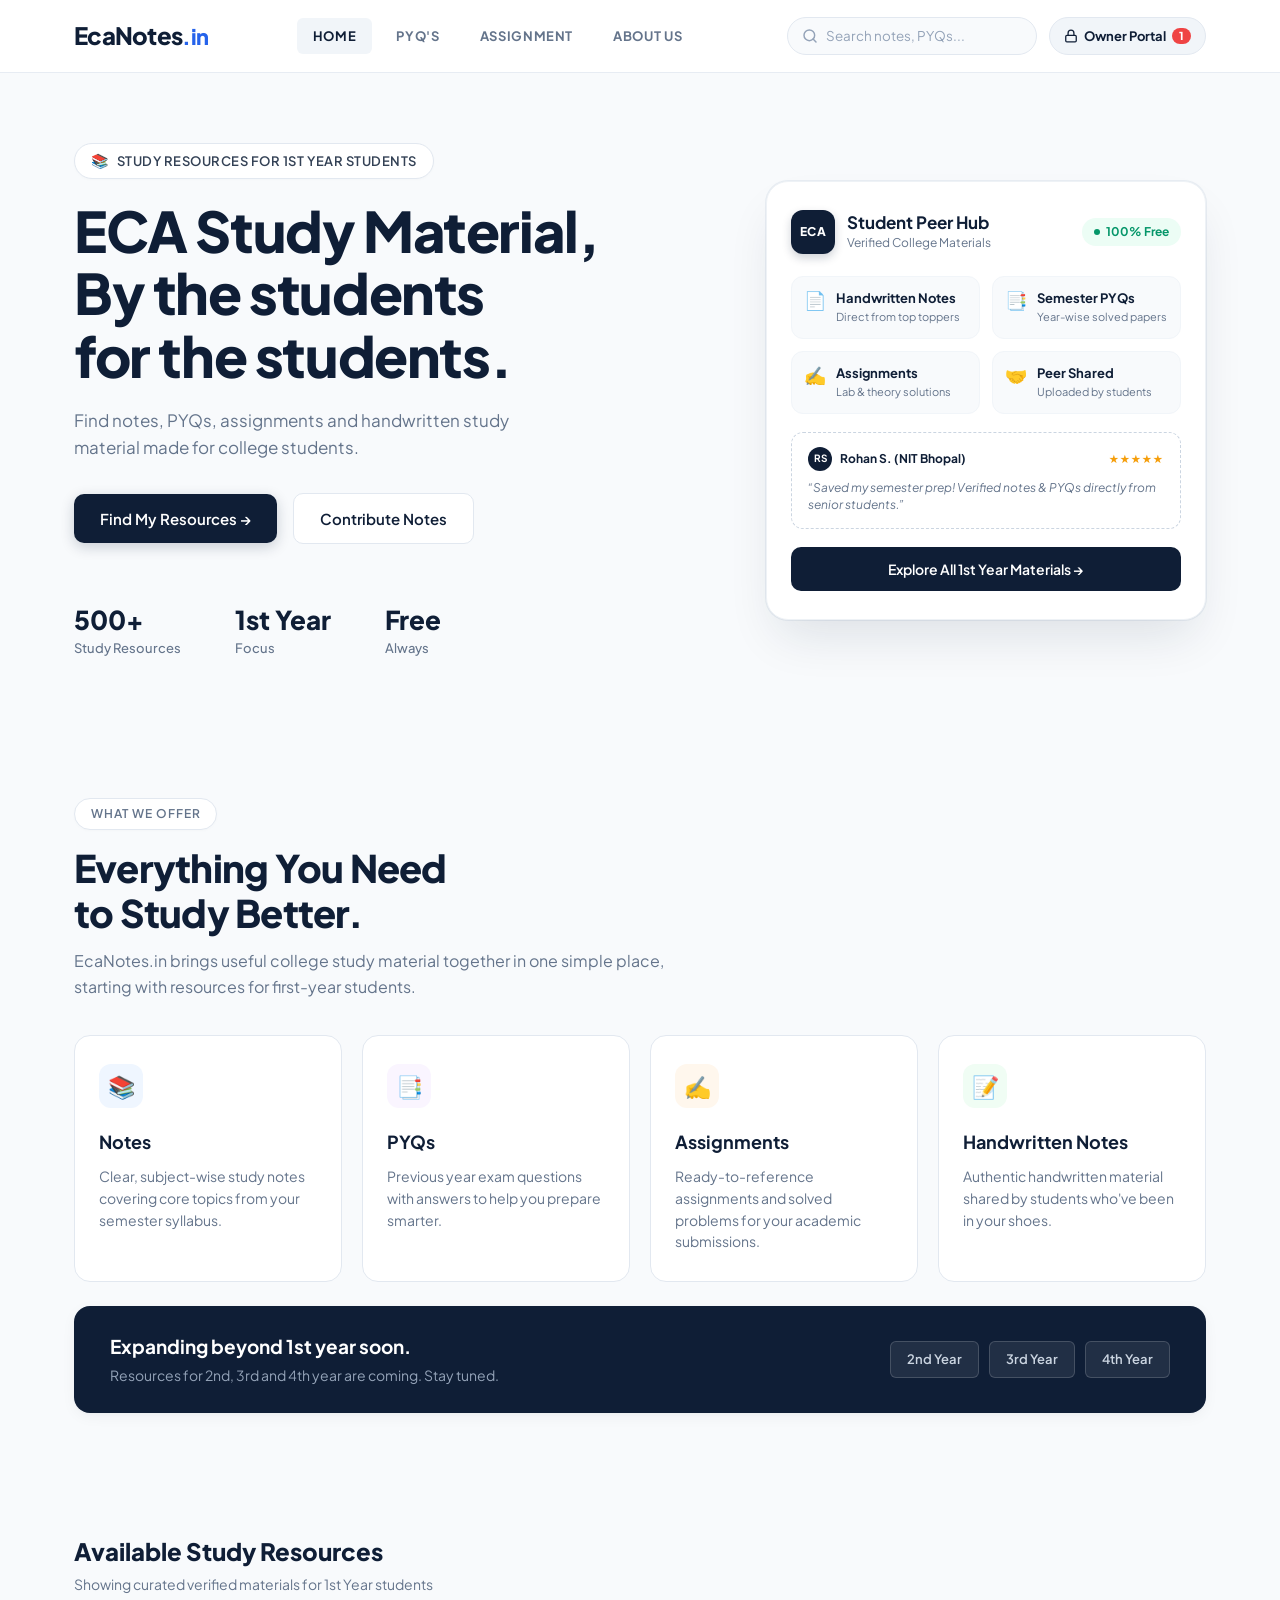
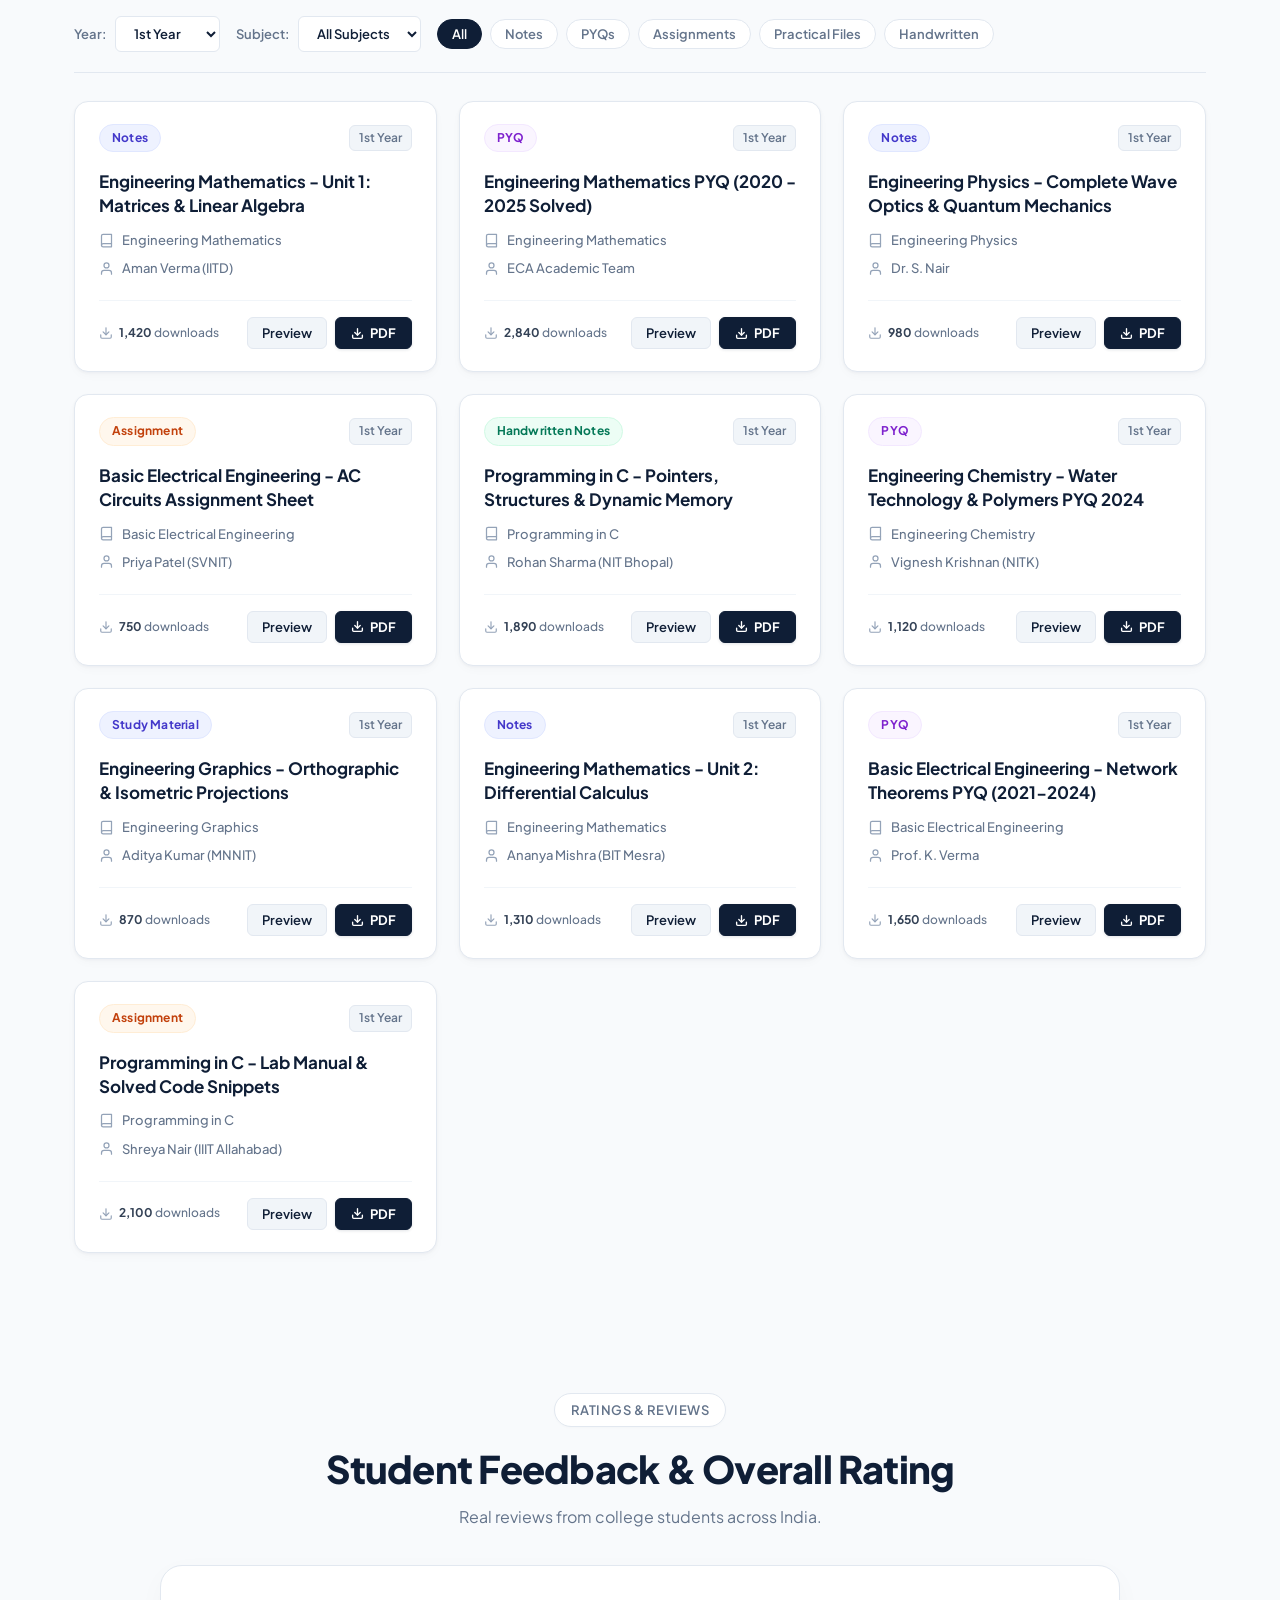
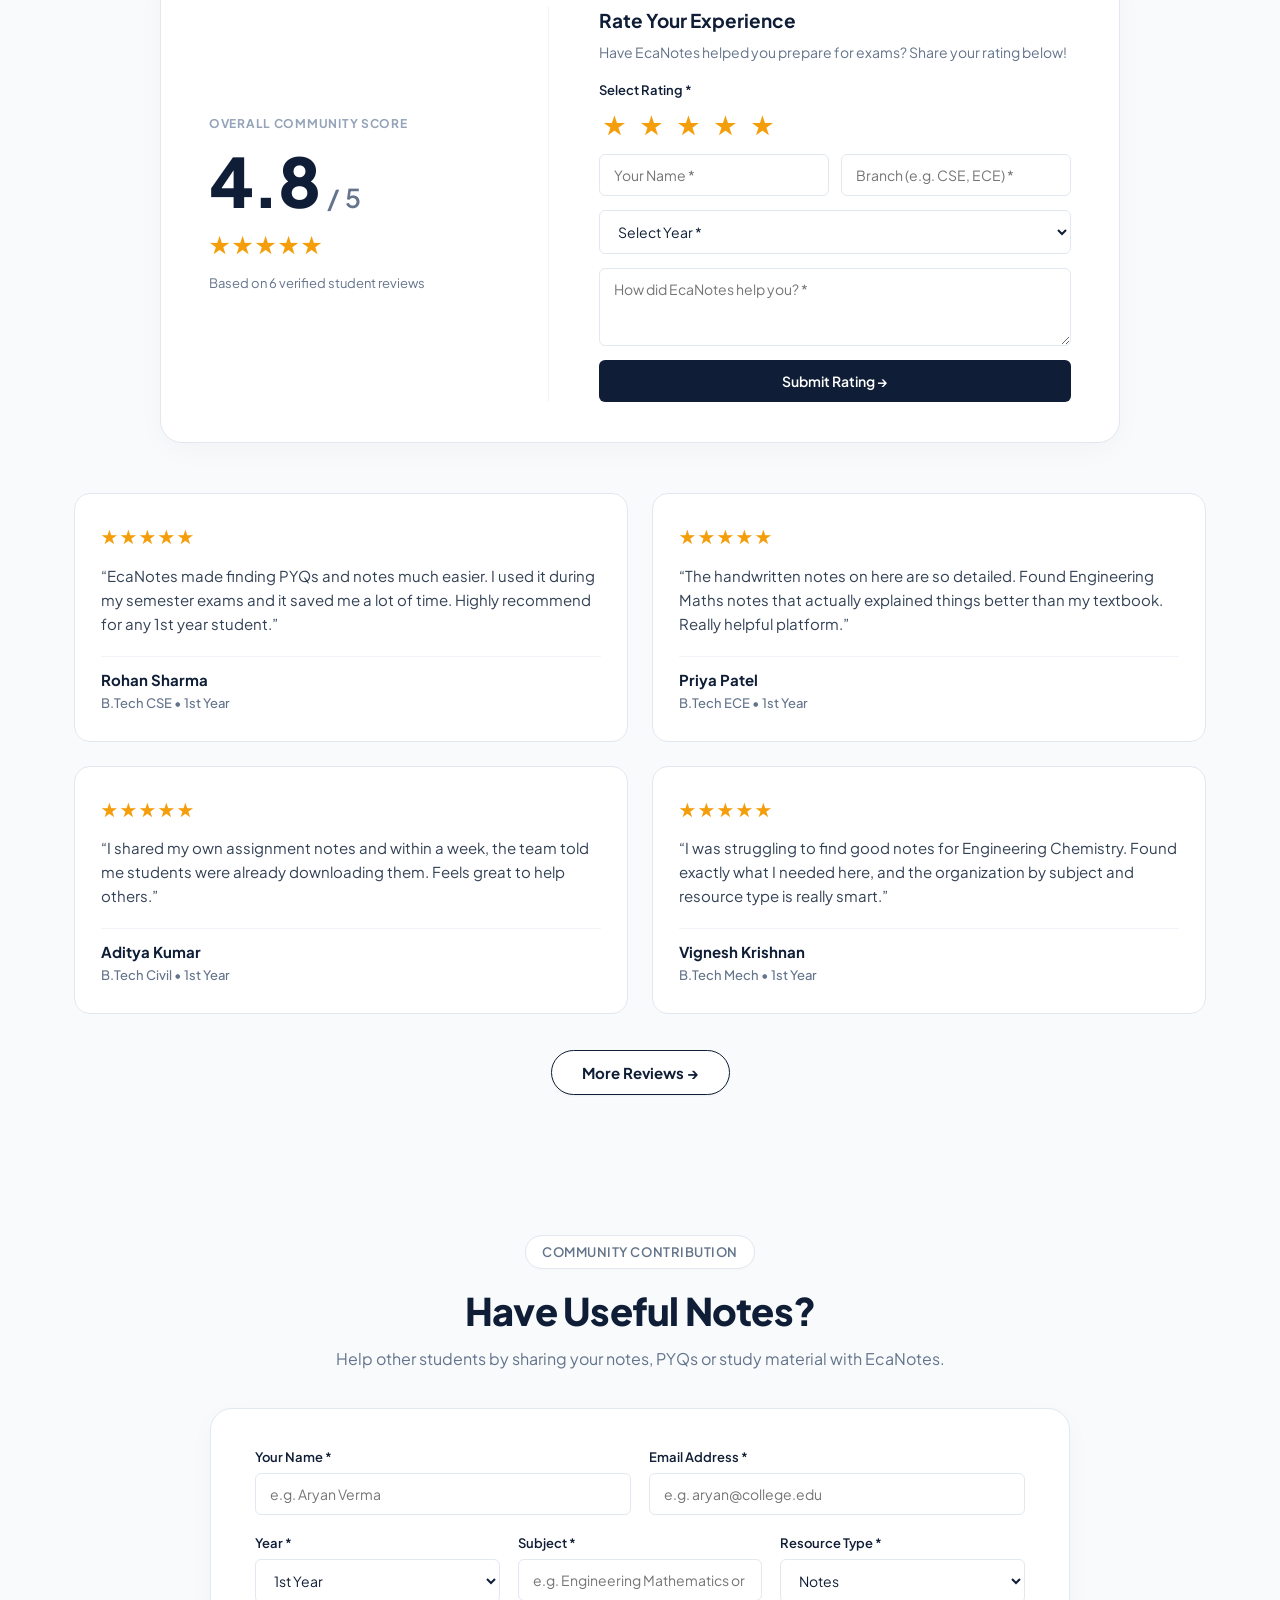
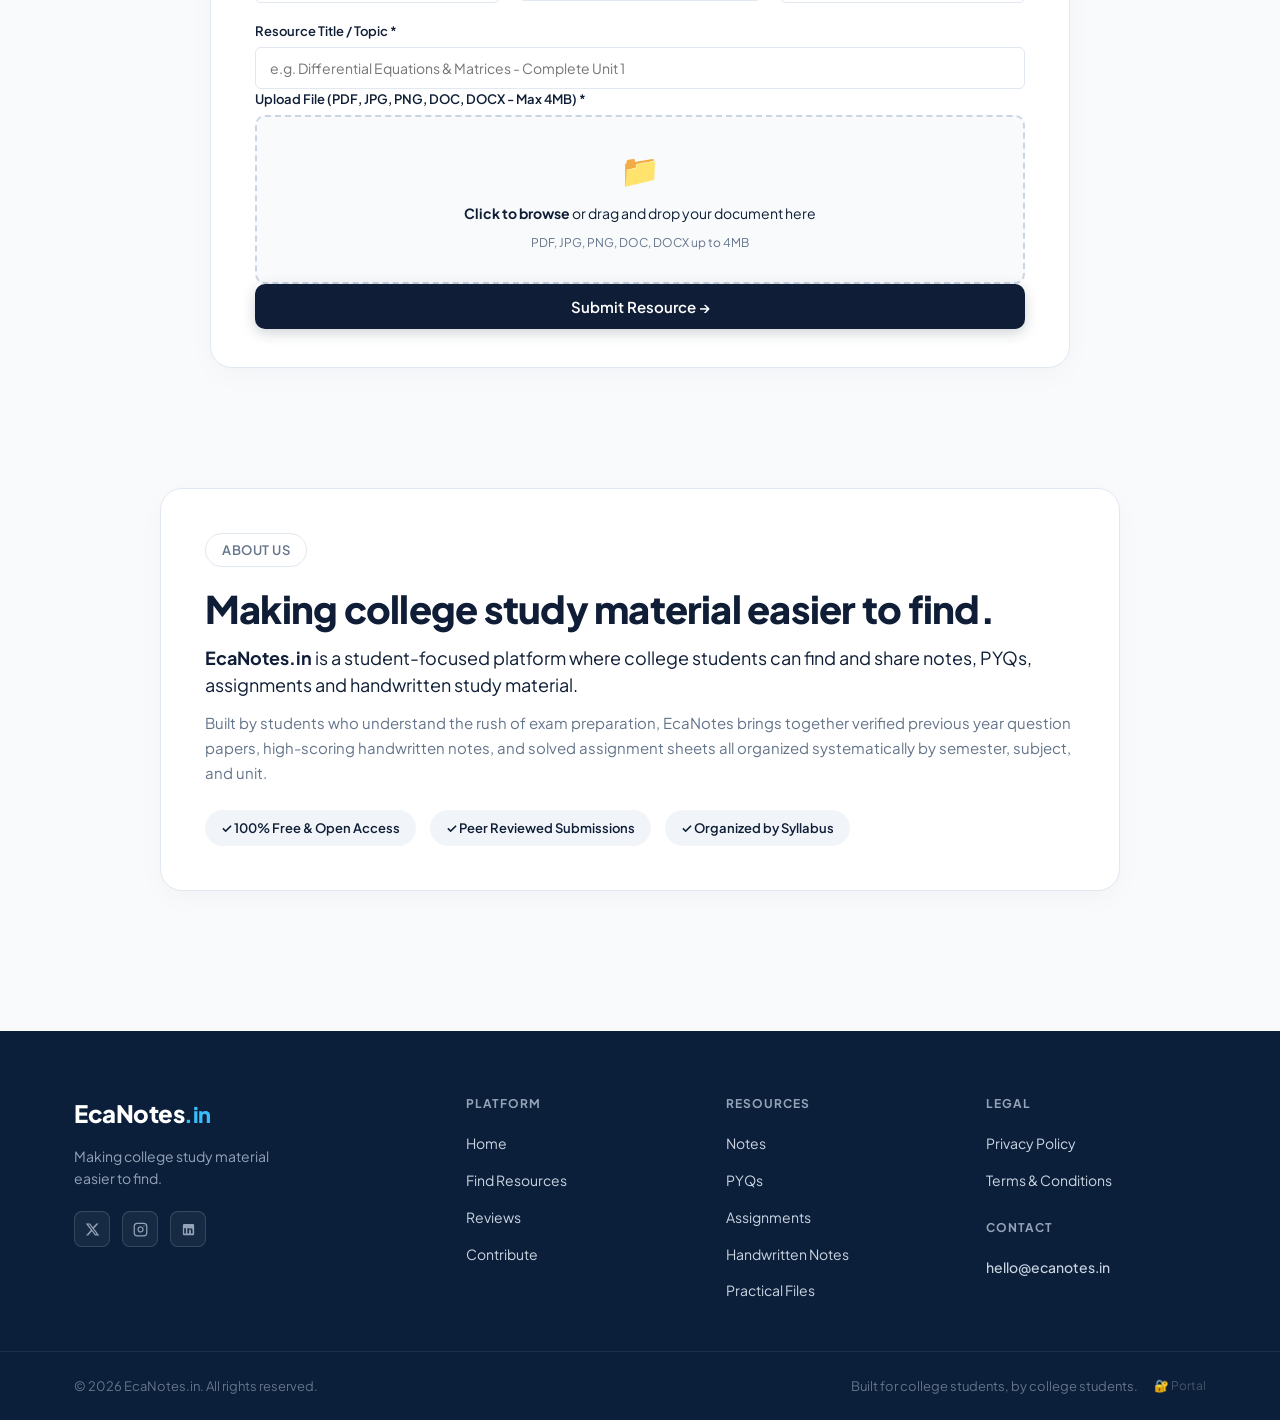
==== index.html @ f877ca7f "Update project to latest version" ====
<!DOCTYPE html>
<html lang="en">
<head>
  <meta charset="UTF-8">
  <meta name="viewport" content="width=device-width, initial-scale=1.0">
  <title>EcaNotes.in | College Study Material By Students For Students</title>
  <meta name="description" content="Find notes, PYQs, assignments and handwritten study material made for college students. Free resources for 1st-year engineering and college subjects.">
  
  <!-- Google Fonts: Plus Jakarta Sans & Inter -->
  <link rel="preconnect" href="https://fonts.googleapis.com">
  <link rel="preconnect" href="https://fonts.gstatic.com" crossorigin>
  <link href="https://fonts.googleapis.com/css2?family=Plus+Jakarta+Sans:wght@400;500;600;700;800&family=Inter:wght@400;500;600;700&display=swap" rel="stylesheet">
  
  <!-- Main Stylesheet -->
  <link rel="stylesheet" href="css/style.css">
</head>
<body>

  <!-- ========================================================= -->
  <!-- 1. NAVBAR                                                 -->
  <!-- ========================================================= -->
  <header class="navbar-header" id="topHeader">
    <div class="container nav-container">
      <!-- Brand Logo -->
      <a href="#home" class="brand-logo" aria-label="EcaNotes.in Home">
        <span class="logo-main">EcaNotes</span><span class="logo-tld">.in</span>
      </a>

      <!-- Desktop Navigation Links -->
      <nav class="nav-menu" id="navMenu" aria-label="Main Navigation">
        <a href="#home" class="nav-link active" data-section="home">HOME</a>
        <a href="#pyqs" class="nav-link" data-section="pyqs">PYQ'S</a>
        <a href="#assignments" class="nav-link" data-section="assignments">ASSIGNMENT</a>
        <a href="#about" class="nav-link" data-section="about">ABOUT US</a>
      </nav>

      <!-- Search Bar & Actions -->
      <div class="nav-search-wrap">
        <div class="nav-search-bar">
          <svg class="search-icon" width="16" height="16" viewBox="0 0 24 24" fill="none" stroke="currentColor" stroke-width="2.2" stroke-linecap="round" stroke-linejoin="round" aria-hidden="true">
            <circle cx="11" cy="11" r="8"></circle>
            <line x1="21" y1="21" x2="16.65" y2="16.65"></line>
          </svg>
          <input 
            type="search" 
            id="navSearchInput" 
            class="nav-search-input" 
            placeholder="Search notes, PYQs..." 
            aria-label="Search study resources"
            autocomplete="off"
          >
          <button type="button" id="clearSearchBtn" class="clear-search-btn" aria-label="Clear search" style="display: none;">&times;</button>
        </div>

        <!-- Owner Portal Button (Opens in New Tab) -->
        <a href="admin.html" target="_blank" rel="noopener noreferrer" class="btn-owner-portal" id="ownerPortalBtn" aria-label="Open Owner Portal in new tab">
          <svg width="14" height="14" viewBox="0 0 24 24" fill="none" stroke="currentColor" stroke-width="2.2">
            <rect x="3" y="11" width="18" height="11" rx="2" ry="2"></rect>
            <path d="M7 11V7a5 5 0 0 1 10 0v4"></path>
          </svg>
          <span class="owner-btn-text">Owner Portal</span>
          <span class="owner-pending-badge" id="ownerPendingBadge" style="display: none;">0</span>
        </a>

        <!-- Mobile Hamburger Button -->
        <button class="hamburger-btn" id="hamburgerBtn" aria-label="Toggle mobile menu" aria-expanded="false" aria-controls="mobileDrawer">
          <span class="bar"></span>
          <span class="bar"></span>
          <span class="bar"></span>
        </button>
      </div>
    </div>

    <!-- Mobile Drawer Navigation -->
    <div class="mobile-drawer" id="mobileDrawer" aria-hidden="true">
      <div class="mobile-drawer-search">
        <svg class="search-icon" width="16" height="16" viewBox="0 0 24 24" fill="none" stroke="currentColor" stroke-width="2.2">
          <circle cx="11" cy="11" r="8"></circle>
          <line x1="21" y1="21" x2="16.65" y2="16.65"></line>
        </svg>
        <input type="search" id="mobileSearchInput" class="nav-search-input" placeholder="Search notes, PYQs..." aria-label="Search resources on mobile">
      </div>
      <nav class="mobile-nav-links">
        <a href="#home" class="mobile-nav-link active" data-section="home">HOME</a>
        <a href="#pyqs" class="mobile-nav-link" data-section="pyqs">PYQ'S</a>
        <a href="#assignments" class="mobile-nav-link" data-section="assignments">ASSIGNMENT</a>
        <a href="#about" class="mobile-nav-link" data-section="about">ABOUT US</a>
        <a href="#resourcesDisplaySection" class="mobile-nav-link">STUDY RESOURCES</a>
        <a href="#reviews" class="mobile-nav-link">REVIEWS</a>
        <a href="#contribute" class="mobile-nav-link contribute-btn-mobile">Contribute Notes</a>
        <a href="admin.html" target="_blank" rel="noopener noreferrer" class="mobile-owner-btn" id="mobileOwnerBtn">
          🔐 Owner Portal
          <span class="owner-pending-badge" id="mobilePendingBadge" style="display: none;">0</span>
        </a>
      </nav>
    </div>
  </header>

  <main>
    <!-- ========================================================= -->
    <!-- 2. HERO SECTION                                           -->
    <!-- ========================================================= -->
    <section class="hero-section" id="home">
      <div class="container hero-container">
        <!-- Hero Left Column -->
        <div class="hero-content">
          <!-- Pill Badge -->
          <div class="badge-pill hero-badge">
            <span class="badge-icon">📚</span>
            <span>Study Resources for 1st Year Students</span>
          </div>

          <!-- Main Hero Title -->
          <h1 class="hero-title">
            ECA Study Material,<br>
            By the students<br>
            <span class="highlight-students">for the students.</span>
          </h1>

          <!-- Supporting Text -->
          <p class="hero-subtitle">
            Find notes, PYQs, assignments and handwritten study material made for college students.
          </p>

          <!-- Action Buttons -->
          <div class="hero-actions">
            <a href="#resourcesDisplaySection" class="btn btn-primary" id="heroFindResourcesBtn">
              Find My Resources &rarr;
            </a>
            <a href="#contribute" class="btn btn-outline" id="heroContributeBtn">
              Contribute Notes
            </a>
          </div>

          <!-- Hero Stats Row -->
          <div class="hero-stats">
            <div class="stat-item">
              <span class="stat-number">500+</span>
              <span class="stat-label">Study Resources</span>
            </div>
            <div class="stat-item">
              <span class="stat-number">1st Year</span>
              <span class="stat-label">Focus</span>
            </div>
            <div class="stat-item">
              <span class="stat-number">Free</span>
              <span class="stat-label">Always</span>
            </div>
          </div>
        </div>

        <!-- Hero Right Column: Student Peer Hub Card -->
        <div class="hero-card-wrapper">
          <div class="peer-hub-card">
            <!-- Card Header -->
            <div class="peer-hub-header">
              <div class="peer-hub-brand">
                <div class="hub-icon-box">
                  <span class="hub-icon-text">ECA</span>
                </div>
                <div class="hub-title-box">
                  <h2 class="hub-title">Student Peer Hub</h2>
                  <p class="hub-subtitle">Verified College Materials</p>
                </div>
              </div>
              <div class="hub-tag-free">
                <span class="status-dot"></span> 100% Free
              </div>
            </div>

            <!-- 2x2 Feature Tiles -->
            <div class="peer-hub-grid">
              <div class="hub-tile" data-category="Handwritten Notes">
                <span class="tile-icon">📄</span>
                <div class="tile-text">
                  <span class="tile-name">Handwritten Notes</span>
                  <span class="tile-desc">Direct from top toppers</span>
                </div>
              </div>
              <div class="hub-tile" data-category="PYQ">
                <span class="tile-icon">📑</span>
                <div class="tile-text">
                  <span class="tile-name">Semester PYQs</span>
                  <span class="tile-desc">Year-wise solved papers</span>
                </div>
              </div>
              <div class="hub-tile" data-category="Assignment">
                <span class="tile-icon">✍️</span>
                <div class="tile-text">
                  <span class="tile-name">Assignments</span>
                  <span class="tile-desc">Lab & theory solutions</span>
                </div>
              </div>
              <div class="hub-tile" data-category="Study Material">
                <span class="tile-icon">🤝</span>
                <div class="tile-text">
                  <span class="tile-name">Peer Shared</span>
                  <span class="tile-desc">Uploaded by students</span>
                </div>
              </div>
            </div>

            <!-- Highlighted Review Mini Card -->
            <div class="hub-review-box">
              <div class="hub-review-top">
                <div class="hub-review-user">
                  <div class="hub-avatar">RS</div>
                  <span class="hub-username">Rohan S. (NIT Bhopal)</span>
                </div>
                <div class="hub-stars" aria-label="5 stars">
                  ★★★★★
                </div>
              </div>
              <p class="hub-quote">
                &ldquo;Saved my semester prep! Verified notes & PYQs directly from senior students.&rdquo;
              </p>
            </div>

            <!-- Card Action Button -->
            <button type="button" class="btn btn-card-action" id="exploreMaterialsBtn">
              Explore All 1st Year Materials &rarr;
            </button>
          </div>
        </div>
      </div>
    </section>


    <!-- ========================================================= -->
    <!-- 3. WHAT WE OFFER SECTION                                  -->
    <!-- ========================================================= -->
    <section class="section offer-section" id="offerSection">
      <div class="container">
        <!-- Section Header (Left-aligned matching Screenshot 5) -->
        <div class="offer-header">
          <div class="badge-pill">
            <span>WHAT WE OFFER</span>
          </div>
          <h2 class="section-title">Everything You Need<br>to Study Better.</h2>
          <p class="section-desc">
            EcaNotes.in brings useful college study material together in one simple place, starting with resources for first-year students.
          </p>
        </div>

        <!-- 4 Feature Cards Grid -->
        <div class="offer-grid">
          <!-- Card 1: Notes -->
          <div class="offer-card" data-filter="Notes">
            <div class="offer-icon-wrapper icon-notes">
              <span class="offer-emoji">📚</span>
            </div>
            <h3 class="offer-card-title">Notes</h3>
            <p class="offer-card-desc">
              Clear, subject-wise study notes covering core topics from your semester syllabus.
            </p>
          </div>

          <!-- Card 2: PYQs -->
          <div class="offer-card" data-filter="PYQ">
            <div class="offer-icon-wrapper icon-pyqs">
              <span class="offer-emoji">📑</span>
            </div>
            <h3 class="offer-card-title">PYQs</h3>
            <p class="offer-card-desc">
              Previous year exam questions with answers to help you prepare smarter.
            </p>
          </div>

          <!-- Card 3: Assignments -->
          <div class="offer-card" data-filter="Assignment">
            <div class="offer-icon-wrapper icon-assignments">
              <span class="offer-emoji">✍️</span>
            </div>
            <h3 class="offer-card-title">Assignments</h3>
            <p class="offer-card-desc">
              Ready-to-reference assignments and solved problems for your academic submissions.
            </p>
          </div>

          <!-- Card 4: Handwritten Notes -->
          <div class="offer-card" data-filter="Handwritten Notes">
            <div class="offer-icon-wrapper icon-handwritten">
              <span class="offer-emoji">📝</span>
            </div>
            <h3 class="offer-card-title">Handwritten Notes</h3>
            <p class="offer-card-desc">
              Authentic handwritten material shared by students who've been in your shoes.
            </p>
          </div>
        </div>

        <!-- Expansion Banner -->
        <div class="expansion-banner">
          <div class="expansion-info">
            <h3 class="expansion-title">Expanding beyond 1st year soon.</h3>
            <p class="expansion-desc">Resources for 2nd, 3rd and 4th year are coming. Stay tuned.</p>
          </div>
          <div class="expansion-badges">
            <span class="coming-badge">2nd Year</span>
            <span class="coming-badge">3rd Year</span>
            <span class="coming-badge">4th Year</span>
          </div>
        </div>
      </div>
    </section>


    <!-- ========================================================= -->
    <!-- 4. DYNAMIC RESOURCE LIST / PYQ & ASSIGNMENT SECTION       -->
    <!-- ========================================================= -->
    <section class="section resources-display-section" id="resourcesDisplaySection">
      <div class="container">
        <div class="resources-toolbar" id="resourcesToolbar">
          <div class="toolbar-info">
            <h2 class="resources-heading" id="currentViewHeading">Available Study Resources</h2>
            <p class="resources-subtext" id="currentViewSubtext">
              Showing curated verified materials for 1st Year students
            </p>
          </div>

          <!-- Year, Subject and Type Filter Bar -->
          <div class="toolbar-filters">
            <div class="filter-dropdown-wrap">
              <label for="yearFilter" class="filter-label">Year:</label>
              <select id="yearFilter" class="filter-select">
                <option value="1st Year" selected>1st Year</option>
                <option value="2nd Year">2nd Year</option>
                <option value="3rd Year">3rd Year</option>
                <option value="4th Year">4th Year</option>
                <option value="All">All Years</option>
              </select>
            </div>

            <div class="filter-dropdown-wrap">
              <label for="subjectFilter" class="filter-label">Subject:</label>
              <select id="subjectFilter" class="filter-select">
                <option value="All">All Subjects</option>
              </select>
            </div>
            
            <div class="quick-chips" id="quickChips">
              <button class="chip active" data-chip="All">All</button>
              <button class="chip" data-chip="Notes" id="chipNotes">Notes</button>
              <button class="chip" data-chip="PYQ" id="chipPYQ">PYQs</button>
              <button class="chip" data-chip="Assignment" id="chipAssignment">Assignments</button>
              <button class="chip" data-chip="Practical Files" id="chipPractical">Practical Files</button>
              <button class="chip" data-chip="Handwritten Notes">Handwritten</button>
            </div>
          </div>
        </div>

        <!-- Dynamic Resource Grid -->
        <div class="resources-grid" id="resourcesGrid" aria-live="polite">
          <!-- Generated dynamically via script.js -->
        </div>

        <!-- No Results Fallback Message -->
        <div class="no-resources-state" id="noResourcesState" style="display: none;">
          <div class="empty-icon">🔍</div>
          <h3>No resources found.</h3>
          <p>Try searching with different keywords or clear your active filters.</p>
          <button type="button" class="btn btn-outline" id="resetFiltersBtn">Reset All Filters</button>
        </div>
      </div>
    </section>

    <!-- Anchors for Direct Navbar Navigation -->
    <div id="pyqs" class="nav-target-anchor" aria-hidden="true"></div>
    <div id="assignments" class="nav-target-anchor" aria-hidden="true"></div>


    <!-- ========================================================= -->
    <!-- 6. RATINGS & REVIEWS SECTION                              -->
    <!-- ========================================================= -->
    <section class="section reviews-section" id="reviews">
      <div class="container">
        <!-- Section Header (Screenshot 4) -->
        <div class="section-center-header">
          <div class="badge-pill">
            <span>RATINGS & REVIEWS</span>
          </div>
          <h2 class="section-title">Student Feedback & Overall Rating</h2>
          <p class="section-desc">Real reviews from college students across India.</p>
        </div>

        <!-- Community Score & Review Form Container (Screenshot 4) -->
        <div class="reviews-feedback-card">
          <!-- Left Column: Community Score -->
          <div class="community-score-col">
            <span class="score-kicker">OVERALL COMMUNITY SCORE</span>
            <div class="score-big-wrap">
              <span class="score-val" id="avgRatingDisplay">4.8</span>
              <span class="score-max">/ 5</span>
            </div>
            <div class="score-stars" id="avgStarsDisplay" aria-label="4.8 out of 5 stars">
              ★★★★★
            </div>
            <p class="score-count-text" id="reviewCountDisplay">
              Based on 6 verified student reviews
            </p>
          </div>

          <!-- Right Column: Interactive Rating Form -->
          <div class="rating-form-col">
            <h3 class="form-title">Rate Your Experience</h3>
            <p class="form-desc">
              Have EcaNotes helped you prepare for exams? Share your rating below!
            </p>

            <form id="ratingForm" class="rating-form" novalidate>
              <!-- Star Rating Interactive Selector -->
              <div class="form-group">
                <label class="form-label" id="ratingLabel">Select Rating *</label>
                <div class="star-rating-selector" role="radiogroup" aria-labelledby="ratingLabel" id="starSelector">
                  <button type="button" class="star-btn active" data-rating="1" aria-label="1 Star">★</button>
                  <button type="button" class="star-btn active" data-rating="2" aria-label="2 Stars">★</button>
                  <button type="button" class="star-btn active" data-rating="3" aria-label="3 Stars">★</button>
                  <button type="button" class="star-btn active" data-rating="4" aria-label="4 Stars">★</button>
                  <button type="button" class="star-btn active" data-rating="5" aria-label="5 Stars">★</button>
                </div>
                <input type="hidden" name="rating" id="selectedRating" value="5">
                <span class="input-error-msg" id="ratingError">Please select a star rating</span>
              </div>

              <!-- Two Column Row for Name and Branch -->
              <div class="form-row">
                <div class="form-group col-half">
                  <label for="reviewerName" class="visually-hidden">Your Name *</label>
                  <input 
                    type="text" 
                    id="reviewerName" 
                    name="name" 
                    class="form-input" 
                    placeholder="Your Name *" 
                    required
                  >
                  <span class="input-error-msg" id="nameError">Please enter your name</span>
                </div>
                <div class="form-group col-half">
                  <label for="reviewerBranch" class="visually-hidden">Branch *</label>
                  <input 
                    type="text" 
                    id="reviewerBranch" 
                    name="branch" 
                    class="form-input" 
                    placeholder="Branch (e.g. CSE, ECE) *" 
                    required
                  >
                  <span class="input-error-msg" id="branchError">Please enter your branch</span>
                </div>
              </div>

              <!-- Year Select Dropdown -->
              <div class="form-group">
                <label for="reviewerYear" class="visually-hidden">Year *</label>
                <select id="reviewerYear" name="year" class="form-select" required>
                  <option value="" disabled selected>Select Year *</option>
                  <option value="1st Year">1st Year</option>
                  <option value="2nd Year">2nd Year</option>
                  <option value="3rd Year">3rd Year</option>
                  <option value="4th Year">4th Year</option>
                </select>
                <span class="input-error-msg" id="yearError">Please select your year</span>
              </div>

              <!-- Review Textarea -->
              <div class="form-group">
                <label for="reviewerMessage" class="visually-hidden">How did EcaNotes help you? *</label>
                <textarea 
                  id="reviewerMessage" 
                  name="review" 
                  rows="3" 
                  class="form-textarea" 
                  placeholder="How did EcaNotes help you? *" 
                  required
                ></textarea>
                <span class="input-error-msg" id="messageError">Please share your review</span>
              </div>

              <!-- Form Submit Button -->
              <button type="submit" class="btn btn-submit-rating" id="submitRatingBtn">
                Submit Rating &rarr;
              </button>

              <!-- Form Success Feedback -->
              <div class="form-success-banner" id="reviewSuccessBanner" style="display: none;">
                🎉 Thank you! Your review has been submitted for owner verification and will appear once approved.
              </div>
            </form>
          </div>
        </div>

        <!-- Student Reviews Grid -->
        <div class="reviews-grid" id="reviewsGrid">
          <!-- Reviews will be loaded dynamically from JavaScript -->
        </div>

        <!-- More Reviews Button (Reveals +4 reviews each time) -->
        <div class="reviews-more-wrap" id="moreReviewsWrap">
          <button type="button" class="btn-more-reviews" id="moreReviewsBtn">
            More Reviews &rarr;
          </button>
        </div>
      </div>
    </section>


    <!-- ========================================================= -->
    <!-- 7. CONTRIBUTION / UPLOAD SECTION                          -->
    <!-- ========================================================= -->
    <section class="section contribute-section" id="contribute">
      <div class="container">
        <div class="section-center-header">
          <div class="badge-pill">
            <span>COMMUNITY CONTRIBUTION</span>
          </div>
          <h2 class="section-title">Have Useful Notes?</h2>
          <p class="section-desc">
            Help other students by sharing your notes, PYQs or study material with EcaNotes.
          </p>
        </div>

        <div class="contribute-card-wrapper">
          <form id="contributeForm" class="contribute-form" novalidate>
            <div class="form-grid-2col">
              <div class="form-group">
                <label for="contribName" class="form-label">Your Name *</label>
                <input type="text" id="contribName" class="form-input" placeholder="e.g. Aryan Verma" required>
                <span class="input-error-msg" id="contribNameError">Please enter your name</span>
              </div>

              <div class="form-group">
                <label for="contribEmail" class="form-label">Email Address *</label>
                <input type="email" id="contribEmail" class="form-input" placeholder="e.g. aryan@college.edu" required>
                <span class="input-error-msg" id="contribEmailError">Please enter a valid email</span>
              </div>
            </div>

            <div class="form-grid-3col">
              <div class="form-group">
                <label for="contribYear" class="form-label">Year *</label>
                <select id="contribYear" class="form-select" required>
                  <option value="1st Year" selected>1st Year</option>
                  <option value="2nd Year">2nd Year</option>
                  <option value="3rd Year">3rd Year</option>
                  <option value="4th Year">4th Year</option>
                </select>
              </div>

              <div class="form-group">
                <label for="contribSubject" class="form-label">Subject *</label>
                <input type="text" id="contribSubject" list="subjectSuggestions" class="form-input" placeholder="e.g. Engineering Mathematics or EV" required autocomplete="off">
                <datalist id="subjectSuggestions"></datalist>
                <span class="input-error-msg" id="contribSubjectError">Please specify the subject</span>
              </div>

              <div class="form-group">
                <label for="contribType" class="form-label">Resource Type *</label>
                <select id="contribType" class="form-select" required>
                  <option value="Notes">Notes</option>
                  <option value="PYQ">PYQ</option>
                  <option value="Assignment">Assignment</option>
                  <option value="Practical Files">Practical Files</option>
                  <option value="Handwritten Notes">Handwritten Notes</option>
                  <option value="Study Material">Study Material</option>
                </select>
              </div>
            </div>

            <div class="form-group">
              <label for="contribTitle" class="form-label">Resource Title / Topic *</label>
              <input type="text" id="contribTitle" class="form-input" placeholder="e.g. Differential Equations & Matrices - Complete Unit 1" required>
              <span class="input-error-msg" id="contribTitleError">Please provide a descriptive title</span>
            </div>

            <!-- Drag & Drop File Upload Area -->
            <div class="form-group">
              <label class="form-label">Upload File (PDF, JPG, PNG, DOC, DOCX - Max 4MB) *</label>
              <div class="upload-dropzone" id="uploadDropzone">
                <input type="file" id="fileUploadInput" class="visually-hidden" accept=".pdf,.jpg,.jpeg,.png,.doc,.docx">
                <div class="dropzone-idle" id="dropzoneIdle">
                  <div class="upload-icon">📁</div>
                  <p class="dropzone-text">
                    <strong>Click to browse</strong> or drag and drop your document here
                  </p>
                  <span class="dropzone-hints">PDF, JPG, PNG, DOC, DOCX up to 4MB</span>
                </div>
                <div class="dropzone-selected" id="dropzoneSelected" style="display: none;">
                  <div class="file-icon-badge">📄</div>
                  <div class="file-meta">
                    <span class="file-name" id="selectedFileName">filename.pdf</span>
                    <span class="file-size" id="selectedFileSize">2.4 MB</span>
                  </div>
                  <button type="button" class="remove-file-btn" id="removeFileBtn" aria-label="Remove selected file">
                    &times;
                  </button>
                </div>
              </div>
              <span class="upload-error-msg" id="fileError" style="display: none;"></span>
            </div>

            <button type="submit" class="btn btn-primary btn-block" id="submitResourceBtn">
              Submit Resource &rarr;
            </button>

            <!-- Contribution Success Banner -->
            <div class="form-success-banner" id="contribSuccessBanner" style="display: none;">
              🎉 Thank you for contributing! Your upload has been submitted and sent to the Owner for verification before appearing on the website.
            </div>
          </form>
        </div>
      </div>
    </section>


    <!-- ========================================================= -->
    <!-- 8. ABOUT US SECTION                                       -->
    <!-- ========================================================= -->
    <section class="section about-section" id="about">
      <div class="container">
        <div class="about-card">
          <div class="badge-pill">
            <span>ABOUT US</span>
          </div>
          <h2 class="section-title">Making college study material easier to find.</h2>
          <p class="about-lead">
            <strong>EcaNotes.in</strong> is a student-focused platform where college students can find and share notes, PYQs, assignments and handwritten study material.
          </p>
          <p class="about-text">
            Built by students who understand the rush of exam preparation, EcaNotes brings together verified previous year question papers, high-scoring handwritten notes, and solved assignment sheets all organized systematically by semester, subject, and unit.
          </p>
          <div class="about-features-row">
            <div class="about-pill">✓ 100% Free & Open Access</div>
            <div class="about-pill">✓ Peer Reviewed Submissions</div>
            <div class="about-pill">✓ Organized by Syllabus</div>
          </div>
        </div>
      </div>
    </section>
  </main>


  <!-- ========================================================= -->
  <!-- 9. RESOURCE PREVIEW MODAL                                 -->
  <!-- ========================================================= -->
  <div class="modal-overlay" id="resourceModal" aria-hidden="true">
    <div class="modal-dialog" role="dialog" aria-labelledby="modalResourceTitle">
      <button type="button" class="modal-close-btn" id="modalCloseBtn" aria-label="Close modal">&times;</button>
      <div class="modal-header">
        <span class="modal-type-tag" id="modalResourceType">Notes</span>
        <h3 class="modal-title" id="modalResourceTitle">Engineering Mathematics Unit 1</h3>
        <p class="modal-meta" id="modalResourceMeta">1st Year · Engineering Mathematics</p>
      </div>
      <div class="modal-body">
        <div class="modal-preview-placeholder">
          <div class="preview-doc-icon">📄</div>
          <h4>Verified Study Document</h4>
          <p id="modalResourceDesc">Comprehensive unit notes prepared by top college seniors covering all syllabus topics and formulas.</p>
          <div class="preview-stats">
            <span>Format: <strong>PDF Document</strong></span>
            <span>Verified: <strong>Yes (Peer Hub)</strong></span>
            <span>Access: <strong>Free Download</strong></span>
          </div>
        </div>
      </div>
      <div class="modal-footer">
        <button type="button" class="btn btn-outline" id="modalDismissBtn">Close</button>
        <button type="button" class="btn btn-outline" id="modalPreviewBtn" style="border-color: #0F1E36; color: #0F1E36;">
          👁️ Preview PDF
        </button>
        <button type="button" class="btn btn-primary" id="modalDownloadBtn">
          📥 Download PDF
        </button>
      </div>
    </div>
  </div>


  <!-- ========================================================= -->
  <!-- 10. FOOTER                                                -->
  <!-- ========================================================= -->
  <!-- ========================================================= -->
  <!-- 10. FOOTER (Matching Reference Image)                     -->
  <!-- ========================================================= -->
  <footer class="site-footer">
    <div class="container footer-container">
      <!-- Col 1: Brand & Socials -->
      <div class="footer-col-brand">
        <a href="#home" class="footer-logo">
          <span class="logo-main">EcaNotes</span><span class="logo-tld">.in</span>
        </a>
        <p class="footer-tagline">
          Making college study material<br>easier to find.
        </p>
        <div class="footer-social-row">
          <a href="#" class="social-icon-box" aria-label="X (formerly Twitter)">
            <svg width="15" height="15" viewBox="0 0 24 24" fill="currentColor">
              <path d="M18.244 2.25h3.308l-7.227 8.26 8.502 11.24H16.17l-5.214-6.817L4.99 21.75H1.68l7.73-8.835L1.254 2.25H8.08l4.713 6.231zm-1.161 17.52h1.833L7.084 4.126H5.117z"/>
            </svg>
          </a>
          <a href="#" class="social-icon-box" aria-label="Instagram">
            <svg width="15" height="15" viewBox="0 0 24 24" fill="none" stroke="currentColor" stroke-width="2" stroke-linecap="round" stroke-linejoin="round">
              <rect x="2" y="2" width="20" height="20" rx="5" ry="5"></rect>
              <path d="M16 11.37A4 4 0 1 1 12.63 8 4 4 0 0 1 16 11.37z"></path>
              <line x1="17.5" y1="6.5" x2="17.51" y2="6.5"></line>
            </svg>
          </a>
          <a href="#" class="social-icon-box" aria-label="LinkedIn">
            <svg width="15" height="15" viewBox="0 0 24 24" fill="currentColor">
              <path d="M19 3a2 2 0 0 1 2 2v14a2 2 0 0 1-2 2H5a2 2 0 0 1-2-2V5a2 2 0 0 1 2-2h14m-.5 15.5v-5.3a3.26 3.26 0 0 0-3.26-3.26c-.85 0-1.84.52-2.28 1.3v-1.11h-2.79v8.37h2.79v-4.93c0-.77.62-1.4 1.39-1.4a1.4 1.4 0 0 1 1.4 1.4v4.93h2.75M6.46 8.76c-.95 0-1.72-.77-1.72-1.72s.77-1.72 1.72-1.72 1.72.77 1.72 1.72-.77 1.72-1.72 1.72m1.4 9.74V10.13H5.06v8.37h2.8z"/>
            </svg>
          </a>
        </div>
      </div>

      <!-- Col 2: Platform -->
      <div class="footer-col">
        <h4 class="footer-col-title">PLATFORM</h4>
        <ul class="footer-links">
          <li><a href="#home">Home</a></li>
          <li><a href="#resourcesDisplaySection">Find Resources</a></li>
          <li><a href="#reviews">Reviews</a></li>
          <li><a href="#contribute">Contribute</a></li>
        </ul>
      </div>

      <!-- Col 3: Resources -->
      <div class="footer-col">
        <h4 class="footer-col-title">RESOURCES</h4>
        <ul class="footer-links">
          <li><a href="#resourcesDisplaySection" data-category="Notes">Notes</a></li>
          <li><a href="#pyqs" data-category="PYQ">PYQs</a></li>
          <li><a href="#assignments" data-category="Assignment">Assignments</a></li>
          <li><a href="#resourcesDisplaySection" data-category="Handwritten Notes">Handwritten Notes</a></li>
          <li><a href="#resourcesDisplaySection" data-category="Practical Files">Practical Files</a></li>
        </ul>
      </div>

      <!-- Col 4: Legal & Contact -->
      <div class="footer-col">
        <h4 class="footer-col-title">LEGAL</h4>
        <ul class="footer-links">
          <li><a href="#">Privacy Policy</a></li>
          <li><a href="#">Terms &amp; Conditions</a></li>
        </ul>

        <h4 class="footer-col-title footer-contact-title">CONTACT</h4>
        <ul class="footer-links">
          <li><a href="mailto:hello@ecanotes.in" class="contact-email-link">hello@ecanotes.in</a></li>
        </ul>
      </div>
    </div>

    <!-- Bottom Bar (Divider & Credits) -->
    <div class="footer-bottom-bar">
      <div class="container footer-bottom-inner">
        <p class="footer-copyright">&copy; <span id="currentYear">2026</span> EcaNotes.in. All rights reserved.</p>
        <div class="footer-bottom-right">
          <span class="footer-mission-text">Built for college students, by college students.</span>
          <a href="admin.html" target="_blank" rel="noopener noreferrer" class="footer-admin-link" title="Owner Access Portal">🔐 Portal</a>
        </div>
      </div>
    </div>
  </footer>

  <!-- Toast Notification Container -->
  <div class="toast-container" id="toastContainer" aria-live="assertive"></div>

  <!-- API Client Layer -->
  <script src="js/api.js"></script>
  <!-- Database & Local Fallback Layer -->
  <script src="js/db.js"></script>
  <!-- Main JavaScript File -->
  <script src="js/script.js"></script>
</body>
</html>
---- css/style.css ----
/* ==========================================================================
   EcaNotes.in - Main Stylesheet
   Recreated to match design screenshots with pixel perfection
   ========================================================================== */

/* --------------------------------------------------------------------------
   1. CSS Custom Properties / Design Tokens
   -------------------------------------------------------------------------- */
:root {
  /* Brand Colors */
  --color-primary: #0F1E36;       /* Deep Navy Blue */
  --color-primary-hover: #0a1526;
  --color-primary-light: #1E293B;
  --color-accent-blue: #2563EB;
  --color-accent-green: #059669;
  --color-accent-green-bg: #ECFDF5;
  --color-accent-amber: #F59E0B;

  /* Neutral Shades */
  --color-bg-page: #F8FAFC;        /* Light Slate / Off-white background */
  --color-bg-card: #FFFFFF;        /* Pure White Card */
  --color-bg-subtle: #F1F5F9;      /* Subtle Fill / Pills */
  --color-bg-input: #FFFFFF;
  --color-border: #E2E8F0;         /* Default border */
  --color-border-subtle: #EEF2F6;
  --color-border-dark: #0F1E36;

  /* Text Colors */
  --text-heading: #0F1E36;         /* High-contrast Navy */
  --text-body: #334155;            /* Slate 700 */
  --text-muted: #64748B;           /* Slate 500 */
  --text-subtle: #94A3B8;          /* Slate 400 */
  --text-white: #FFFFFF;

  /* Typography */
  --font-main: 'Plus Jakarta Sans', 'Inter', -apple-system, BlinkMacSystemFont, 'Segoe UI', Roboto, sans-serif;

  /* Spacing */
  --container-max-width: 1180px;
  --section-spacing: 80px;

  /* Shadows */
  --shadow-sm: 0 1px 2px 0 rgba(0, 0, 0, 0.05);
  --shadow-md: 0 4px 16px -2px rgba(15, 30, 54, 0.06), 0 2px 4px -2px rgba(15, 30, 54, 0.04);
  --shadow-lg: 0 12px 30px -4px rgba(15, 30, 54, 0.08), 0 4px 6px -2px rgba(15, 30, 54, 0.03);
  --shadow-floating: 0 25px 50px -12px rgba(15, 30, 54, 0.12), 0 0 0 1px rgba(226, 232, 240, 0.7);

  /* Border Radii */
  --radius-sm: 6px;
  --radius-md: 10px;
  --radius-lg: 16px;
  --radius-xl: 20px;
  --radius-full: 9999px;

  /* Transitions */
  --transition-fast: 0.18s cubic-bezier(0.4, 0, 0.2, 1);
  --transition-normal: 0.25s cubic-bezier(0.4, 0, 0.2, 1);
}

/* --------------------------------------------------------------------------
   2. Reset & Base Styles
   -------------------------------------------------------------------------- */
*, *::before, *::after {
  box-sizing: border-box;
  margin: 0;
  padding: 0;
}

html {
  scroll-behavior: smooth;
  font-size: 16px;
  -webkit-text-size-adjust: 100%;
  width: 100%;
  max-width: 100%;
  overflow-x: hidden;
}

body {
  font-family: var(--font-main);
  background-color: var(--color-bg-page);
  color: var(--text-body);
  line-height: 1.55;
  -webkit-font-smoothing: antialiased;
  -moz-osx-font-smoothing: grayscale;
  width: 100%;
  max-width: 100%;
  overflow-x: hidden;
  position: relative;
}

a {
  color: inherit;
  text-decoration: none;
  transition: color var(--transition-fast);
}

button, input, select, textarea {
  font-family: inherit;
  font-size: inherit;
  color: inherit;
}

button {
  cursor: pointer;
  border: none;
  background: none;
}

ul, ol {
  list-style: none;
}

img {
  display: block;
  max-width: 100%;
}

svg {
  display: inline-block;
  vertical-align: middle;
}

.visually-hidden {
  position: absolute;
  width: 1px;
  height: 1px;
  padding: 0;
  margin: -1px;
  overflow: hidden;
  clip: rect(0, 0, 0, 0);
  white-space: nowrap;
  border-width: 0;
}

.nav-target-anchor {
  position: relative;
  top: -80px;
  visibility: hidden;
  height: 0;
}

/* --------------------------------------------------------------------------
   3. Layout Utilities
   -------------------------------------------------------------------------- */
.container {
  width: 100%;
  max-width: var(--container-max-width);
  margin-left: auto;
  margin-right: auto;
  padding-left: 24px;
  padding-right: 24px;
}

.section {
  padding: var(--section-spacing) 0;
}

/* --------------------------------------------------------------------------
   4. Typography & Common UI Components
   -------------------------------------------------------------------------- */
/* Pill Badges */
.badge-pill {
  display: inline-flex;
  align-items: center;
  gap: 8px;
  padding: 6px 16px;
  background-color: #FFFFFF;
  border: 1px solid var(--color-border);
  border-radius: var(--radius-full);
  font-size: 0.8125rem; /* 13px */
  font-weight: 600;
  color: var(--text-muted);
  letter-spacing: 0.04em;
  text-transform: uppercase;
  box-shadow: 0 1px 3px rgba(0, 0, 0, 0.02);
  margin-bottom: 20px;
}

.badge-pill .badge-icon {
  font-size: 14px;
}

/* Section Headers */
.section-center-header {
  text-align: center;
  max-width: 680px;
  margin: 0 auto 36px auto;
}

.section-title {
  font-size: 2.375rem; /* ~38px */
  font-weight: 800;
  color: var(--text-heading);
  line-height: 1.18;
  letter-spacing: -0.02em;
  margin-bottom: 12px;
}

.section-desc {
  font-size: 1rem; /* 16px */
  color: var(--text-muted);
  line-height: 1.6;
}

/* Buttons */
.btn {
  display: inline-flex;
  align-items: center;
  justify-content: center;
  gap: 8px;
  padding: 13px 26px;
  font-size: 0.9375rem; /* 15px */
  font-weight: 600;
  border-radius: var(--radius-md);
  transition: all var(--transition-fast);
  text-align: center;
}

.btn-primary {
  background-color: var(--color-primary);
  color: var(--text-white);
  box-shadow: 0 4px 14px rgba(15, 30, 54, 0.2);
}

.btn-primary:hover {
  background-color: var(--color-primary-hover);
  transform: translateY(-1px);
  box-shadow: 0 6px 18px rgba(15, 30, 54, 0.26);
}

.btn-primary:active {
  transform: translateY(0);
}

.btn-outline {
  background-color: #FFFFFF;
  color: var(--text-heading);
  border: 1.5px solid var(--color-border);
}

.btn-outline:hover {
  background-color: var(--color-bg-subtle);
  border-color: #CBD5E1;
}

.btn-block {
  width: 100%;
}

/* --------------------------------------------------------------------------
   5. NAVBAR
   -------------------------------------------------------------------------- */
.navbar-header {
  position: sticky;
  top: 0;
  z-index: 1000;
  background-color: rgba(255, 255, 255, 0.95);
  backdrop-filter: blur(10px);
  -webkit-backdrop-filter: blur(10px);
  border-bottom: 1px solid rgba(226, 232, 240, 0.8);
  transition: all var(--transition-fast);
}

.nav-container {
  display: flex;
  align-items: center;
  justify-content: space-between;
  height: 72px;
}

/* Brand Logo */
.brand-logo {
  display: flex;
  align-items: baseline;
  font-weight: 800;
  font-size: 1.5rem; /* 24px */
  letter-spacing: -0.03em;
  user-select: none;
}

.logo-main {
  color: var(--color-primary);
}

.logo-tld {
  color: var(--color-accent-blue);
  font-size: 1.35rem;
}

/* Nav Menu (Center) */
.nav-menu {
  display: flex;
  align-items: center;
  gap: 8px;
}

.nav-link {
  font-size: 0.8125rem; /* 13px */
  font-weight: 700;
  letter-spacing: 0.05em;
  text-transform: uppercase;
  color: var(--text-muted);
  padding: 8px 16px;
  border-radius: var(--radius-sm);
  transition: all var(--transition-fast);
}

.nav-link:hover {
  color: var(--text-heading);
}

.nav-link.active {
  color: var(--text-heading);
  background-color: var(--color-bg-subtle);
}

/* Nav Search Bar */
.nav-search-wrap {
  display: flex;
  align-items: center;
  gap: 12px;
}

.nav-search-bar {
  position: relative;
  display: flex;
  align-items: center;
  width: 250px;
  height: 38px;
  background-color: var(--color-bg-page);
  border: 1px solid var(--color-border);
  border-radius: var(--radius-full);
  padding: 0 14px;
  transition: all var(--transition-fast);
}

.nav-search-bar:focus-within {
  width: 290px;
  border-color: var(--color-primary);
  background-color: #FFFFFF;
  box-shadow: 0 0 0 3px rgba(15, 30, 54, 0.08);
}

.nav-search-bar .search-icon {
  color: var(--text-subtle);
  flex-shrink: 0;
  margin-right: 8px;
}

.nav-search-input {
  width: 100%;
  border: none;
  background: transparent;
  font-size: 0.84rem;
  color: var(--text-heading);
  outline: none;
}

.nav-search-input::placeholder {
  color: var(--text-subtle);
}

.clear-search-btn {
  font-size: 18px;
  line-height: 1;
  color: var(--text-subtle);
  padding: 0 4px;
}

.clear-search-btn:hover {
  color: var(--text-heading);
}

/* Hamburger Button */
.hamburger-btn {
  display: none;
  flex-direction: column;
  justify-content: center;
  align-items: center;
  gap: 5px;
  width: 40px;
  height: 40px;
  border-radius: var(--radius-sm);
  border: 1px solid var(--color-border);
  background-color: #FFFFFF;
}

.hamburger-btn .bar {
  width: 18px;
  height: 2px;
  background-color: var(--text-heading);
  transition: all var(--transition-fast);
}

/* Mobile Drawer */
.mobile-drawer {
  display: none;
  background-color: #FFFFFF;
  border-bottom: 1px solid var(--color-border);
  padding: 16px 24px 24px;
  box-shadow: var(--shadow-lg);
}

.mobile-drawer.open {
  display: block;
}

.mobile-drawer-search {
  display: flex;
  align-items: center;
  height: 42px;
  background-color: var(--color-bg-page);
  border: 1px solid var(--color-border);
  border-radius: var(--radius-full);
  padding: 0 16px;
  margin-bottom: 16px;
}

.mobile-drawer-search .search-icon {
  margin-right: 10px;
  color: var(--text-subtle);
}

.mobile-nav-links {
  display: flex;
  flex-direction: column;
  gap: 6px;
}

.mobile-nav-link {
  font-size: 0.9375rem;
  font-weight: 600;
  padding: 10px 14px;
  border-radius: var(--radius-sm);
  color: var(--text-body);
}

.mobile-nav-link.active {
  color: var(--color-primary);
  background-color: var(--color-bg-subtle);
}

.contribute-btn-mobile {
  margin-top: 8px;
  background-color: var(--color-primary);
  color: #FFFFFF !important;
  text-align: center;
}

/* --------------------------------------------------------------------------
   6. HERO SECTION (Screenshot 1)
   -------------------------------------------------------------------------- */
.hero-section {
  padding: 70px 0 90px;
  background-color: var(--color-bg-page);
  position: relative;
}

.hero-container {
  display: grid;
  grid-template-columns: 1.15fr 0.95fr;
  align-items: center;
  gap: 50px;
}

/* Hero Left Column */
.hero-badge {
  color: var(--text-body);
  font-weight: 600;
  border-color: #E2E8F0;
  background: #FFFFFF;
  box-shadow: 0 1px 3px rgba(0,0,0,0.02);
}

.hero-title {
  font-size: 3.5rem; /* 56px */
  font-weight: 800;
  line-height: 1.12;
  letter-spacing: -0.025em;
  color: var(--color-primary);
  margin-bottom: 20px;
}

.hero-subtitle {
  font-size: 1.0625rem; /* 17px */
  line-height: 1.6;
  color: var(--text-muted);
  max-width: 480px;
  margin-bottom: 32px;
}

.hero-actions {
  display: flex;
  align-items: center;
  gap: 16px;
  margin-bottom: 50px;
}

.hero-stats {
  display: flex;
  align-items: flex-start;
  gap: 54px;
  padding-top: 10px;
}

.stat-item {
  display: flex;
  flex-direction: column;
}

.stat-number {
  font-size: 1.625rem; /* 26px */
  font-weight: 800;
  color: var(--color-primary);
  line-height: 1.2;
}

.stat-label {
  font-size: 0.8125rem; /* 13px */
  font-weight: 500;
  color: var(--text-muted);
  margin-top: 2px;
}

/* Hero Right Column: Student Peer Hub Card */
.hero-card-wrapper {
  display: flex;
  justify-content: flex-end;
}

.peer-hub-card {
  width: 100%;
  max-width: 440px;
  background-color: var(--color-bg-card);
  border-radius: 22px;
  padding: 28px 24px;
  border: 1px solid var(--color-border-subtle);
  box-shadow: var(--shadow-floating);
  position: relative;
  transition: transform var(--transition-normal);
}

.peer-hub-card:hover {
  transform: translateY(-3px);
}

/* Peer Hub Header */
.peer-hub-header {
  display: flex;
  align-items: center;
  justify-content: space-between;
  margin-bottom: 22px;
}

.peer-hub-brand {
  display: flex;
  align-items: center;
  gap: 12px;
}

.hub-icon-box {
  width: 44px;
  height: 44px;
  background-color: var(--color-primary);
  border-radius: 12px;
  display: flex;
  align-items: center;
  justify-content: center;
  box-shadow: 0 4px 10px rgba(15, 30, 54, 0.2);
}

.hub-icon-text {
  color: #FFFFFF;
  font-weight: 800;
  font-size: 0.75rem; /* 12px */
  letter-spacing: 0.05em;
}

.hub-title {
  font-size: 1.0625rem; /* 17px */
  font-weight: 700;
  color: var(--color-primary);
  line-height: 1.2;
}

.hub-subtitle {
  font-size: 0.75rem; /* 12px */
  color: var(--text-muted);
  margin-top: 2px;
}

.hub-tag-free {
  display: inline-flex;
  align-items: center;
  gap: 6px;
  background-color: var(--color-accent-green-bg);
  color: var(--color-accent-green);
  font-size: 0.75rem; /* 12px */
  font-weight: 700;
  padding: 5px 12px;
  border-radius: var(--radius-full);
}

.status-dot {
  width: 6px;
  height: 6px;
  background-color: var(--color-accent-green);
  border-radius: 50%;
}

/* 2x2 Feature Tiles */
.peer-hub-grid {
  display: grid;
  grid-template-columns: 1fr 1fr;
  gap: 12px;
  margin-bottom: 18px;
}

.hub-tile {
  background-color: var(--color-bg-page);
  border-radius: 12px;
  padding: 14px 12px;
  display: flex;
  align-items: flex-start;
  gap: 10px;
  border: 1px solid #F1F5F9;
  cursor: pointer;
  transition: all var(--transition-fast);
}

.hub-tile:hover {
  background-color: #FFFFFF;
  border-color: var(--color-border);
  transform: translateY(-1px);
  box-shadow: var(--shadow-sm);
}

.tile-icon {
  font-size: 18px;
  line-height: 1;
}

.tile-name {
  display: block;
  font-size: 0.8125rem; /* 13px */
  font-weight: 700;
  color: var(--color-primary);
  line-height: 1.2;
}

.tile-desc {
  display: block;
  font-size: 0.6875rem; /* 11px */
  color: var(--text-muted);
  margin-top: 3px;
  line-height: 1.3;
}

/* Hub Highlighted Review Box */
.hub-review-box {
  border: 1.5px dashed #CBD5E1;
  border-radius: 12px;
  padding: 14px 16px;
  background-color: #FFFFFF;
  margin-bottom: 18px;
}

.hub-review-top {
  display: flex;
  align-items: center;
  justify-content: space-between;
  margin-bottom: 8px;
}

.hub-review-user {
  display: flex;
  align-items: center;
  gap: 8px;
}

.hub-avatar {
  width: 24px;
  height: 24px;
  background-color: var(--color-primary);
  color: #FFFFFF;
  font-size: 0.625rem; /* 10px */
  font-weight: 700;
  border-radius: 50%;
  display: flex;
  align-items: center;
  justify-content: center;
}

.hub-username {
  font-size: 0.75rem; /* 12px */
  font-weight: 700;
  color: var(--color-primary);
}

.hub-stars {
  color: var(--color-accent-amber);
  font-size: 11px;
  letter-spacing: 1px;
}

.hub-quote {
  font-size: 0.75rem; /* 12px */
  font-style: italic;
  color: var(--text-muted);
  line-height: 1.45;
}

.btn-card-action {
  width: 100%;
  padding: 13px;
  background-color: var(--color-primary);
  color: #FFFFFF;
  font-size: 0.875rem; /* 14px */
  font-weight: 600;
  border-radius: var(--radius-md);
  transition: all var(--transition-fast);
}

.btn-card-action:hover {
  background-color: var(--color-primary-hover);
}

/* --------------------------------------------------------------------------
   7. WHAT WE OFFER SECTION (Screenshot 5)
   -------------------------------------------------------------------------- */
.offer-section {
  background-color: var(--color-bg-page);
  padding-top: 50px;
}

.offer-header {
  max-width: 600px;
  margin-bottom: 36px;
  text-align: left;
}

.offer-header .badge-pill {
  font-size: 0.75rem;
  letter-spacing: 0.08em;
  margin-bottom: 16px;
}

.offer-grid {
  display: grid;
  grid-template-columns: repeat(4, 1fr);
  gap: 20px;
  margin-bottom: 24px;
}

.offer-card {
  background-color: var(--color-bg-card);
  border: 1px solid var(--color-border);
  border-radius: var(--radius-lg);
  padding: 28px 24px;
  min-height: 220px;
  display: flex;
  flex-direction: column;
  transition: all var(--transition-normal);
  cursor: pointer;
}

.offer-card:hover {
  transform: translateY(-4px);
  border-color: #CBD5E1;
  box-shadow: var(--shadow-md);
}

.offer-icon-wrapper {
  width: 44px;
  height: 44px;
  border-radius: 12px;
  display: flex;
  align-items: center;
  justify-content: center;
  margin-bottom: 20px;
  background-color: var(--color-bg-subtle);
}

.icon-notes { background-color: #EFF6FF; }
.icon-pyqs { background-color: #FAF5FF; }
.icon-assignments { background-color: #FFF7ED; }
.icon-handwritten { background-color: #F0FDF4; }

.offer-emoji {
  font-size: 22px;
}

.offer-card-title {
  font-size: 1.125rem; /* 18px */
  font-weight: 700;
  color: var(--color-primary);
  margin-bottom: 10px;
}

.offer-card-desc {
  font-size: 0.875rem; /* 14px */
  color: var(--text-muted);
  line-height: 1.55;
}

/* Expansion Banner (Screenshot 5) */
.expansion-banner {
  background-color: var(--color-primary);
  border-radius: var(--radius-lg);
  padding: 26px 36px;
  display: flex;
  align-items: center;
  justify-content: space-between;
  box-shadow: var(--shadow-md);
}

.expansion-title {
  font-size: 1.1875rem; /* 19px */
  font-weight: 700;
  color: #FFFFFF;
  margin-bottom: 4px;
}

.expansion-desc {
  font-size: 0.875rem; /* 14px */
  color: #94A3B8;
}

.expansion-badges {
  display: flex;
  align-items: center;
  gap: 10px;
}

.coming-badge {
  background-color: rgba(255, 255, 255, 0.08);
  border: 1px solid rgba(255, 255, 255, 0.16);
  color: #CBD5E1;
  font-size: 0.8125rem; /* 13px */
  font-weight: 600;
  padding: 7px 16px;
  border-radius: var(--radius-sm);
  user-select: none;
}

/* --------------------------------------------------------------------------
   8. RESOURCE FINDER SECTION (Screenshot 2)
   -------------------------------------------------------------------------- */
.finder-section {
  background-color: var(--color-bg-page);
  padding-top: 60px;
}

.finder-container-card {
  max-width: 960px;
  margin: 0 auto;
  background-color: var(--color-bg-card);
  border: 1px solid var(--color-border);
  border-radius: 22px;
  padding: 38px 44px;
  box-shadow: 0 8px 30px -4px rgba(15, 30, 54, 0.04);
}

.finder-step {
  padding-bottom: 30px;
  margin-bottom: 30px;
  border-bottom: 1px solid #F1F5F9;
}

.finder-step.step-action {
  padding-bottom: 0;
  margin-bottom: 0;
  border-bottom: none;
}

.step-label-row {
  display: flex;
  align-items: center;
  gap: 12px;
  margin-bottom: 20px;
}

.step-number {
  width: 24px;
  height: 24px;
  border-radius: 50%;
  background-color: var(--color-bg-subtle);
  color: var(--text-muted);
  font-size: 0.75rem;
  font-weight: 700;
  display: flex;
  align-items: center;
  justify-content: center;
}

.step-heading {
  font-size: 1rem; /* 16px */
  font-weight: 700;
  color: var(--color-primary);
}

/* Year Cards Grid */
.year-selector-grid {
  display: grid;
  grid-template-columns: repeat(4, 1fr);
  gap: 16px;
}

.year-card {
  background-color: #FFFFFF;
  border: 1.5px solid var(--color-border);
  border-radius: var(--radius-md);
  padding: 16px 18px;
  display: flex;
  flex-direction: column;
  transition: all var(--transition-fast);
  cursor: pointer;
}

.year-card.active {
  border-color: var(--color-primary);
  box-shadow: 0 0 0 1px var(--color-primary);
  background-color: #FFFFFF;
}

.year-card.disabled {
  background-color: #FAFAFC;
  border-color: #F1F5F9;
  opacity: 0.6;
  cursor: not-allowed;
}

.year-name {
  font-size: 0.9375rem; /* 15px */
  font-weight: 700;
  color: var(--color-primary);
  margin-bottom: 4px;
}

.year-card.disabled .year-name {
  color: var(--text-subtle);
}

.year-status {
  font-size: 0.75rem; /* 12px */
  color: var(--text-subtle);
}

.year-status.available {
  color: var(--text-muted);
}

/* Resource Type Pills Row */
.type-pills-row {
  display: flex;
  flex-wrap: wrap;
  gap: 12px;
}

.type-pill {
  display: inline-flex;
  align-items: center;
  gap: 8px;
  padding: 10px 20px;
  border-radius: var(--radius-full);
  border: 1px solid var(--color-border);
  background-color: #FFFFFF;
  color: var(--text-body);
  font-size: 0.875rem; /* 14px */
  font-weight: 600;
  transition: all var(--transition-fast);
}

.type-pill:hover {
  border-color: #CBD5E1;
  background-color: var(--color-bg-page);
}

.type-pill.active {
  background-color: var(--color-primary);
  color: #FFFFFF;
  border-color: var(--color-primary);
  box-shadow: 0 4px 12px rgba(15, 30, 54, 0.15);
}

.btn-finder-submit {
  background-color: var(--color-bg-subtle);
  color: var(--color-primary);
  font-size: 0.875rem; /* 14px */
  font-weight: 700;
  padding: 11px 26px;
  border-radius: var(--radius-sm);
  border: 1px solid var(--color-border);
  transition: all var(--transition-fast);
}

.btn-finder-submit:hover {
  background-color: var(--color-primary);
  color: #FFFFFF;
  border-color: var(--color-primary);
  box-shadow: 0 4px 14px rgba(15, 30, 54, 0.18);
}

/* --------------------------------------------------------------------------
   9. DYNAMIC RESOURCE LIST / PYQ & ASSIGNMENT SECTION
   -------------------------------------------------------------------------- */
.resources-display-section {
  padding-top: 40px;
}

.resources-toolbar {
  display: flex;
  align-items: flex-end;
  justify-content: space-between;
  flex-wrap: wrap;
  gap: 20px;
  margin-bottom: 28px;
  padding-bottom: 20px;
  border-bottom: 1px solid var(--color-border);
}

.resources-heading {
  font-size: 1.5rem; /* 24px */
  font-weight: 800;
  color: var(--color-primary);
}

.resources-subtext {
  font-size: 0.875rem;
  color: var(--text-muted);
  margin-top: 4px;
}

.toolbar-filters {
  display: flex;
  align-items: center;
  flex-wrap: wrap;
  gap: 16px;
}

.filter-dropdown-wrap {
  display: flex;
  align-items: center;
  gap: 8px;
}

.filter-label {
  font-size: 0.8125rem;
  font-weight: 600;
  color: var(--text-muted);
}

.filter-select {
  padding: 8px 14px;
  font-size: 0.8125rem;
  font-weight: 600;
  color: var(--text-heading);
  border: 1px solid var(--color-border);
  border-radius: var(--radius-sm);
  background-color: #FFFFFF;
  outline: none;
}

.filter-select:focus {
  border-color: var(--color-primary);
}

.quick-chips {
  display: flex;
  align-items: center;
  flex-wrap: wrap;
  gap: 8px;
}

.chip {
  padding: 6px 14px;
  font-size: 0.8125rem;
  font-weight: 600;
  border-radius: var(--radius-full);
  border: 1px solid var(--color-border);
  background-color: #FFFFFF;
  color: var(--text-muted);
  transition: all var(--transition-fast);
}

.chip:hover {
  color: var(--text-heading);
  border-color: #CBD5E1;
}

.chip.active {
  background-color: var(--color-primary);
  color: #FFFFFF;
  border-color: var(--color-primary);
}

/* Resources Grid */
/* Resources Grid */
.resources-grid {
  display: grid;
  grid-template-columns: repeat(3, 1fr);
  gap: 22px;
}

.resource-card {
  background-color: #FFFFFF;
  border: 1px solid #E2E8F0;
  border-radius: 14px;
  padding: 22px 24px;
  display: flex;
  flex-direction: column;
  justify-content: space-between;
  box-shadow: 0 1px 3px rgba(15, 30, 54, 0.04), 0 4px 12px -2px rgba(15, 30, 54, 0.03);
  transition: transform 0.2s ease, box-shadow 0.2s ease, border-color 0.2s ease;
  position: relative;
}

.resource-card:hover {
  transform: translateY(-4px);
  border-color: #CBD5E1;
  box-shadow: 0 12px 24px -4px rgba(15, 30, 54, 0.08), 0 4px 8px -2px rgba(15, 30, 54, 0.04);
}

.resource-card-top, .resource-card-header {
  display: flex;
  flex-direction: column;
}

.resource-tag-row {
  display: flex;
  align-items: center;
  justify-content: space-between;
  margin-bottom: 12px;
}

.resource-type-tag, .resource-pill {
  display: inline-flex;
  align-items: center;
  gap: 5px;
  font-size: 0.75rem;
  font-weight: 700;
  padding: 4px 12px;
  border-radius: 9999px;
  letter-spacing: 0.2px;
}

.tag-notes, .pill-notes {
  background-color: #EEF2FF;
  color: #4338CA;
  border: 1px solid #E0E7FF;
}

.tag-pyq, .pill-pyq {
  background-color: #FAF5FF;
  color: #7E22CE;
  border: 1px solid #F3E8FF;
}

.tag-assignment, .pill-assignment {
  background-color: #FFF7ED;
  color: #C2410C;
  border: 1px solid #FFEDD5;
}

.tag-handwritten, .pill-handwritten {
  background-color: #ECFDF5;
  color: #047857;
  border: 1px solid #D1FAE5;
}

.tag-practical, .pill-practical {
  background-color: #F0FDFA;
  color: #0F766E;
  border: 1px solid #CCFBF1;
}

.tag-formula {
  background-color: #EFF6FF;
  color: #1D4ED8;
  border: 1px solid #DBEAFE;
}

.resource-year-tag {
  font-size: 0.75rem;
  font-weight: 600;
  color: #64748B;
  background-color: #F1F5F9;
  padding: 3px 9px;
  border-radius: 6px;
  border: 1px solid #E2E8F0;
}

.resource-card-title, .resource-title {
  font-size: 1.0625rem; /* 17px */
  font-weight: 700;
  color: #0F1E36;
  line-height: 1.4;
  margin-top: 6px;
  margin-bottom: 12px;
  min-height: 46px;
  display: -webkit-box;
  -webkit-line-clamp: 2;
  -webkit-box-orient: vertical;
  overflow: hidden;
}

.resource-meta-row {
  display: flex;
  flex-direction: column;
  gap: 8px;
  margin-bottom: 4px;
}

.resource-meta-item {
  display: flex;
  align-items: center;
  gap: 8px;
  font-size: 0.8125rem;
  color: #64748B;
  font-weight: 500;
  min-width: 0;
}

.resource-meta-item svg {
  width: 15px !important;
  height: 15px !important;
  flex-shrink: 0;
  stroke: #94A3B8;
  display: inline-block !important;
}

.resource-meta-item span {
  white-space: nowrap;
  overflow: hidden;
  text-overflow: ellipsis;
  min-width: 0;
}

.resource-card-actions, .resource-card-footer {
  display: flex;
  align-items: center;
  justify-content: space-between;
  padding-top: 16px;
  border-top: 1px solid #F1F5F9;
  margin-top: 18px;
  gap: 10px;
}

.resource-download-count {
  display: inline-flex;
  align-items: center;
  gap: 6px;
  font-size: 0.75rem;
  color: #64748B;
  font-weight: 500;
}

.resource-download-count svg {
  width: 14px !important;
  height: 14px !important;
  stroke: #94A3B8;
  display: inline-block !important;
  flex-shrink: 0;
}

.resource-download-count strong, .resource-download-count .download-num {
  color: #334155;
  font-weight: 700;
}

.resource-btn-group, .resource-actions-wrap {
  display: flex;
  align-items: center;
  gap: 8px;
}

.btn-card-preview, .btn-preview-sm, .btn-view-resource {
  background-color: #F1F5F9;
  color: #0F1E36;
  border: 1px solid #E2E8F0;
  padding: 7px 14px;
  border-radius: 6px;
  font-size: 0.8125rem;
  font-weight: 600;
  cursor: pointer;
  transition: all 0.2s;
  font-family: inherit;
  text-decoration: none;
}

.btn-card-preview:hover, .btn-preview-sm:hover, .btn-view-resource:hover {
  background-color: #0F1E36;
  color: #FFFFFF;
  border-color: #0F1E36;
}

.btn-card-download, .btn-download-sm, .btn-download-resource {
  background-color: #0F1E36;
  color: #FFFFFF;
  border: 1px solid #0F1E36;
  padding: 7px 15px;
  border-radius: 6px;
  font-size: 0.8125rem;
  font-weight: 700;
  cursor: pointer;
  display: inline-flex;
  align-items: center;
  gap: 6px;
  transition: all 0.2s;
  font-family: inherit;
  box-shadow: 0 1px 3px rgba(15, 30, 54, 0.12);
  text-decoration: none;
}

.btn-card-download:hover, .btn-download-sm:hover, .btn-download-resource:hover {
  background-color: #1E3A8A;
  border-color: #1E3A8A;
  transform: translateY(-1px);
  box-shadow: 0 4px 10px rgba(15, 30, 54, 0.2);
}

.btn-card-download svg, .btn-download-sm svg, .btn-download-resource svg {
  display: inline-block !important;
  stroke: #FFFFFF;
}

/* Empty State */
.no-resources-state {
  text-align: center;
  padding: 60px 20px;
  background-color: #FFFFFF;
  border: 1px dashed var(--color-border);
  border-radius: var(--radius-lg);
  max-width: 500px;
  margin: 30px auto;
}

.empty-icon {
  font-size: 40px;
  margin-bottom: 16px;
}

.no-resources-state h3 {
  font-size: 1.25rem;
  font-weight: 700;
  color: var(--color-primary);
  margin-bottom: 6px;
}

.no-resources-state p {
  font-size: 0.875rem;
  color: var(--text-muted);
  margin-bottom: 20px;
}

/* --------------------------------------------------------------------------
   10. RATINGS & REVIEWS SECTION (Screenshots 3 & 4)
   -------------------------------------------------------------------------- */
.reviews-section {
  background-color: var(--color-bg-page);
  padding-top: 60px;
}

/* Community Score & Rating Form Card (Screenshot 4) */
.reviews-feedback-card {
  max-width: 960px;
  margin: 0 auto 50px auto;
  background-color: var(--color-bg-card);
  border: 1px solid var(--color-border);
  border-radius: 22px;
  padding: 40px 48px;
  display: grid;
  grid-template-columns: 0.9fr 1.25fr;
  gap: 50px;
  box-shadow: 0 8px 30px -4px rgba(15, 30, 54, 0.04);
}

.community-score-col {
  display: flex;
  flex-direction: column;
  justify-content: center;
  border-right: 1px solid #F1F5F9;
  padding-right: 30px;
}

.score-kicker {
  font-size: 0.75rem; /* 12px */
  font-weight: 700;
  color: var(--text-subtle);
  letter-spacing: 0.06em;
  text-transform: uppercase;
  margin-bottom: 12px;
}

.score-big-wrap {
  display: flex;
  align-items: baseline;
  gap: 8px;
  margin-bottom: 8px;
}

.score-val {
  font-size: 4.25rem; /* ~68px */
  font-weight: 800;
  color: var(--color-primary);
  line-height: 1;
  letter-spacing: -0.03em;
}

.score-max {
  font-size: 1.625rem; /* 26px */
  font-weight: 600;
  color: var(--text-muted);
}

.score-stars {
  font-size: 1.5rem; /* 24px */
  color: #F59E0B;
  letter-spacing: 2px;
  margin-bottom: 10px;
}

.score-count-text {
  font-size: 0.8125rem; /* 13px */
  color: var(--text-muted);
}

/* Right Column: Rating Form */
.rating-form-col {
  display: flex;
  flex-direction: column;
}

.form-title {
  font-size: 1.1875rem; /* 19px */
  font-weight: 700;
  color: var(--color-primary);
  margin-bottom: 6px;
}

.form-desc {
  font-size: 0.875rem; /* 14px */
  color: var(--text-muted);
  margin-bottom: 18px;
  line-height: 1.45;
}

.rating-form {
  display: flex;
  flex-direction: column;
  gap: 14px;
}

.star-rating-selector {
  display: flex;
  align-items: center;
  gap: 6px;
  margin-top: 4px;
}

.star-btn {
  font-size: 26px;
  color: #CBD5E1;
  background: none;
  border: none;
  cursor: pointer;
  line-height: 1;
  padding: 2px 4px;
  transition: transform var(--transition-fast), color var(--transition-fast);
  user-select: none;
}

.star-btn:hover {
  transform: scale(1.2);
}

.star-btn.active,
.star-btn.hover {
  color: #F59E0B;
}

.star-btn.inactive {
  color: #CBD5E1;
}

.form-row {
  display: grid;
  grid-template-columns: 1fr 1fr;
  gap: 12px;
}

.form-input, .form-textarea, .form-select {
  width: 100%;
  padding: 11px 14px;
  font-size: 0.875rem;
  border: 1px solid var(--color-border);
  border-radius: var(--radius-sm);
  background-color: #FFFFFF;
  color: var(--text-heading);
  outline: none;
  transition: border-color var(--transition-fast), box-shadow var(--transition-fast);
}

.form-input:focus, .form-textarea:focus, .form-select:focus {
  border-color: var(--color-primary);
  box-shadow: 0 0 0 3px rgba(15, 30, 54, 0.08);
}

.form-textarea {
  resize: vertical;
  min-height: 76px;
}

.input-error-msg {
  display: none;
  font-size: 0.75rem;
  color: #DC2626;
  margin-top: 4px;
}

.input-error-msg.visible {
  display: block;
}

.btn-submit-rating {
  background-color: var(--color-primary);
  color: #FFFFFF;
  font-size: 0.875rem;
  font-weight: 600;
  padding: 12px;
  border-radius: var(--radius-sm);
  transition: all var(--transition-fast);
}

.btn-submit-rating:hover {
  background-color: var(--color-primary-hover);
}

.form-success-banner {
  background-color: var(--color-accent-green-bg);
  color: var(--color-accent-green);
  border: 1px solid #A7F3D0;
  padding: 10px 14px;
  border-radius: var(--radius-sm);
  font-size: 0.8125rem;
  font-weight: 600;
  text-align: center;
}

/* Student Reviews Grid */
.reviews-grid {
  display: grid;
  grid-template-columns: repeat(2, 1fr);
  gap: 24px;
}

.review-card {
  background-color: var(--color-bg-card);
  border: 1px solid var(--color-border);
  border-radius: var(--radius-lg);
  padding: 28px 26px;
  display: flex;
  flex-direction: column;
  justify-content: space-between;
  min-height: 200px;
  transition: all var(--transition-normal);
}

.review-card:hover {
  transform: translateY(-3px);
  border-color: #CBD5E1;
  box-shadow: var(--shadow-md);
}

.review-card-stars {
  font-size: 19px;
  color: #F59E0B;
  letter-spacing: 2px;
  margin-bottom: 12px;
}

.review-card-stars .star-empty {
  color: #CBD5E1;
}

.review-card-quote {
  font-size: 0.9375rem; /* 15px */
  color: var(--text-body);
  line-height: 1.6;
  margin-bottom: 20px;
  flex-grow: 1;
}

.review-card-author {
  padding-top: 14px;
  border-top: 1px solid #F1F5F9;
}

.review-author-name {
  font-size: 0.9375rem; /* 15px */
  font-weight: 700;
  color: var(--color-primary);
  line-height: 1.2;
}

.review-author-branch {
  font-size: 0.8125rem; /* 13px */
  color: var(--text-muted);
  margin-top: 4px;
  font-weight: 500;
}

/* More Reviews Button Container */
.reviews-more-wrap {
  display: flex;
  justify-content: center;
  margin-top: 36px;
}

.btn-more-reviews {
  display: inline-flex;
  align-items: center;
  justify-content: center;
  gap: 8px;
  background-color: #FFFFFF;
  color: var(--color-primary);
  border: 1.5px solid var(--color-primary);
  border-radius: var(--radius-full);
  padding: 12px 30px;
  font-size: 0.9375rem;
  font-weight: 700;
  cursor: pointer;
  transition: all var(--transition-fast);
  box-shadow: var(--shadow-sm);
}

.btn-more-reviews:hover {
  background-color: var(--color-primary);
  color: #FFFFFF;
  transform: translateY(-2px);
  box-shadow: var(--shadow-md);
}

/* --------------------------------------------------------------------------
   11. CONTRIBUTION / UPLOAD SECTION
   -------------------------------------------------------------------------- */
.contribute-section {
  background-color: var(--color-bg-page);
  padding-top: 60px;
}

.contribute-card-wrapper {
  max-width: 860px;
  margin: 0 auto;
  background-color: var(--color-bg-card);
  border: 1px solid var(--color-border);
  border-radius: 22px;
  padding: 38px 44px;
  box-shadow: 0 8px 30px -4px rgba(15, 30, 54, 0.04);
}

.form-grid-2col {
  display: grid;
  grid-template-columns: 1fr 1fr;
  gap: 18px;
  margin-bottom: 18px;
}

.form-group {
  display: flex;
  flex-direction: column;
}

.form-label {
  font-size: 0.8125rem;
  font-weight: 600;
  color: var(--color-primary);
  margin-bottom: 6px;
}

/* Drag and drop upload zone */
.upload-dropzone {
  border: 2px dashed #CBD5E1;
  border-radius: var(--radius-md);
  padding: 28px 20px;
  text-align: center;
  background-color: var(--color-bg-page);
  cursor: pointer;
  transition: all var(--transition-fast);
}

.upload-dropzone:hover, .upload-dropzone.drag-over {
  border-color: var(--color-primary);
  background-color: #F1F5F9;
}

.upload-icon {
  font-size: 32px;
  margin-bottom: 8px;
}

.dropzone-text {
  font-size: 0.875rem;
  color: var(--text-heading);
  margin-bottom: 4px;
}

.dropzone-hints {
  font-size: 0.75rem;
  color: var(--text-muted);
}

.dropzone-selected {
  display: flex;
  align-items: center;
  justify-content: space-between;
  background-color: #FFFFFF;
  border: 1px solid var(--color-border);
  border-radius: var(--radius-sm);
  padding: 10px 16px;
}

.file-icon-badge {
  font-size: 20px;
}

.file-meta {
  flex: 1;
  text-align: left;
  margin: 0 12px;
}

.file-name {
  display: block;
  font-size: 0.875rem;
  font-weight: 600;
  color: var(--color-primary);
}

.file-size {
  display: block;
  font-size: 0.75rem;
  color: var(--text-muted);
}

.remove-file-btn {
  font-size: 20px;
  line-height: 1;
  color: var(--text-muted);
  padding: 4px;
}

.remove-file-btn:hover {
  color: #DC2626;
}

.upload-error-msg {
  font-size: 0.75rem;
  color: #DC2626;
  margin-top: 6px;
}

/* --------------------------------------------------------------------------
   12. ABOUT US SECTION
   -------------------------------------------------------------------------- */
.about-section {
  background-color: var(--color-bg-page);
  padding-top: 40px;
}

.about-card {
  background-color: var(--color-bg-card);
  border: 1px solid var(--color-border);
  border-radius: 22px;
  padding: 44px;
  max-width: 960px;
  margin: 0 auto;
  box-shadow: 0 8px 30px -4px rgba(15, 30, 54, 0.04);
}

.about-lead {
  font-size: 1.125rem;
  color: var(--text-heading);
  margin-bottom: 12px;
}

.about-text {
  font-size: 0.9375rem;
  color: var(--text-muted);
  line-height: 1.65;
  margin-bottom: 24px;
}

.about-features-row {
  display: flex;
  flex-wrap: wrap;
  gap: 14px;
}

.about-pill {
  background-color: var(--color-bg-subtle);
  color: var(--color-primary);
  font-size: 0.8125rem;
  font-weight: 600;
  padding: 8px 16px;
  border-radius: var(--radius-full);
}

/* --------------------------------------------------------------------------
   13. MODAL COMPONENT
   -------------------------------------------------------------------------- */
.modal-overlay {
  display: none;
  position: fixed;
  top: 0;
  left: 0;
  width: 100%;
  height: 100%;
  right: 0;
  bottom: 0;
  background-color: rgba(15, 30, 54, 0.6);
  backdrop-filter: blur(4px);
  z-index: 2000;
  align-items: center;
  justify-content: center;
  padding: 20px;
}

.modal-overlay.active {
  display: flex;
}

.modal-dialog {
  background-color: #FFFFFF;
  border-radius: var(--radius-lg);
  max-width: 520px;
  width: 100%;
  padding: 28px;
  position: relative;
  box-shadow: var(--shadow-floating);
  animation: modalFadeIn 0.2s ease-out;
}

@keyframes modalFadeIn {
  from {
    opacity: 0;
    transform: scale(0.96) translateY(10px);
  }
  to {
    opacity: 1;
    transform: scale(1) translateY(0);
  }
}

.modal-close-btn {
  position: absolute;
  top: 18px;
  right: 18px;
  font-size: 24px;
  line-height: 1;
  color: var(--text-muted);
}

.modal-close-btn:hover {
  color: var(--text-heading);
}

.modal-type-tag {
  display: inline-block;
  font-size: 0.75rem;
  font-weight: 700;
  background-color: var(--color-bg-subtle);
  color: var(--color-primary);
  padding: 4px 10px;
  border-radius: var(--radius-full);
  margin-bottom: 8px;
}

.modal-title {
  font-size: 1.25rem;
  font-weight: 700;
  color: var(--color-primary);
  margin-bottom: 4px;
}

.modal-meta {
  font-size: 0.8125rem;
  color: var(--text-muted);
  margin-bottom: 18px;
}

.modal-preview-placeholder {
  background-color: var(--color-bg-page);
  border: 1px solid var(--color-border);
  border-radius: var(--radius-md);
  padding: 24px;
  text-align: center;
  margin-bottom: 20px;
}

.preview-doc-icon {
  font-size: 44px;
  margin-bottom: 12px;
}

.modal-preview-placeholder h4 {
  font-size: 1rem;
  font-weight: 700;
  color: var(--color-primary);
  margin-bottom: 6px;
}

.modal-preview-placeholder p {
  font-size: 0.8125rem;
  color: var(--text-muted);
  margin-bottom: 16px;
  line-height: 1.5;
}

.preview-stats {
  display: flex;
  flex-direction: column;
  gap: 6px;
  text-align: left;
  background-color: #FFFFFF;
  border-radius: var(--radius-sm);
  padding: 12px 16px;
  font-size: 0.75rem;
  color: var(--text-body);
  border: 1px solid var(--color-border-subtle);
}

.modal-footer {
  display: flex;
  align-items: center;
  justify-content: flex-end;
  gap: 12px;
}

/* --------------------------------------------------------------------------
   14. FOOTER (Matching Reference Image media_1789038857122.png)
   -------------------------------------------------------------------------- */
.site-footer {
  background-color: #0B1F3A;
  color: #94A3B8;
  padding-top: 64px;
  margin-top: 60px;
}

.footer-container {
  display: grid;
  grid-template-columns: 1.6fr 1fr 1fr 1fr;
  gap: 40px;
  padding-bottom: 48px;
}

.footer-logo {
  display: inline-flex;
  align-items: baseline;
  font-weight: 800;
  font-size: 1.5rem;
  color: #FFFFFF;
  margin-bottom: 14px;
  letter-spacing: -0.02em;
}

.footer-logo .logo-main {
  color: #FFFFFF;
}

.footer-logo .logo-tld {
  color: #38BDF8;
}

.footer-tagline {
  font-size: 0.875rem;
  color: #94A3B8;
  line-height: 1.55;
  margin-bottom: 22px;
}

.footer-social-row {
  display: flex;
  align-items: center;
  gap: 12px;
}

.social-icon-box {
  width: 36px;
  height: 36px;
  border-radius: 8px;
  background-color: rgba(255, 255, 255, 0.05);
  border: 1px solid rgba(255, 255, 255, 0.14);
  color: #94A3B8;
  display: flex;
  align-items: center;
  justify-content: center;
  transition: all var(--transition-fast);
}

.social-icon-box:hover {
  background-color: rgba(255, 255, 255, 0.12);
  color: #FFFFFF;
  border-color: rgba(255, 255, 255, 0.3);
  transform: translateY(-2px);
}

.footer-col-title {
  font-size: 0.75rem;
  font-weight: 700;
  color: #94A3B8;
  letter-spacing: 0.08em;
  text-transform: uppercase;
  margin-bottom: 18px;
}

.footer-contact-title {
  margin-top: 26px;
}

.footer-links {
  display: flex;
  flex-direction: column;
  gap: 12px;
  list-style: none;
}

.footer-links a {
  font-size: 0.875rem;
  color: #CBD5E1;
  transition: color var(--transition-fast);
}

.footer-links a:hover {
  color: #FFFFFF;
}

.contact-email-link {
  color: #CBD5E1 !important;
  font-weight: 500;
}

.contact-email-link:hover {
  color: #38BDF8 !important;
}

.footer-bottom-bar {
  border-top: 1px solid rgba(255, 255, 255, 0.08);
  padding: 24px 0;
}

.footer-bottom-inner {
  display: flex;
  align-items: center;
  justify-content: space-between;
}

.footer-copyright {
  font-size: 0.8125rem;
  color: #64748B;
}

.footer-bottom-right {
  display: flex;
  align-items: center;
  gap: 16px;
}

.footer-mission-text {
  font-size: 0.8125rem;
  color: #64748B;
}

.footer-admin-link {
  font-size: 0.75rem;
  color: #475569;
  text-decoration: none;
  transition: color var(--transition-fast);
}

.footer-admin-link:hover {
  color: #94A3B8;
}

/* --------------------------------------------------------------------------
   15. TOAST NOTIFICATIONS
   -------------------------------------------------------------------------- */
.toast-container {
  position: fixed;
  bottom: 24px;
  right: 24px;
  z-index: 3000;
  display: flex;
  flex-direction: column;
  gap: 10px;
}

.toast {
  background-color: var(--color-primary);
  color: #FFFFFF;
  padding: 12px 20px;
  border-radius: var(--radius-sm);
  font-size: 0.875rem;
  font-weight: 500;
  box-shadow: var(--shadow-lg);
  display: flex;
  align-items: center;
  gap: 10px;
  animation: toastSlideIn 0.25s ease forwards;
}

@keyframes toastSlideIn {
  from {
    transform: translateY(20px);
    opacity: 0;
  }
  to {
    transform: translateY(0);
    opacity: 1;
  }
}

/* --------------------------------------------------------------------------
   16. RESPONSIVE DESIGN (Tablets & Mobile)
   -------------------------------------------------------------------------- */
@media (max-width: 1024px) {
  .hero-container {
    grid-template-columns: 1fr;
    gap: 40px;
  }

  .hero-card-wrapper {
    justify-content: center;
  }

  .peer-hub-card {
    max-width: 100%;
  }

  .offer-grid {
    grid-template-columns: repeat(2, 1fr);
  }

  .resources-grid {
    grid-template-columns: repeat(2, 1fr);
  }

  .reviews-grid {
    grid-template-columns: repeat(2, 1fr);
  }

  .footer-container {
    grid-template-columns: 1.5fr 1fr 1fr;
  }
}

@media (max-width: 768px) {
  :root {
    --section-spacing: 45px;
  }

  .nav-menu {
    display: none;
  }

  .nav-search-bar {
    display: none;
  }

  .hamburger-btn {
    display: flex;
  }

  .hero-section {
    padding: 40px 0 50px;
  }

  .hero-title {
    font-size: 2.35rem;
    line-height: 1.16;
    word-break: break-word;
  }

  .hero-stats {
    gap: 20px;
    flex-wrap: wrap;
  }

  .year-selector-grid {
    grid-template-columns: 1fr 1fr;
  }

  .finder-container-card {
    padding: 24px 18px;
  }

  /* Resources Toolbar & Filters */
  .resources-toolbar {
    flex-direction: column;
    align-items: stretch;
    gap: 16px;
  }

  .toolbar-filters {
    flex-direction: column;
    align-items: stretch;
    gap: 12px;
    width: 100%;
  }

  .filter-dropdown-wrap {
    width: 100%;
    display: flex;
    align-items: center;
    justify-content: space-between;
    gap: 10px;
  }

  .filter-select {
    flex: 1;
    min-width: 0;
    width: 100%;
    max-width: 100%;
  }

  .quick-chips {
    width: 100%;
    max-width: 100%;
    gap: 8px;
  }

  .chip {
    padding: 6px 12px;
    font-size: 0.8125rem;
  }

  .resources-grid {
    grid-template-columns: 1fr;
    gap: 16px;
  }

  .resource-card {
    width: 100%;
    max-width: 100%;
    min-width: 0;
    padding: 20px 18px;
  }

  .resource-card-title {
    word-break: break-word;
    overflow-wrap: break-word;
  }

  /* Reviews */
  .reviews-feedback-card {
    grid-template-columns: 1fr;
    padding: 26px 18px;
    gap: 24px;
  }

  .community-score-col {
    border-right: none;
    border-bottom: 1px solid #F1F5F9;
    padding-right: 0;
    padding-bottom: 20px;
    text-align: center;
    align-items: center;
  }

  .score-big-wrap {
    justify-content: center;
  }

  .reviews-grid {
    grid-template-columns: 1fr;
    gap: 16px;
  }

  .review-card {
    width: 100%;
    max-width: 100%;
    min-width: 0;
    word-break: break-word;
  }

  .review-text {
    word-break: break-word;
    overflow-wrap: break-word;
  }

  .expansion-banner {
    flex-direction: column;
    align-items: flex-start;
    gap: 16px;
    padding: 22px;
    width: 100%;
  }

  .expansion-badges {
    flex-wrap: wrap;
    gap: 8px;
  }

  .form-grid-2col {
    grid-template-columns: 1fr;
  }

  .contribute-card-wrapper {
    padding: 24px 18px;
    width: 100%;
    max-width: 100%;
  }

  .about-card {
    padding: 26px 20px;
    width: 100%;
    max-width: 100%;
  }

  .footer-container {
    grid-template-columns: 1fr 1fr;
    gap: 32px;
  }

  .footer-col-brand {
    grid-column: span 2;
  }

  .footer-bottom-inner {
    flex-direction: column;
    gap: 12px;
    text-align: center;
  }
}

@media (max-width: 600px) {
  .brand-logo {
    font-size: 1.3rem;
  }

  .btn-owner-portal {
    padding: 7px 10px;
    gap: 4px;
    font-size: 0.75rem;
  }

  .btn-owner-portal .owner-btn-text {
    display: none;
  }

  .nav-search-wrap {
    gap: 8px;
  }

  .offer-grid {
    grid-template-columns: 1fr;
    gap: 16px;
  }

  .offer-card {
    min-height: auto;
    padding: 22px 18px;
    border-radius: 14px;
  }

  .footer-container {
    grid-template-columns: 1fr;
    gap: 28px;
  }

  .footer-col-brand {
    grid-column: span 1;
  }

  .footer-links a {
    word-break: break-all;
  }
}

@media (max-width: 480px) {
  .container {
    padding-left: 16px;
    padding-right: 16px;
  }

  .hero-section {
    padding: 30px 0 45px;
  }

  .hero-title {
    font-size: 1.85rem;
    line-height: 1.2;
    letter-spacing: -0.02em;
    word-break: break-word;
  }

  .hero-subtitle {
    font-size: 0.9375rem;
    line-height: 1.55;
    margin-bottom: 24px;
  }

  .hero-actions {
    flex-direction: column;
    width: 100%;
    gap: 12px;
    margin-bottom: 36px;
  }

  .hero-actions .btn {
    width: 100%;
  }

  .hero-stats {
    display: grid;
    grid-template-columns: repeat(3, 1fr);
    gap: 10px;
    width: 100%;
    text-align: left;
  }

  .stat-number {
    font-size: 1.35rem;
  }

  .stat-label {
    font-size: 0.75rem;
  }

  .peer-hub-card {
    padding: 22px 16px;
    border-radius: 18px;
    width: 100%;
    max-width: 100%;
  }

  .peer-hub-grid {
    grid-template-columns: 1fr;
    gap: 10px;
  }

  .hub-quote {
    font-size: 0.8125rem;
  }

  .resource-card {
    padding: 16px 14px;
  }

  .resource-card-actions, .resource-card-footer {
    flex-direction: column;
    align-items: stretch;
    gap: 12px;
  }

  .resource-actions-wrap {
    width: 100%;
    display: flex;
    gap: 8px;
  }

  .btn-preview-sm, .btn-download-sm {
    flex: 1;
    text-align: center;
    padding: 8px 12px;
  }

  .year-selector-grid {
    grid-template-columns: 1fr;
  }

  .form-row {
    grid-template-columns: 1fr;
    gap: 10px;
  }

  .score-val {
    font-size: 3.5rem;
  }

  .star-btn {
    font-size: 24px;
    padding: 2px 3px;
  }

  .upload-dropzone {
    padding: 20px 14px;
  }

  .dropzone-selected {
    flex-direction: column;
    align-items: flex-start;
    gap: 8px;
  }
}

/* --------------------------------------------------------------------------
   17. FORM 3-COLUMN GRID & OWNER PORTAL STYLES
   -------------------------------------------------------------------------- */
.form-grid-3col {
  display: grid;
  grid-template-columns: repeat(3, 1fr);
  gap: 18px;
  margin-bottom: 18px;
}

@media (max-width: 768px) {
  .form-grid-3col {
    grid-template-columns: 1fr;
  }
}

/* Owner Portal Navbar Button */
.btn-owner-portal {
  display: inline-flex;
  align-items: center;
  gap: 6px;
  padding: 8px 14px;
  font-size: 0.8125rem;
  font-weight: 700;
  color: var(--color-primary);
  background-color: var(--color-bg-subtle);
  border: 1px solid var(--color-border);
  border-radius: var(--radius-full);
  transition: all var(--transition-fast);
}

.btn-owner-portal:hover {
  background-color: var(--color-primary);
  color: #FFFFFF;
  border-color: var(--color-primary);
}

.owner-pending-badge {
  background-color: #EF4444;
  color: #FFFFFF;
  font-size: 0.6875rem;
  font-weight: 800;
  padding: 1px 7px;
  border-radius: var(--radius-full);
  line-height: 1.2;
}

.mobile-owner-btn {
  display: flex;
  align-items: center;
  justify-content: space-between;
  background-color: #FEF3C7;
  color: #92400E;
  padding: 10px 14px;
  border-radius: var(--radius-sm);
  font-size: 0.875rem;
  font-weight: 700;
  margin-top: 10px;
}

/* Owner Login Modal */
.owner-modal-dialog {
  max-width: 440px;
}

.owner-badge-lock {
  display: inline-block;
  background-color: #FEF3C7;
  color: #92400E;
  font-size: 0.75rem;
  font-weight: 700;
  padding: 4px 12px;
  border-radius: var(--radius-full);
  margin-bottom: 8px;
}

.owner-creds-hint {
  background-color: #F8FAFC;
  border: 1px dashed #CBD5E1;
  border-radius: var(--radius-sm);
  padding: 10px 14px;
  font-size: 0.8125rem;
  color: var(--text-muted);
  line-height: 1.45;
  margin-bottom: 18px;
}

.owner-creds-hint code {
  background-color: #E2E8F0;
  color: var(--color-primary);
  padding: 2px 6px;
  border-radius: 4px;
  font-weight: 700;
}

.owner-login-form {
  display: flex;
  flex-direction: column;
  gap: 14px;
}

.owner-login-error {
  background-color: #FEE2E2;
  color: #DC2626;
  border: 1px solid #FCA5A5;
  padding: 9px 12px;
  border-radius: var(--radius-sm);
  font-size: 0.8125rem;
  font-weight: 600;
}

/* Owner Dashboard Overlay */
.owner-dashboard-overlay {
  position: fixed;
  top: 0;
  left: 0;
  width: 100%;
  height: 100%;
  right: 0;
  bottom: 0;
  background-color: rgba(15, 30, 54, 0.75);
  backdrop-filter: blur(6px);
  -webkit-backdrop-filter: blur(6px);
  z-index: 2500;
  overflow-y: auto;
  padding: 30px 20px;
  display: flex;
  justify-content: center;
  align-items: flex-start;
}

.owner-dashboard-container {
  background-color: #FFFFFF;
  border-radius: 22px;
  max-width: 1100px;
  width: 100%;
  padding: 36px;
  box-shadow: var(--shadow-floating);
  margin: auto;
  animation: modalFadeIn 0.22s ease-out;
}

.owner-dash-header {
  display: flex;
  align-items: center;
  justify-content: space-between;
  flex-wrap: wrap;
  gap: 16px;
  padding-bottom: 24px;
  border-bottom: 1px solid var(--color-border);
  margin-bottom: 24px;
}

.owner-dash-brand {
  display: flex;
  align-items: center;
  gap: 14px;
}

.owner-dash-title {
  font-size: 1.35rem;
  font-weight: 800;
  color: var(--color-primary);
  line-height: 1.2;
}

.owner-dash-sub {
  font-size: 0.8125rem;
  color: var(--text-muted);
  margin-top: 3px;
}

.owner-dash-actions {
  display: flex;
  align-items: center;
  gap: 12px;
}

.owner-status-pill {
  display: inline-flex;
  align-items: center;
  gap: 6px;
  font-size: 0.8125rem;
  color: var(--text-muted);
  background-color: var(--color-bg-page);
  padding: 7px 14px;
  border-radius: var(--radius-full);
  border: 1px solid var(--color-border);
}

.btn-sm {
  padding: 7px 14px;
  font-size: 0.8125rem;
}

.dash-close-btn {
  position: static;
  font-size: 26px;
  margin-left: 6px;
}

/* Stats Bar */
.owner-stats-bar {
  display: grid;
  grid-template-columns: repeat(3, 1fr);
  gap: 16px;
  margin-bottom: 26px;
}

.owner-stat-card {
  background-color: var(--color-bg-page);
  border: 1px solid var(--color-border);
  border-radius: var(--radius-md);
  padding: 18px 20px;
  text-align: center;
}

.owner-stat-num {
  font-size: 1.85rem;
  font-weight: 800;
  color: var(--color-primary);
  line-height: 1.2;
  display: block;
}

.owner-stat-label {
  font-size: 0.75rem;
  font-weight: 600;
  color: var(--text-muted);
  text-transform: uppercase;
  letter-spacing: 0.04em;
  margin-top: 4px;
}

/* Tabs */
.owner-tabs {
  display: flex;
  align-items: center;
  gap: 10px;
  border-bottom: 2px solid #F1F5F9;
  margin-bottom: 26px;
  overflow-x: auto;
}

.owner-tab {
  padding: 12px 20px;
  font-size: 0.875rem;
  font-weight: 700;
  color: var(--text-muted);
  border-bottom: 2px solid transparent;
  margin-bottom: -2px;
  white-space: nowrap;
  transition: all var(--transition-fast);
}

.owner-tab:hover {
  color: var(--color-primary);
}

.owner-tab.active {
  color: var(--color-primary);
  border-bottom-color: var(--color-primary);
}

.owner-queue-header {
  margin-bottom: 20px;
}

.owner-queue-header h3 {
  font-size: 1.125rem;
  font-weight: 700;
  color: var(--color-primary);
  margin-bottom: 4px;
}

.owner-queue-header p {
  font-size: 0.8125rem;
  color: var(--text-muted);
}

/* Pending Card */
.pending-card {
  background-color: #FFFFFF;
  border: 1.5px solid var(--color-border);
  border-radius: var(--radius-md);
  padding: 22px;
  margin-bottom: 18px;
  box-shadow: var(--shadow-sm);
  transition: all var(--transition-fast);
}

.pending-card:hover {
  border-color: #CBD5E1;
  box-shadow: var(--shadow-md);
}

.pending-header-row {
  display: flex;
  align-items: center;
  justify-content: space-between;
  margin-bottom: 14px;
}

.pending-badge {
  background-color: #FEF3C7;
  color: #B45309;
  font-size: 0.6875rem;
  font-weight: 700;
  padding: 4px 10px;
  border-radius: var(--radius-full);
}

.pending-date {
  font-size: 0.75rem;
  color: var(--text-subtle);
}

.pending-edit-grid {
  display: grid;
  grid-template-columns: 1fr 1fr;
  gap: 16px;
  margin-bottom: 14px;
}

.edit-field-group {
  display: flex;
  flex-direction: column;
  gap: 4px;
}

.edit-field-label {
  font-size: 0.75rem;
  font-weight: 700;
  color: var(--color-primary);
}

.edit-field-input {
  width: 100%;
  padding: 8px 12px;
  font-size: 0.875rem;
  font-weight: 600;
  border: 1.5px solid #CBD5E1;
  border-radius: var(--radius-sm);
  background-color: #FAFAFC;
  color: var(--color-primary);
  outline: none;
  transition: border-color var(--transition-fast);
}

.edit-field-input:focus {
  border-color: var(--color-primary);
  background-color: #FFFFFF;
}

.pending-meta-tags {
  display: flex;
  flex-wrap: wrap;
  align-items: center;
  gap: 8px;
  font-size: 0.75rem;
  color: var(--text-muted);
  margin-bottom: 16px;
  padding: 8px 12px;
  background-color: var(--color-bg-page);
  border-radius: var(--radius-sm);
}

.pending-meta-item {
  display: inline-flex;
  align-items: center;
  gap: 4px;
}

.pending-meta-item strong {
  color: var(--text-heading);
}

.pending-actions {
  display: flex;
  align-items: center;
  justify-content: flex-end;
  gap: 10px;
  padding-top: 14px;
  border-top: 1px solid #F1F5F9;
}

.btn-verify-publish {
  background-color: var(--color-primary);
  color: #FFFFFF;
  padding: 9px 18px;
  border-radius: var(--radius-sm);
  font-size: 0.8125rem;
  font-weight: 700;
  display: inline-flex;
  align-items: center;
  gap: 6px;
  transition: all var(--transition-fast);
}

.btn-verify-publish:hover {
  background-color: var(--color-accent-green);
  transform: translateY(-1px);
  box-shadow: 0 4px 12px rgba(5, 150, 105, 0.2);
}

.btn-reject {
  color: #DC2626;
  border: 1px solid #FCA5A5;
  background-color: transparent;
  padding: 8px 16px;
  border-radius: var(--radius-sm);
  font-size: 0.8125rem;
  font-weight: 600;
  transition: all var(--transition-fast);
}

.btn-reject:hover {
  background-color: #FEE2E2;
}

.no-pending-state {
  text-align: center;
  padding: 48px 20px;
  background-color: var(--color-bg-page);
  border: 1px dashed var(--color-border);
  border-radius: var(--radius-md);
}

.no-pending-state h4 {
  font-size: 1.125rem;
  font-weight: 700;
  color: var(--color-primary);
  margin-bottom: 4px;
}

.no-pending-state p {
  font-size: 0.8125rem;
  color: var(--text-muted);
}

/* Verified Table */
.verified-resources-table-wrap {
  overflow-x: auto;
  border: 1px solid var(--color-border);
  border-radius: var(--radius-md);
}

.owner-table {
  width: 100%;
  border-collapse: collapse;
  font-size: 0.8125rem;
  text-align: left;
}

.owner-table th {
  background-color: var(--color-bg-page);
  padding: 12px 14px;
  font-weight: 700;
  color: var(--color-primary);
  border-bottom: 1.5px solid var(--color-border);
}

.owner-table td {
  padding: 12px 14px;
  border-bottom: 1px solid #F1F5F9;
  color: var(--text-body);
  vertical-align: middle;
}

.owner-table tr:hover td {
  background-color: #FAFAFC;
}

/* SQL Viewer */
.sql-console-wrap {
  background-color: #0F172A;
  border-radius: var(--radius-md);
  padding: 22px;
}

.sql-schema-pills {
  display: flex;
  gap: 10px;
  margin-bottom: 16px;
}

.sql-pill {
  background-color: rgba(255, 255, 255, 0.1);
  color: #38BDF8;
  font-size: 0.75rem;
  font-weight: 600;
  padding: 4px 10px;
  border-radius: 4px;
}

.sql-pill code {
  color: #F8FAFC;
}

.sql-raw-preview {
  background-color: #020617;
  color: #A7F3D0;
  font-family: 'Consolas', 'Courier New', monospace;
  font-size: 0.8125rem;
  line-height: 1.55;
  padding: 16px;
  border-radius: 6px;
  max-height: 380px;
  overflow: auto;
  border: 1px solid rgba(255, 255, 255, 0.1);
}

@media (max-width: 768px) {
  .owner-stats-bar {
    grid-template-columns: 1fr;
  }
  .pending-edit-grid {
    grid-template-columns: 1fr;
  }
}

/* ==========================================================================
   16. DEDICATED OWNER / ADMIN PORTAL (admin.html)
   ========================================================================== */

.admin-body {
  background-color: #F8FAFC;
  color: #1E293B;
  min-height: 100vh;
  display: flex;
  flex-direction: column;
}

/* Header */
.admin-header {
  background-color: #0F1E36;
  color: #FFFFFF;
  padding: 14px 24px;
  border-bottom: 1px solid rgba(255, 255, 255, 0.1);
  position: sticky;
  top: 0;
  z-index: 100;
}

.admin-header-container {
  max-width: 1300px;
  margin: 0 auto;
  display: flex;
  justify-content: space-between;
  align-items: center;
}

.admin-brand-wrap {
  display: flex;
  align-items: center;
  gap: 12px;
}

.admin-badge {
  background-color: rgba(16, 185, 129, 0.15);
  color: #10B981;
  border: 1px solid rgba(16, 185, 129, 0.3);
  font-size: 0.75rem;
  font-weight: 700;
  padding: 4px 10px;
  border-radius: 20px;
  letter-spacing: 0.3px;
}

.admin-header-actions {
  display: flex;
  align-items: center;
  gap: 16px;
}

.admin-sys-status {
  display: flex;
  align-items: center;
  gap: 6px;
  font-size: 0.75rem;
  color: #94A3B8;
}

.sys-dot {
  width: 8px;
  height: 8px;
  border-radius: 50%;
  background-color: #94A3B8;
}

.sys-dot.online {
  background-color: #10B981;
  box-shadow: 0 0 8px rgba(16, 185, 129, 0.6);
}

.btn-admin-nav-link {
  display: inline-flex;
  align-items: center;
  gap: 6px;
  color: #E2E8F0;
  font-size: 0.8125rem;
  font-weight: 600;
  padding: 6px 14px;
  border-radius: 6px;
  background-color: rgba(255, 255, 255, 0.08);
  border: 1px solid rgba(255, 255, 255, 0.12);
  text-decoration: none;
  transition: all 0.2s;
}

.btn-admin-nav-link:hover {
  background-color: rgba(255, 255, 255, 0.16);
  color: #FFFFFF;
}

.btn-admin-logout {
  display: inline-flex;
  align-items: center;
  gap: 6px;
  color: #EF4444;
  font-size: 0.8125rem;
  font-weight: 600;
  padding: 6px 14px;
  border-radius: 6px;
  background-color: rgba(239, 68, 68, 0.1);
  border: 1px solid rgba(239, 68, 68, 0.2);
  cursor: pointer;
  transition: all 0.2s;
}

.btn-admin-logout:hover {
  background-color: rgba(239, 68, 68, 0.2);
}

/* Authentication Screen */
.admin-auth-section {
  flex: 1;
  display: flex;
  align-items: center;
  justify-content: center;
  padding: 40px 20px;
}

.admin-auth-card {
  max-width: 440px;
  width: 100%;
  background-color: #FFFFFF;
  border: 1px solid #E2E8F0;
  border-radius: 12px;
  padding: 36px;
  box-shadow: 0 10px 25px -5px rgba(15, 30, 54, 0.08);
}

.auth-icon-wrap {
  width: 54px;
  height: 54px;
  border-radius: 12px;
  background-color: rgba(15, 30, 54, 0.06);
  color: #0F1E36;
  display: flex;
  align-items: center;
  justify-content: center;
  margin: 0 auto 18px;
}

.auth-title {
  font-size: 1.5rem;
  font-weight: 800;
  color: #0F1E36;
  text-align: center;
  margin-bottom: 6px;
}

.auth-subtitle {
  font-size: 0.875rem;
  color: #64748B;
  text-align: center;
  margin-bottom: 20px;
  line-height: 1.5;
}

.auth-creds-hint {
  background-color: #F0FDF4;
  border: 1px solid #BBF7D0;
  border-radius: 8px;
  padding: 12px 14px;
  font-size: 0.75rem;
  color: #166534;
  margin-bottom: 20px;
}

.auth-creds-hint code {
  background-color: #DCFCE7;
  padding: 2px 5px;
  border-radius: 4px;
  font-weight: 700;
  color: #14532D;
}

.auth-input-group {
  margin-bottom: 16px;
}

.auth-input-group label {
  display: block;
  font-size: 0.8125rem;
  font-weight: 600;
  color: #334155;
  margin-bottom: 6px;
}

.admin-auth-input {
  width: 100%;
  padding: 10px 14px;
  border: 1.5px solid #CBD5E1;
  border-radius: 6px;
  font-size: 0.875rem;
  transition: border-color 0.2s;
}

.admin-auth-input:focus {
  outline: none;
  border-color: #0F1E36;
  box-shadow: 0 0 0 3px rgba(15, 30, 54, 0.1);
}

.admin-auth-error {
  background-color: #FEF2F2;
  border: 1px solid #FECACA;
  color: #991B1B;
  padding: 10px 14px;
  border-radius: 6px;
  font-size: 0.8125rem;
  margin-bottom: 16px;
}

.btn-admin-auth-submit {
  width: 100%;
  padding: 12px;
  background-color: #0F1E36;
  color: #FFFFFF;
  border: none;
  border-radius: 6px;
  font-weight: 700;
  font-size: 0.9375rem;
  cursor: pointer;
  transition: background-color 0.2s;
}

.btn-admin-auth-submit:hover {
  background-color: #1C335A;
}

.auth-back-link {
  text-align: center;
  margin-top: 18px;
  font-size: 0.8125rem;
}

.auth-back-link a {
  color: #64748B;
  text-decoration: none;
}

.auth-back-link a:hover {
  color: #0F1E36;
  text-decoration: underline;
}

/* Dashboard Section */
.admin-dashboard-section {
  flex: 1;
  padding: 32px 20px 80px;
}

.admin-container {
  max-width: 1300px;
  margin: 0 auto;
}

.admin-overview-banner {
  background-color: #FFFFFF;
  border: 1px solid #E2E8F0;
  border-radius: 12px;
  padding: 28px;
  margin-bottom: 28px;
  box-shadow: 0 1px 3px rgba(0, 0, 0, 0.04);
}

.overview-title {
  font-size: 1.5rem;
  font-weight: 800;
  color: #0F1E36;
  margin-bottom: 6px;
}

.overview-desc {
  font-size: 0.875rem;
  color: #64748B;
  max-width: 800px;
  line-height: 1.5;
}

.admin-stats-grid {
  display: grid;
  grid-template-columns: repeat(auto-fit, minmax(210px, 1fr));
  gap: 16px;
  margin-top: 24px;
}

.admin-stat-card {
  background-color: #F8FAFC;
  border: 1px solid #E2E8F0;
  border-radius: 10px;
  padding: 16px 18px;
  display: flex;
  align-items: center;
  gap: 14px;
}

.admin-stat-card.highlight {
  background-color: #FFFBEB;
  border-color: #FCD34D;
}

.admin-stat-card .stat-icon {
  font-size: 28px;
}

.admin-stat-card .stat-number {
  font-size: 1.6rem;
  font-weight: 800;
  color: #0F1E36;
  line-height: 1.1;
}

.admin-stat-card .stat-label {
  font-size: 0.75rem;
  font-weight: 600;
  color: #64748B;
  text-transform: uppercase;
  letter-spacing: 0.5px;
  margin-top: 2px;
}

/* Tabs */
.admin-tabs-nav {
  display: flex;
  gap: 8px;
  border-bottom: 2px solid #E2E8F0;
  margin-bottom: 28px;
  overflow-x: auto;
}

.admin-nav-tab {
  padding: 12px 18px;
  background: transparent;
  border: none;
  font-size: 0.875rem;
  font-weight: 700;
  color: #64748B;
  cursor: pointer;
  border-bottom: 3px solid transparent;
  margin-bottom: -2px;
  display: inline-flex;
  align-items: center;
  gap: 8px;
  white-space: nowrap;
  transition: all 0.2s;
}

.admin-nav-tab:hover {
  color: #0F1E36;
}

.admin-nav-tab.active {
  color: #0F1E36;
  border-bottom-color: #0F1E36;
}

.admin-tab-badge {
  background-color: #EF4444;
  color: #FFFFFF;
  font-size: 0.75rem;
  font-weight: 700;
  padding: 2px 7px;
  border-radius: 12px;
}

.admin-tab-pane {
  display: none;
}

.admin-tab-pane.active {
  display: block;
}

.pane-header {
  margin-bottom: 24px;
}

.pane-header.flex-between {
  display: flex;
  justify-content: space-between;
  align-items: center;
  gap: 20px;
  flex-wrap: wrap;
}

.pane-title {
  font-size: 1.25rem;
  font-weight: 700;
  color: #0F1E36;
  margin-bottom: 4px;
}

.pane-subtitle {
  font-size: 0.8125rem;
  color: #64748B;
}

/* Moderation Card */
.mod-card {
  background-color: #FFFFFF;
  border: 1.5px solid #E2E8F0;
  border-radius: 10px;
  padding: 24px;
  margin-bottom: 20px;
  box-shadow: 0 2px 5px rgba(15, 30, 54, 0.03);
}

.mod-card-header {
  display: flex;
  justify-content: space-between;
  align-items: center;
  border-bottom: 1px solid #F1F5F9;
  padding-bottom: 14px;
  margin-bottom: 18px;
  flex-wrap: wrap;
  gap: 10px;
}

.mod-header-left {
  display: flex;
  align-items: center;
  gap: 12px;
}

.mod-status-pill {
  background-color: #FEF3C7;
  color: #92400E;
  font-weight: 700;
  font-size: 0.75rem;
  padding: 4px 10px;
  border-radius: 12px;
}

.mod-date {
  font-size: 0.75rem;
  color: #64748B;
}

.mod-student-info {
  font-size: 0.8125rem;
  color: #475569;
}

.mod-form-row {
  display: grid;
  gap: 14px;
  margin-bottom: 14px;
}

.mod-form-row.two-col {
  grid-template-columns: 1fr 1fr;
}

.mod-form-row.three-col {
  grid-template-columns: 1fr 1fr 1fr;
}

.mod-input-group {
  display: flex;
  flex-direction: column;
}

.mod-label {
  font-size: 0.75rem;
  font-weight: 700;
  color: #334155;
  margin-bottom: 6px;
}

.mod-input, .mod-select, .mod-textarea {
  width: 100%;
  padding: 9px 12px;
  border: 1.5px solid #CBD5E1;
  border-radius: 6px;
  font-size: 0.875rem;
  font-family: inherit;
  color: #1E293B;
  background-color: #FFFFFF;
  transition: border-color 0.2s;
}

.mod-input:focus, .mod-select:focus, .mod-textarea:focus {
  outline: none;
  border-color: #0F1E36;
  box-shadow: 0 0 0 3px rgba(15, 30, 54, 0.08);
}

/* File section inside mod card */
.mod-file-section {
  background-color: #F8FAFC;
  border: 1px solid #E2E8F0;
  border-radius: 8px;
  padding: 14px 18px;
  display: flex;
  justify-content: space-between;
  align-items: center;
  margin-bottom: 18px;
  flex-wrap: wrap;
  gap: 12px;
}

.mod-file-current {
  display: flex;
  align-items: center;
  gap: 12px;
}

.mod-file-icon {
  font-size: 26px;
}

.mod-file-name {
  font-weight: 700;
  font-size: 0.875rem;
  color: #0F1E36;
}

.mod-file-meta {
  font-size: 0.75rem;
  color: #64748B;
}

.badge-replaced {
  background-color: #10B981;
  color: #FFFFFF;
  font-size: 0.6875rem;
  font-weight: 800;
  padding: 2px 6px;
  border-radius: 4px;
  margin-left: 6px;
}

.mod-file-actions {
  display: flex;
  gap: 10px;
}

.btn-mod-preview {
  padding: 8px 14px;
  background-color: #0F1E36;
  color: #FFFFFF;
  border: none;
  border-radius: 6px;
  font-size: 0.8125rem;
  font-weight: 600;
  cursor: pointer;
  transition: opacity 0.2s;
}

.btn-mod-preview:hover {
  opacity: 0.9;
}

.btn-mod-replace {
  padding: 8px 14px;
  background-color: #FFFFFF;
  color: #0F1E36;
  border: 1.5px solid #0F1E36;
  border-radius: 6px;
  font-size: 0.8125rem;
  font-weight: 600;
  cursor: pointer;
  display: inline-flex;
  align-items: center;
  transition: all 0.2s;
}

.btn-mod-replace:hover {
  background-color: #F1F5F9;
}

.mod-replace-input {
  display: none;
}

.mod-card-actions {
  display: flex;
  justify-content: flex-end;
  gap: 12px;
  border-top: 1px solid #F1F5F9;
  padding-top: 16px;
}

.btn-mod-discard {
  padding: 10px 18px;
  background-color: #FEE2E2;
  color: #991B1B;
  border: 1px solid #FECACA;
  border-radius: 6px;
  font-weight: 700;
  font-size: 0.8125rem;
  cursor: pointer;
  transition: background-color 0.2s;
}

.btn-mod-discard:hover {
  background-color: #FCA5A5;
}

.btn-mod-publish {
  padding: 10px 22px;
  background-color: #10B981;
  color: #FFFFFF;
  border: none;
  border-radius: 6px;
  font-weight: 700;
  font-size: 0.875rem;
  cursor: pointer;
  transition: background-color 0.2s;
}

.btn-mod-publish:hover {
  background-color: #059669;
}

/* Empty Queue */
.mod-empty-state {
  text-align: center;
  padding: 60px 20px;
  background-color: #FFFFFF;
  border: 1px dashed #CBD5E1;
  border-radius: 12px;
}

.empty-icon {
  font-size: 40px;
  margin-bottom: 12px;
}

.empty-title {
  font-size: 1.25rem;
  font-weight: 700;
  color: #0F1E36;
  margin-bottom: 6px;
}

.empty-desc {
  font-size: 0.875rem;
  color: #64748B;
  max-width: 500px;
  margin: 0 auto 20px;
  line-height: 1.5;
}

.btn-empty-action {
  display: inline-block;
  padding: 10px 20px;
  background-color: #0F1E36;
  color: #FFFFFF;
  border-radius: 6px;
  font-weight: 600;
  font-size: 0.875rem;
  text-decoration: none;
}

/* Verified Resources Table */
.admin-search-input {
  padding: 8px 14px;
  border: 1.5px solid #CBD5E1;
  border-radius: 6px;
  font-size: 0.8125rem;
  width: 280px;
}

.admin-table-responsive {
  background-color: #FFFFFF;
  border: 1px solid #E2E8F0;
  border-radius: 10px;
  overflow-x: auto;
}

.admin-table {
  width: 100%;
  border-collapse: collapse;
  font-size: 0.8125rem;
  text-align: left;
}

.admin-table th {
  background-color: #F8FAFC;
  padding: 12px 14px;
  font-weight: 700;
  color: #0F1E36;
  border-bottom: 1.5px solid #E2E8F0;
}

.admin-table td {
  padding: 12px 14px;
  border-bottom: 1px solid #F1F5F9;
  vertical-align: middle;
}

.admin-table tr:hover td {
  background-color: #FAFAFC;
}

.table-resource-title {
  font-weight: 700;
  color: #0F1E36;
  margin-bottom: 2px;
}

.table-resource-meta {
  font-size: 0.75rem;
  color: #64748B;
}

.badge-year {
  background-color: #EEF2FF;
  color: #4F46E5;
  font-weight: 700;
  font-size: 0.6875rem;
  padding: 3px 8px;
  border-radius: 4px;
}

.badge-type {
  background-color: #F1F5F9;
  color: #334155;
  font-weight: 600;
  font-size: 0.6875rem;
  padding: 3px 8px;
  border-radius: 4px;
}

.table-actions {
  display: flex;
  gap: 6px;
}

.btn-table-action {
  padding: 5px 10px;
  border-radius: 4px;
  font-size: 0.75rem;
  font-weight: 600;
  cursor: pointer;
  border: 1px solid transparent;
}

.btn-table-action.preview {
  background-color: #F1F5F9;
  color: #0F1E36;
  border-color: #CBD5E1;
}

.btn-table-action.download {
  background-color: #ECFDF5;
  color: #065F46;
  border-color: #A7F3D0;
}

.btn-table-action.unpublish {
  background-color: #FEF2F2;
  color: #991B1B;
  border-color: #FECACA;
}

.btn-table-action.edit {
  background-color: #EEF2FF;
  color: #3730A3;
  border-color: #C7D2FE;
}

.btn-table-action.delete {
  background-color: #FEF2F2;
  color: #991B1B;
  border-color: #FECACA;
}

.btn-filter-pill {
  padding: 6px 14px;
  border-radius: 20px;
  border: 1px solid #E2E8F0;
  background-color: #FFFFFF;
  color: #475569;
  font-size: 0.8125rem;
  font-weight: 600;
  cursor: pointer;
  transition: all 0.2s ease;
}

.btn-filter-pill:hover {
  border-color: #0056D2;
  color: #0056D2;
}

.btn-filter-pill.active {
  background-color: #0056D2;
  border-color: #0056D2;
  color: #FFFFFF;
}

/* Direct Publisher */
.direct-publish-card {
  background-color: #FFFFFF;
  border: 1px solid #E2E8F0;
  border-radius: 12px;
  padding: 28px;
}

.direct-form-grid {
  display: grid;
  grid-template-columns: 1fr 1fr;
  gap: 18px;
}

.direct-form-grid .span-2 {
  grid-column: span 2;
}

.direct-drop-zone {
  border: 2px dashed #CBD5E1;
  border-radius: 8px;
  padding: 28px 20px;
  text-align: center;
  background-color: #F8FAFC;
  cursor: pointer;
  transition: all 0.2s;
}

.direct-drop-zone:hover, .direct-drop-zone.dragover {
  border-color: #0F1E36;
  background-color: #EFF6FF;
}

.drop-zone-icon {
  font-size: 32px;
  margin-bottom: 6px;
}

.drop-zone-text {
  font-size: 0.875rem;
  color: #334155;
}

.drop-zone-hint {
  font-size: 0.75rem;
  color: #64748B;
  margin-top: 4px;
}

.file-selected-pill {
  margin-top: 10px;
  padding: 8px 14px;
  background-color: #ECFDF5;
  border: 1px solid #A7F3D0;
  color: #065F46;
  border-radius: 6px;
  font-size: 0.8125rem;
}

.direct-submit-wrap {
  margin-top: 24px;
  text-align: right;
}

.btn-direct-submit {
  padding: 12px 28px;
  background-color: #0F1E36;
  color: #FFFFFF;
  border: none;
  border-radius: 6px;
  font-size: 0.9375rem;
  font-weight: 700;
  cursor: pointer;
  transition: background-color 0.2s;
}

.btn-direct-submit:hover {
  background-color: #1E3A8A;
}

/* SQL Inspector */
.sql-inspector-grid {
  display: grid;
  grid-template-columns: 1fr 1fr;
  gap: 20px;
}

.sql-box {
  background-color: #0F172A;
  border-radius: 10px;
  padding: 20px;
  color: #F8FAFC;
}

.sql-box-header {
  display: flex;
  align-items: center;
  gap: 10px;
  margin-bottom: 14px;
}

.sql-tag {
  background-color: #0284C7;
  color: #FFFFFF;
  font-size: 0.6875rem;
  font-weight: 800;
  padding: 2px 6px;
  border-radius: 4px;
}

.sql-box-header h3 {
  font-size: 0.9375rem;
  font-weight: 700;
  color: #F8FAFC;
}

.sql-code-view {
  background-color: #020617;
  color: #A7F3D0;
  font-family: 'Consolas', 'Courier New', monospace;
  font-size: 0.75rem;
  line-height: 1.5;
  padding: 14px;
  border-radius: 6px;
  max-height: 420px;
  overflow: auto;
  border: 1px solid rgba(255, 255, 255, 0.1);
}

/* Admin Toast */
.admin-toast {
  position: fixed;
  bottom: 24px;
  right: 24px;
  background-color: #0F1E36;
  color: #FFFFFF;
  padding: 12px 20px;
  border-radius: 8px;
  box-shadow: 0 10px 25px rgba(0, 0, 0, 0.2);
  font-size: 0.875rem;
  font-weight: 600;
  transform: translateY(100px);
  opacity: 0;
  transition: all 0.3s cubic-bezier(0.16, 1, 0.3, 1);
  z-index: 9999;
}

.admin-toast.visible {
  transform: translateY(0);
  opacity: 1;
}

@media (max-width: 900px) {
  .mod-form-row.two-col,
  .mod-form-row.three-col,
  .direct-form-grid,
  .sql-inspector-grid {
    grid-template-columns: 1fr;
  }
  .direct-form-grid .span-2 {
    grid-column: span 1;
  }
}

/* Reviews Moderation Styles in Owner Portal */
.review-mod-grid {
  display: grid;
  grid-template-columns: repeat(auto-fill, minmax(360px, 1fr));
  gap: 20px;
  margin-top: 18px;
}

.review-mod-card {
  background-color: #FFFFFF;
  border: 1.5px solid #E2E8F0;
  border-radius: 12px;
  padding: 22px;
  display: flex;
  flex-direction: column;
  justify-content: space-between;
  box-shadow: 0 2px 6px rgba(15, 30, 54, 0.03);
  transition: all 0.2s ease;
}

.review-mod-card:hover {
  border-color: #CBD5E1;
  box-shadow: 0 4px 12px rgba(15, 30, 54, 0.06);
}

.review-mod-header {
  display: flex;
  justify-content: space-between;
  align-items: center;
  margin-bottom: 12px;
}

.review-mod-stars {
  font-size: 1.15rem;
  color: #F59E0B;
  letter-spacing: 2px;
}

.review-mod-status {
  font-size: 0.75rem;
  font-weight: 700;
  padding: 3px 10px;
  border-radius: 999px;
  background-color: #FEF3C7;
  color: #92400E;
}

.review-mod-status.published {
  background-color: #DCFCE7;
  color: #166534;
}

.review-mod-text {
  font-size: 0.9375rem;
  color: #334155;
  line-height: 1.6;
  margin-bottom: 16px;
  flex-grow: 1;
  font-style: italic;
  background-color: #F8FAFC;
  padding: 12px 14px;
  border-radius: 8px;
  border-left: 3px solid #2563EB;
}

.review-mod-author {
  display: flex;
  justify-content: space-between;
  align-items: flex-end;
  border-top: 1px solid #F1F5F9;
  padding-top: 12px;
  margin-bottom: 16px;
}

.review-mod-author-name {
  font-size: 0.9375rem;
  font-weight: 700;
  color: #0F1E36;
}

.review-mod-author-meta {
  font-size: 0.8125rem;
  color: #64748B;
  margin-top: 2px;
}

.review-mod-date {
  font-size: 0.75rem;
  color: #94A3B8;
}

.review-mod-actions {
  display: flex;
  gap: 10px;
}

.btn-review-publish {
  flex: 1;
  display: inline-flex;
  align-items: center;
  justify-content: center;
  gap: 6px;
  padding: 9px 14px;
  background-color: #059669;
  color: #FFFFFF;
  border: none;
  border-radius: 6px;
  font-size: 0.875rem;
  font-weight: 700;
  cursor: pointer;
  transition: background-color 0.2s;
}

.btn-review-publish:hover {
  background-color: #047857;
}

.btn-review-reject {
  flex: 1;
  display: inline-flex;
  align-items: center;
  justify-content: center;
  gap: 6px;
  padding: 9px 14px;
  background-color: #FEE2E2;
  color: #DC2626;
  border: 1px solid #FCA5A5;
  border-radius: 6px;
  font-size: 0.875rem;
  font-weight: 700;
  cursor: pointer;
  transition: all 0.2s;
}

.btn-review-reject:hover {
  background-color: #DC2626;
  color: #FFFFFF;
}

.btn-review-unpublish {
  padding: 6px 12px;
  background-color: #FFF1F2;
  color: #E11D48;
  border: 1px solid #FECDD3;
  border-radius: 6px;
  font-size: 0.8125rem;
  font-weight: 600;
  cursor: pointer;
  transition: all 0.2s;
}

.btn-review-unpublish:hover {
  background-color: #E11D48;
  color: #FFFFFF;
}
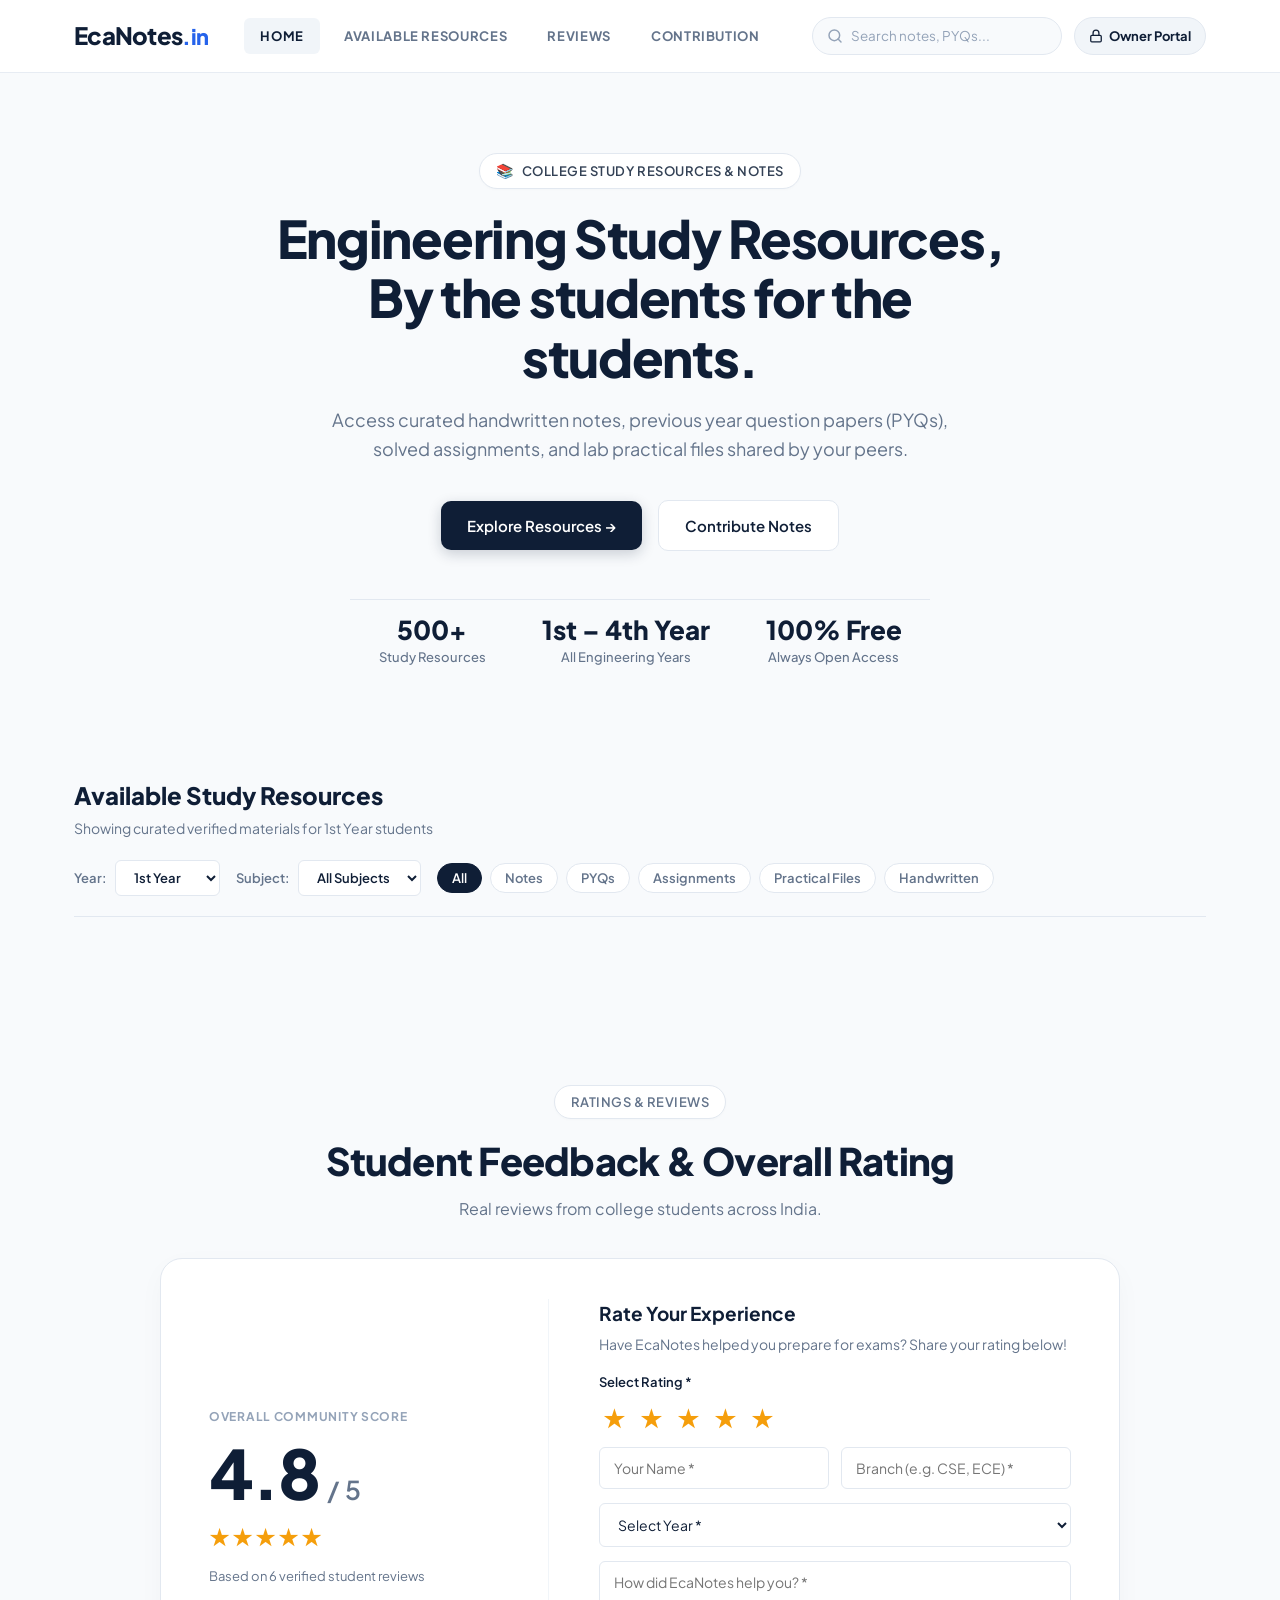
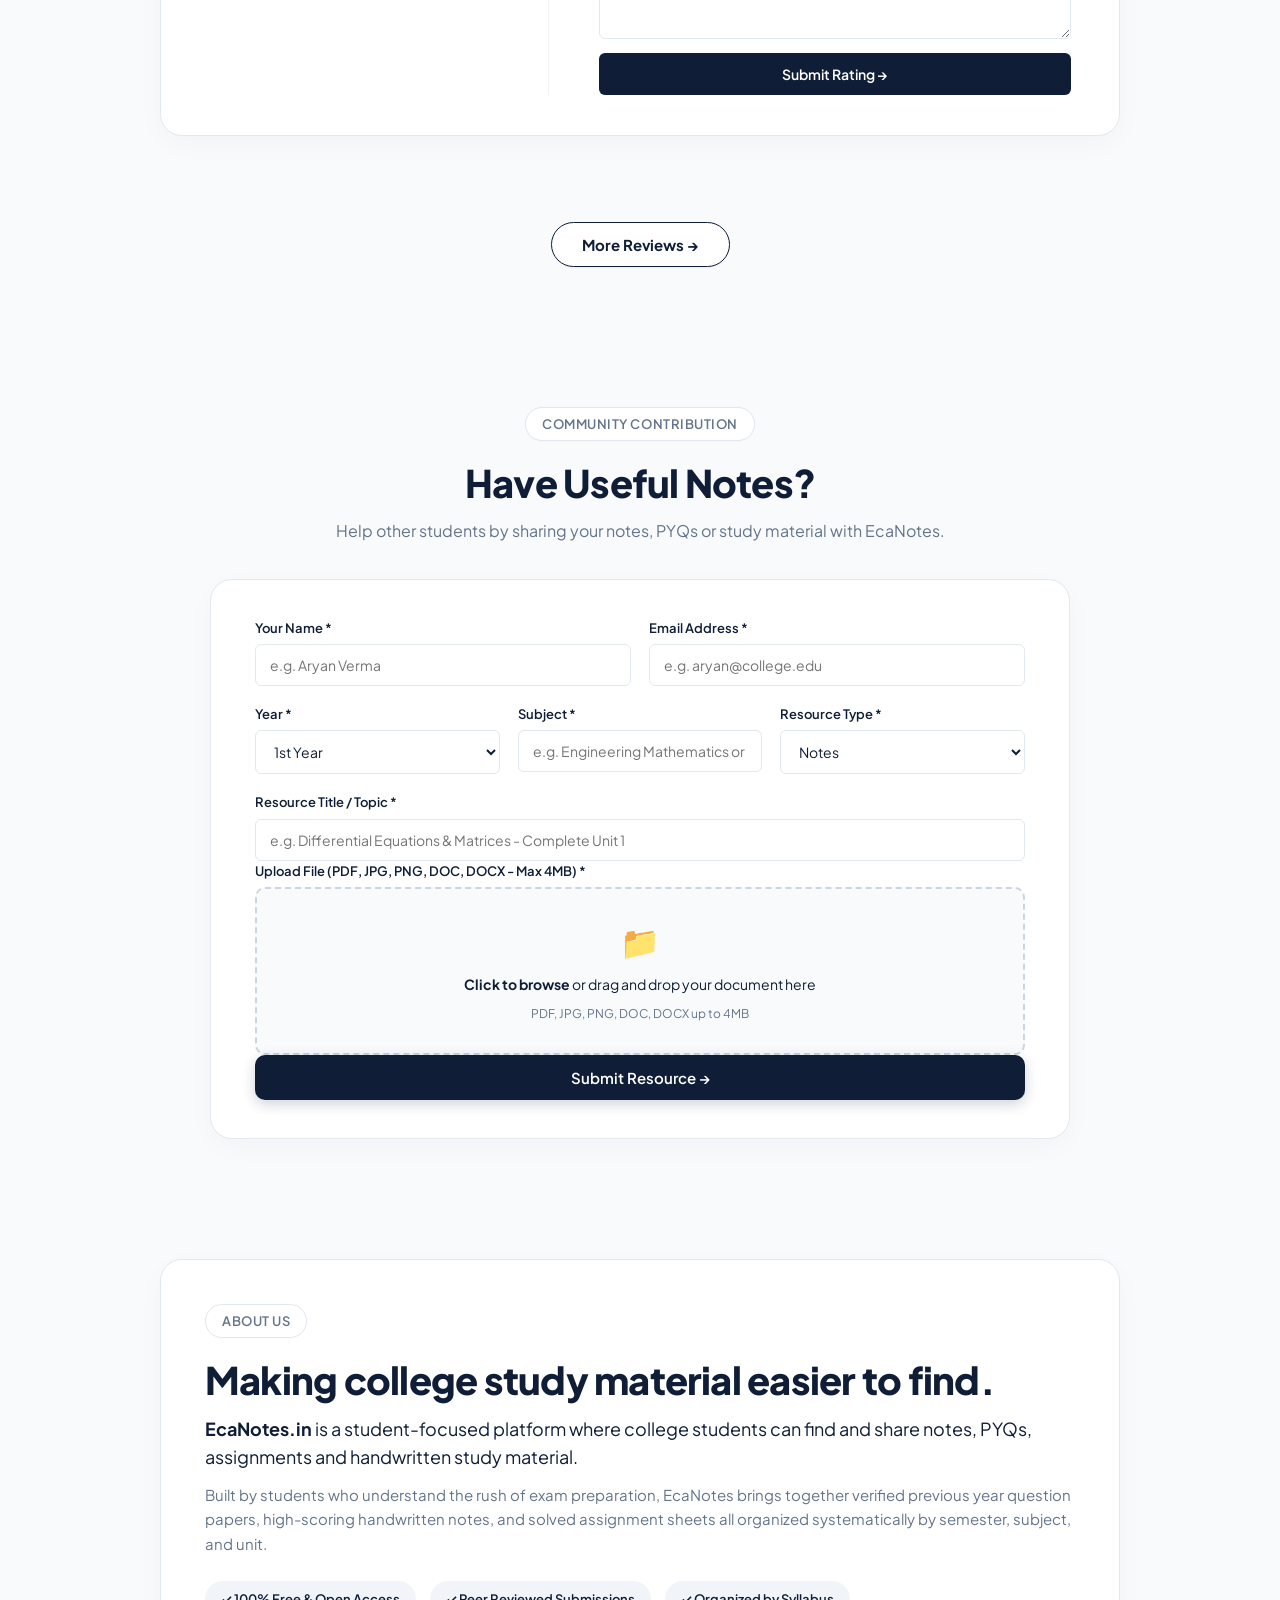
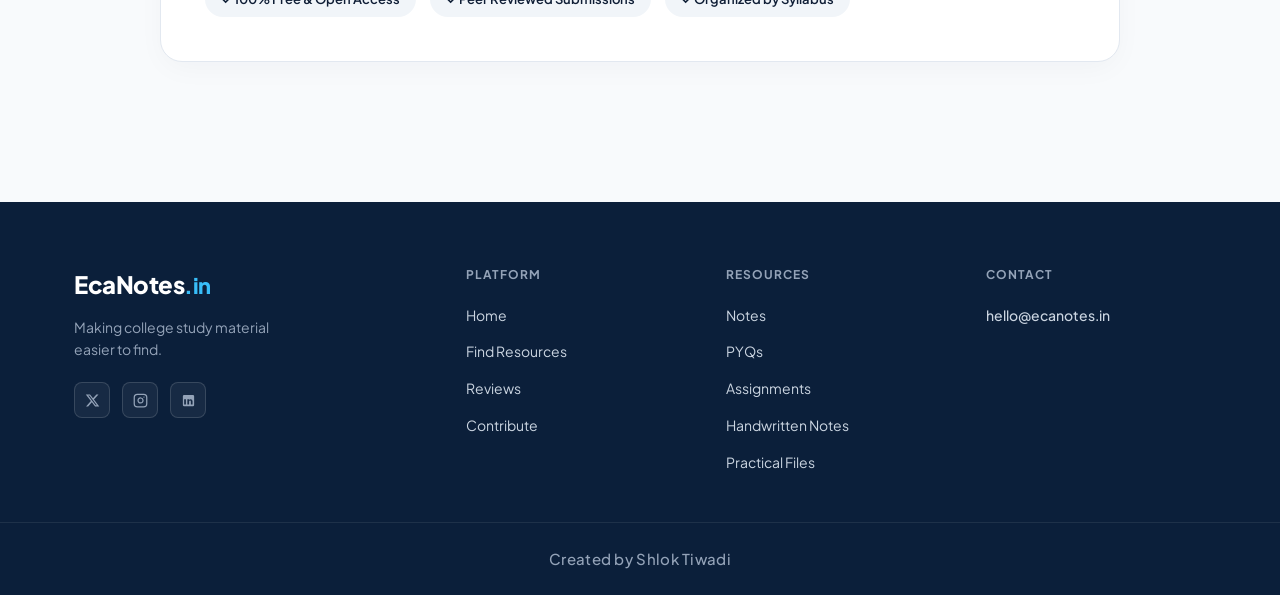
==== commit 70735d86: "new feature" ====
--- a/index.html
+++ b/index.html
@@ -29,9 +29,9 @@
       <!-- Desktop Navigation Links -->
       <nav class="nav-menu" id="navMenu" aria-label="Main Navigation">
         <a href="#home" class="nav-link active" data-section="home">HOME</a>
-        <a href="#pyqs" class="nav-link" data-section="pyqs">PYQ'S</a>
-        <a href="#assignments" class="nav-link" data-section="assignments">ASSIGNMENT</a>
-        <a href="#about" class="nav-link" data-section="about">ABOUT US</a>
+        <a href="#resourcesDisplaySection" class="nav-link" data-section="resourcesDisplaySection">AVAILABLE RESOURCES</a>
+        <a href="#reviews" class="nav-link" data-section="reviews">REVIEWS</a>
+        <a href="#contribute" class="nav-link" data-section="contribute">CONTRIBUTION</a>
       </nav>
 
       <!-- Search Bar & Actions -->
@@ -82,12 +82,9 @@
       </div>
       <nav class="mobile-nav-links">
         <a href="#home" class="mobile-nav-link active" data-section="home">HOME</a>
-        <a href="#pyqs" class="mobile-nav-link" data-section="pyqs">PYQ'S</a>
-        <a href="#assignments" class="mobile-nav-link" data-section="assignments">ASSIGNMENT</a>
-        <a href="#about" class="mobile-nav-link" data-section="about">ABOUT US</a>
-        <a href="#resourcesDisplaySection" class="mobile-nav-link">STUDY RESOURCES</a>
-        <a href="#reviews" class="mobile-nav-link">REVIEWS</a>
-        <a href="#contribute" class="mobile-nav-link contribute-btn-mobile">Contribute Notes</a>
+        <a href="#resourcesDisplaySection" class="mobile-nav-link" data-section="resourcesDisplaySection">AVAILABLE RESOURCES</a>
+        <a href="#reviews" class="mobile-nav-link" data-section="reviews">REVIEWS</a>
+        <a href="#contribute" class="mobile-nav-link" data-section="contribute">CONTRIBUTION</a>
         <a href="admin.html" target="_blank" rel="noopener noreferrer" class="mobile-owner-btn" id="mobileOwnerBtn">
           🔐 Owner Portal
           <span class="owner-pending-badge" id="mobilePendingBadge" style="display: none;">0</span>
@@ -98,207 +95,50 @@
 
   <main>
     <!-- ========================================================= -->
-    <!-- 2. HERO SECTION                                           -->
-    <!-- ========================================================= -->
-    <section class="hero-section" id="home">
-      <div class="container hero-container">
-        <!-- Hero Left Column -->
-        <div class="hero-content">
-          <!-- Pill Badge -->
-          <div class="badge-pill hero-badge">
-            <span class="badge-icon">📚</span>
-            <span>Study Resources for 1st Year Students</span>
-          </div>
-
-          <!-- Main Hero Title -->
-          <h1 class="hero-title">
-            ECA Study Material,<br>
-            By the students<br>
-            <span class="highlight-students">for the students.</span>
-          </h1>
-
-          <!-- Supporting Text -->
-          <p class="hero-subtitle">
-            Find notes, PYQs, assignments and handwritten study material made for college students.
-          </p>
-
-          <!-- Action Buttons -->
-          <div class="hero-actions">
-            <a href="#resourcesDisplaySection" class="btn btn-primary" id="heroFindResourcesBtn">
-              Find My Resources &rarr;
-            </a>
-            <a href="#contribute" class="btn btn-outline" id="heroContributeBtn">
-              Contribute Notes
-            </a>
-          </div>
-
-          <!-- Hero Stats Row -->
-          <div class="hero-stats">
-            <div class="stat-item">
-              <span class="stat-number">500+</span>
-              <span class="stat-label">Study Resources</span>
-            </div>
-            <div class="stat-item">
-              <span class="stat-number">1st Year</span>
-              <span class="stat-label">Focus</span>
-            </div>
-            <div class="stat-item">
-              <span class="stat-number">Free</span>
-              <span class="stat-label">Always</span>
-            </div>
-          </div>
-        </div>
-
-        <!-- Hero Right Column: Student Peer Hub Card -->
-        <div class="hero-card-wrapper">
-          <div class="peer-hub-card">
-            <!-- Card Header -->
-            <div class="peer-hub-header">
-              <div class="peer-hub-brand">
-                <div class="hub-icon-box">
-                  <span class="hub-icon-text">ECA</span>
-                </div>
-                <div class="hub-title-box">
-                  <h2 class="hub-title">Student Peer Hub</h2>
-                  <p class="hub-subtitle">Verified College Materials</p>
-                </div>
-              </div>
-              <div class="hub-tag-free">
-                <span class="status-dot"></span> 100% Free
-              </div>
-            </div>
-
-            <!-- 2x2 Feature Tiles -->
-            <div class="peer-hub-grid">
-              <div class="hub-tile" data-category="Handwritten Notes">
-                <span class="tile-icon">📄</span>
-                <div class="tile-text">
-                  <span class="tile-name">Handwritten Notes</span>
-                  <span class="tile-desc">Direct from top toppers</span>
-                </div>
-              </div>
-              <div class="hub-tile" data-category="PYQ">
-                <span class="tile-icon">📑</span>
-                <div class="tile-text">
-                  <span class="tile-name">Semester PYQs</span>
-                  <span class="tile-desc">Year-wise solved papers</span>
-                </div>
-              </div>
-              <div class="hub-tile" data-category="Assignment">
-                <span class="tile-icon">✍️</span>
-                <div class="tile-text">
-                  <span class="tile-name">Assignments</span>
-                  <span class="tile-desc">Lab & theory solutions</span>
-                </div>
-              </div>
-              <div class="hub-tile" data-category="Study Material">
-                <span class="tile-icon">🤝</span>
-                <div class="tile-text">
-                  <span class="tile-name">Peer Shared</span>
-                  <span class="tile-desc">Uploaded by students</span>
-                </div>
-              </div>
-            </div>
-
-            <!-- Highlighted Review Mini Card -->
-            <div class="hub-review-box">
-              <div class="hub-review-top">
-                <div class="hub-review-user">
-                  <div class="hub-avatar">RS</div>
-                  <span class="hub-username">Rohan S. (NIT Bhopal)</span>
-                </div>
-                <div class="hub-stars" aria-label="5 stars">
-                  ★★★★★
-                </div>
-              </div>
-              <p class="hub-quote">
-                &ldquo;Saved my semester prep! Verified notes & PYQs directly from senior students.&rdquo;
-              </p>
-            </div>
-
-            <!-- Card Action Button -->
-            <button type="button" class="btn btn-card-action" id="exploreMaterialsBtn">
-              Explore All 1st Year Materials &rarr;
-            </button>
-          </div>
-        </div>
-      </div>
-    </section>
-
-
-    <!-- ========================================================= -->
-    <!-- 3. WHAT WE OFFER SECTION                                  -->
-    <!-- ========================================================= -->
-    <section class="section offer-section" id="offerSection">
-      <div class="container">
-        <!-- Section Header (Left-aligned matching Screenshot 5) -->
-        <div class="offer-header">
-          <div class="badge-pill">
-            <span>WHAT WE OFFER</span>
-          </div>
-          <h2 class="section-title">Everything You Need<br>to Study Better.</h2>
-          <p class="section-desc">
-            EcaNotes.in brings useful college study material together in one simple place, starting with resources for first-year students.
-          </p>
-        </div>
-
-        <!-- 4 Feature Cards Grid -->
-        <div class="offer-grid">
-          <!-- Card 1: Notes -->
-          <div class="offer-card" data-filter="Notes">
-            <div class="offer-icon-wrapper icon-notes">
-              <span class="offer-emoji">📚</span>
-            </div>
-            <h3 class="offer-card-title">Notes</h3>
-            <p class="offer-card-desc">
-              Clear, subject-wise study notes covering core topics from your semester syllabus.
-            </p>
-          </div>
-
-          <!-- Card 2: PYQs -->
-          <div class="offer-card" data-filter="PYQ">
-            <div class="offer-icon-wrapper icon-pyqs">
-              <span class="offer-emoji">📑</span>
-            </div>
-            <h3 class="offer-card-title">PYQs</h3>
-            <p class="offer-card-desc">
-              Previous year exam questions with answers to help you prepare smarter.
-            </p>
-          </div>
-
-          <!-- Card 3: Assignments -->
-          <div class="offer-card" data-filter="Assignment">
-            <div class="offer-icon-wrapper icon-assignments">
-              <span class="offer-emoji">✍️</span>
-            </div>
-            <h3 class="offer-card-title">Assignments</h3>
-            <p class="offer-card-desc">
-              Ready-to-reference assignments and solved problems for your academic submissions.
-            </p>
-          </div>
-
-          <!-- Card 4: Handwritten Notes -->
-          <div class="offer-card" data-filter="Handwritten Notes">
-            <div class="offer-icon-wrapper icon-handwritten">
-              <span class="offer-emoji">📝</span>
-            </div>
-            <h3 class="offer-card-title">Handwritten Notes</h3>
-            <p class="offer-card-desc">
-              Authentic handwritten material shared by students who've been in your shoes.
-            </p>
-          </div>
-        </div>
-
-        <!-- Expansion Banner -->
-        <div class="expansion-banner">
-          <div class="expansion-info">
-            <h3 class="expansion-title">Expanding beyond 1st year soon.</h3>
-            <p class="expansion-desc">Resources for 2nd, 3rd and 4th year are coming. Stay tuned.</p>
-          </div>
-          <div class="expansion-badges">
-            <span class="coming-badge">2nd Year</span>
-            <span class="coming-badge">3rd Year</span>
-            <span class="coming-badge">4th Year</span>
+    <!-- 2. HERO SECTION (Clean, Minimal, Text-Focused)            -->
+    <!-- ========================================================= -->
+    <section class="hero-section hero-clean" id="home">
+      <div class="container hero-container-clean">
+        <!-- Pill Badge -->
+        <div class="badge-pill hero-badge">
+          <span class="badge-icon">📚</span>
+          <span>College Study Resources &amp; Notes</span>
+        </div>
+
+        <!-- Main Hero Title -->
+        <h1 class="hero-title hero-title-clean">
+          Engineering Study Resources,<br>
+          By the students <span class="highlight-students">for the students.</span>
+        </h1>
+
+        <!-- Supporting Text -->
+        <p class="hero-subtitle hero-subtitle-clean">
+          Access curated handwritten notes, previous year question papers (PYQs), solved assignments, and lab practical files shared by your peers.
+        </p>
+
+        <!-- Action Buttons -->
+        <div class="hero-actions hero-actions-clean">
+          <a href="#resourcesDisplaySection" class="btn btn-primary" id="heroFindResourcesBtn">
+            Explore Resources &rarr;
+          </a>
+          <a href="#contribute" class="btn btn-outline" id="heroContributeBtn">
+            Contribute Notes
+          </a>
+        </div>
+
+        <!-- Clean Minimal Meta / Stats Row -->
+        <div class="hero-stats hero-stats-clean">
+          <div class="stat-item">
+            <span class="stat-number">500+</span>
+            <span class="stat-label">Study Resources</span>
+          </div>
+          <div class="stat-item">
+            <span class="stat-number">1st &ndash; 4th Year</span>
+            <span class="stat-label">All Engineering Years</span>
+          </div>
+          <div class="stat-item">
+            <span class="stat-number">100% Free</span>
+            <span class="stat-label">Always Open Access</span>
           </div>
         </div>
       </div>
@@ -318,7 +158,7 @@
             </p>
           </div>
 
-          <!-- Year, Subject and Type Filter Bar -->
+          <!-- Year, Subject, Branch and Type Filter Bar -->
           <div class="toolbar-filters">
             <div class="filter-dropdown-wrap">
               <label for="yearFilter" class="filter-label">Year:</label>
@@ -331,6 +171,22 @@
               </select>
             </div>
 
+            <!-- Dynamic Branch Filter (2nd, 3rd, 4th Year) -->
+            <div class="filter-dropdown-wrap" id="branchFilterWrap" style="display: none;">
+              <label for="branchFilter" class="filter-label">Branch:</label>
+              <select id="branchFilter" class="filter-select">
+                <option value="All" selected>All Branches</option>
+                <option value="CSE">CSE</option>
+                <option value="IT">IT</option>
+                <option value="CYB">CYB</option>
+                <option value="ECE">ECE</option>
+                <option value="EIC">EIC</option>
+                <option value="MECHANICAL">MECHANICAL</option>
+                <option value="CIVIL">CIVIL</option>
+                <option value="ELECTRICAL">ELECTRICAL</option>
+              </select>
+            </div>
+
             <div class="filter-dropdown-wrap">
               <label for="subjectFilter" class="filter-label">Subject:</label>
               <select id="subjectFilter" class="filter-select">
@@ -352,6 +208,13 @@
         <!-- Dynamic Resource Grid -->
         <div class="resources-grid" id="resourcesGrid" aria-live="polite">
           <!-- Generated dynamically via script.js -->
+        </div>
+
+        <!-- Load More Resources Button (Shows 6 initial resources) -->
+        <div id="moreResourcesWrap" class="more-resources-wrap" style="display: none;">
+          <button type="button" class="btn btn-outline btn-load-more" id="loadMoreResourcesBtn">
+            Load More Resources &darr;
+          </button>
         </div>
 
         <!-- No Results Fallback Message -->
@@ -544,6 +407,22 @@
                   <option value="2nd Year">2nd Year</option>
                   <option value="3rd Year">3rd Year</option>
                   <option value="4th Year">4th Year</option>
+                </select>
+              </div>
+
+              <!-- Branch Selector (Shown for 2nd, 3rd, 4th Year) -->
+              <div class="form-group" id="contribBranchGroup" style="display: none;">
+                <label for="contribBranch" class="form-label">Branch *</label>
+                <select id="contribBranch" class="form-select">
+                  <option value="All">All Branches / Common</option>
+                  <option value="CSE">CSE</option>
+                  <option value="IT">IT</option>
+                  <option value="CYB">CYB</option>
+                  <option value="ECE">ECE</option>
+                  <option value="EIC">EIC</option>
+                  <option value="MECHANICAL">MECHANICAL</option>
+                  <option value="CIVIL">CIVIL</option>
+                  <option value="ELECTRICAL">ELECTRICAL</option>
                 </select>
               </div>
 
@@ -736,29 +615,19 @@
         </ul>
       </div>
 
-      <!-- Col 4: Legal & Contact -->
+      <!-- Col 4: Contact -->
       <div class="footer-col">
-        <h4 class="footer-col-title">LEGAL</h4>
-        <ul class="footer-links">
-          <li><a href="#">Privacy Policy</a></li>
-          <li><a href="#">Terms &amp; Conditions</a></li>
-        </ul>
-
-        <h4 class="footer-col-title footer-contact-title">CONTACT</h4>
+        <h4 class="footer-col-title">CONTACT</h4>
         <ul class="footer-links">
           <li><a href="mailto:hello@ecanotes.in" class="contact-email-link">hello@ecanotes.in</a></li>
         </ul>
       </div>
     </div>
 
-    <!-- Bottom Bar (Divider & Credits) -->
-    <div class="footer-bottom-bar">
-      <div class="container footer-bottom-inner">
-        <p class="footer-copyright">&copy; <span id="currentYear">2026</span> EcaNotes.in. All rights reserved.</p>
-        <div class="footer-bottom-right">
-          <span class="footer-mission-text">Built for college students, by college students.</span>
-          <a href="admin.html" target="_blank" rel="noopener noreferrer" class="footer-admin-link" title="Owner Access Portal">🔐 Portal</a>
-        </div>
+    <!-- Bottom Bar (Centered Attribution) -->
+    <div class="footer-bottom-bar footer-bottom-centered">
+      <div class="container footer-centered-inner">
+        <p class="footer-creator-text">Created by Shlok Tiwadi</p>
       </div>
     </div>
   </footer>
--- a/css/style.css
+++ b/css/style.css
@@ -542,6 +542,88 @@
 
 .peer-hub-card:hover {
   transform: translateY(-3px);
+}
+
+/* --------------------------------------------------------------------------
+   6B. Clean Minimal Hero Section
+   -------------------------------------------------------------------------- */
+.hero-clean {
+  padding: 80px 0 70px;
+  background-color: var(--color-bg-page);
+  text-align: center;
+}
+
+.hero-container-clean {
+  display: flex;
+  flex-direction: column;
+  align-items: center;
+  max-width: 820px;
+  margin: 0 auto;
+  text-align: center;
+}
+
+.hero-title-clean {
+  font-size: 3.25rem;
+  font-weight: 800;
+  line-height: 1.15;
+  letter-spacing: -0.025em;
+  color: var(--color-primary);
+  margin-bottom: 18px;
+  text-align: center;
+}
+
+.hero-subtitle-clean {
+  font-size: 1.125rem;
+  line-height: 1.6;
+  color: var(--text-muted);
+  max-width: 620px;
+  margin: 0 auto 36px auto;
+  text-align: center;
+}
+
+.hero-actions-clean {
+  display: flex;
+  align-items: center;
+  justify-content: center;
+  gap: 16px;
+  margin-bottom: 48px;
+}
+
+.hero-stats-clean {
+  display: flex;
+  align-items: center;
+  justify-content: center;
+  gap: 56px;
+  padding-top: 14px;
+  border-top: 1px solid var(--color-border);
+  width: 100%;
+  max-width: 580px;
+}
+
+/* More Resources Wrap & Button */
+.more-resources-wrap {
+  display: flex;
+  justify-content: center;
+  align-items: center;
+  margin-top: 36px;
+}
+
+.btn-load-more {
+  padding: 12px 28px;
+  font-size: 0.9375rem;
+  font-weight: 600;
+  border-radius: var(--radius-md);
+  border: 1px solid var(--color-border);
+  background-color: #FFFFFF;
+  color: var(--color-primary);
+  box-shadow: 0 1px 3px rgba(0, 0, 0, 0.04);
+  transition: all var(--transition-fast);
+}
+
+.btn-load-more:hover {
+  background-color: var(--color-bg-subtle);
+  border-color: var(--color-primary);
+  transform: translateY(-2px);
 }
 
 /* Peer Hub Header */
@@ -2080,6 +2162,26 @@
 
 .footer-admin-link:hover {
   color: #94A3B8;
+}
+
+.footer-bottom-centered {
+  border-top: 1px solid rgba(255, 255, 255, 0.08);
+  padding: 24px 0;
+  text-align: center;
+}
+
+.footer-centered-inner {
+  display: flex;
+  align-items: center;
+  justify-content: center;
+}
+
+.footer-creator-text {
+  font-size: 0.9375rem;
+  color: #94A3B8;
+  font-weight: 500;
+  letter-spacing: 0.02em;
+  margin: 0;
 }
 
 /* --------------------------------------------------------------------------
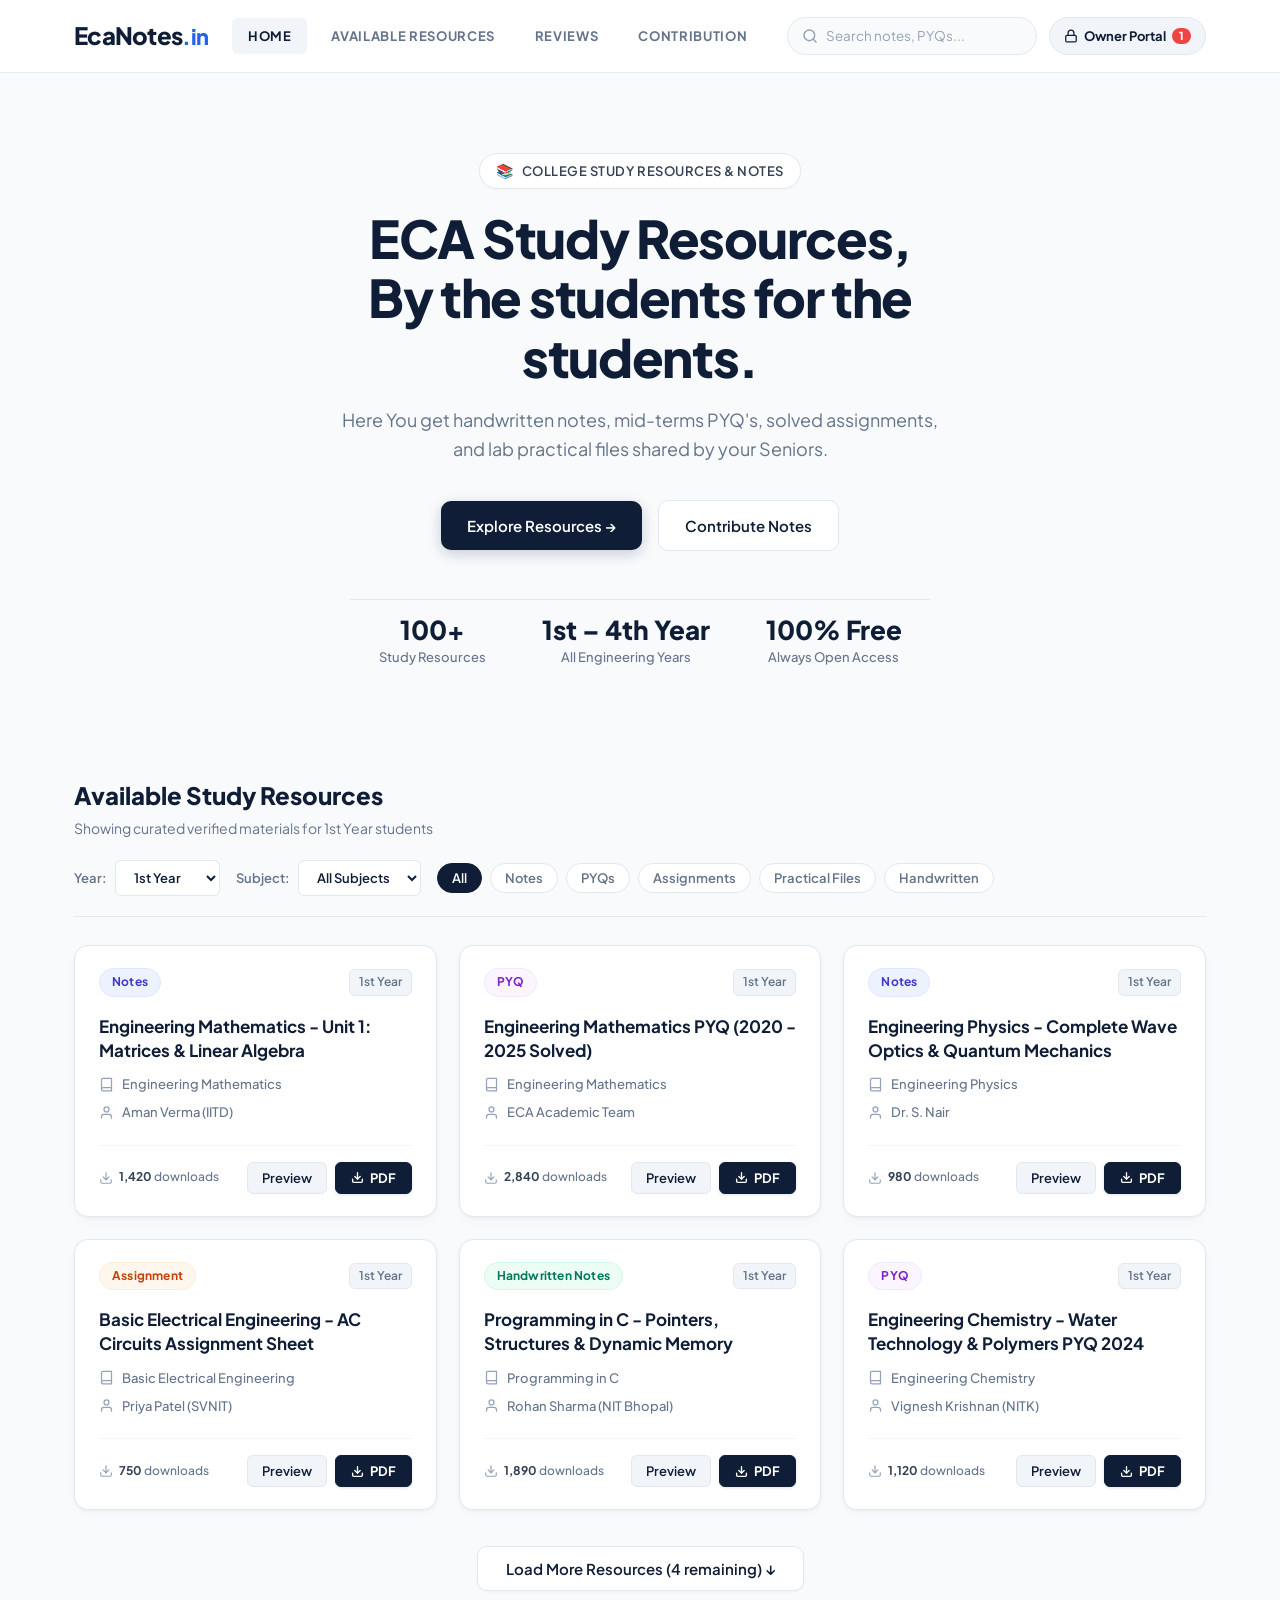
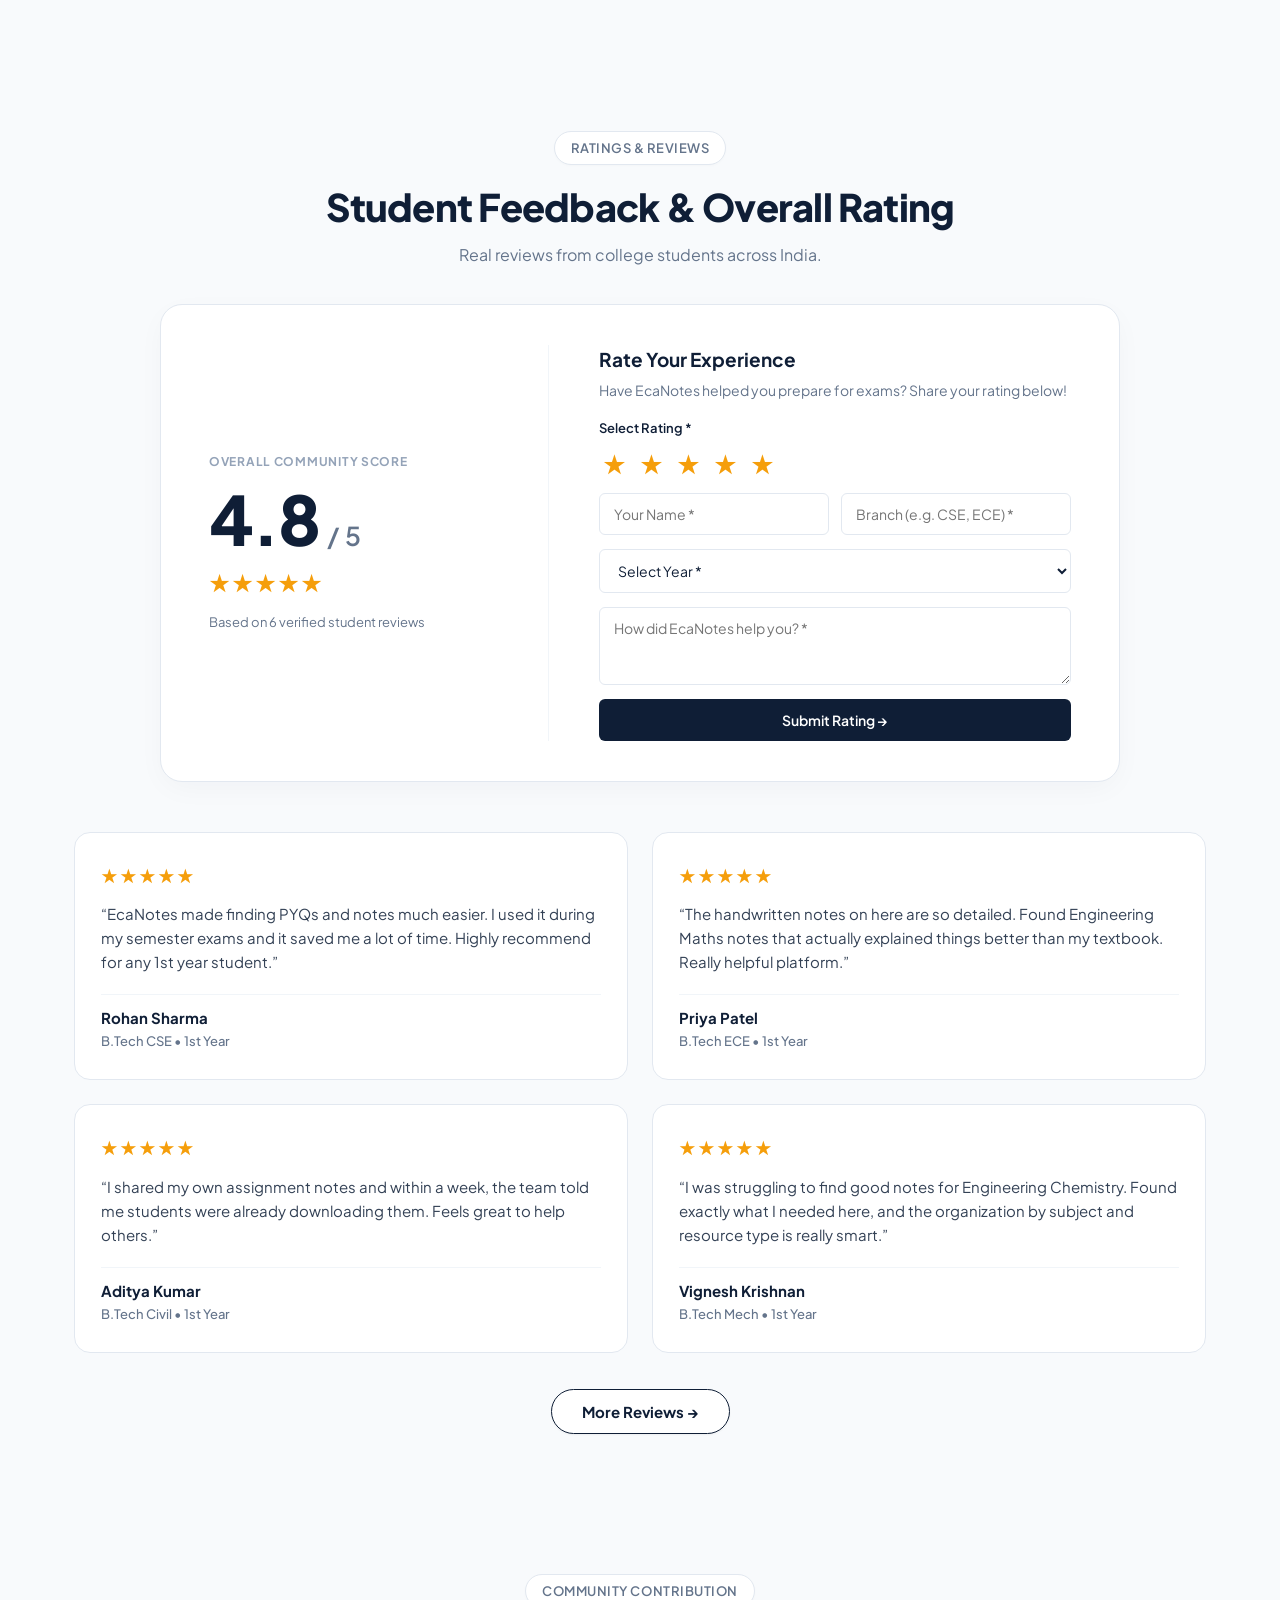
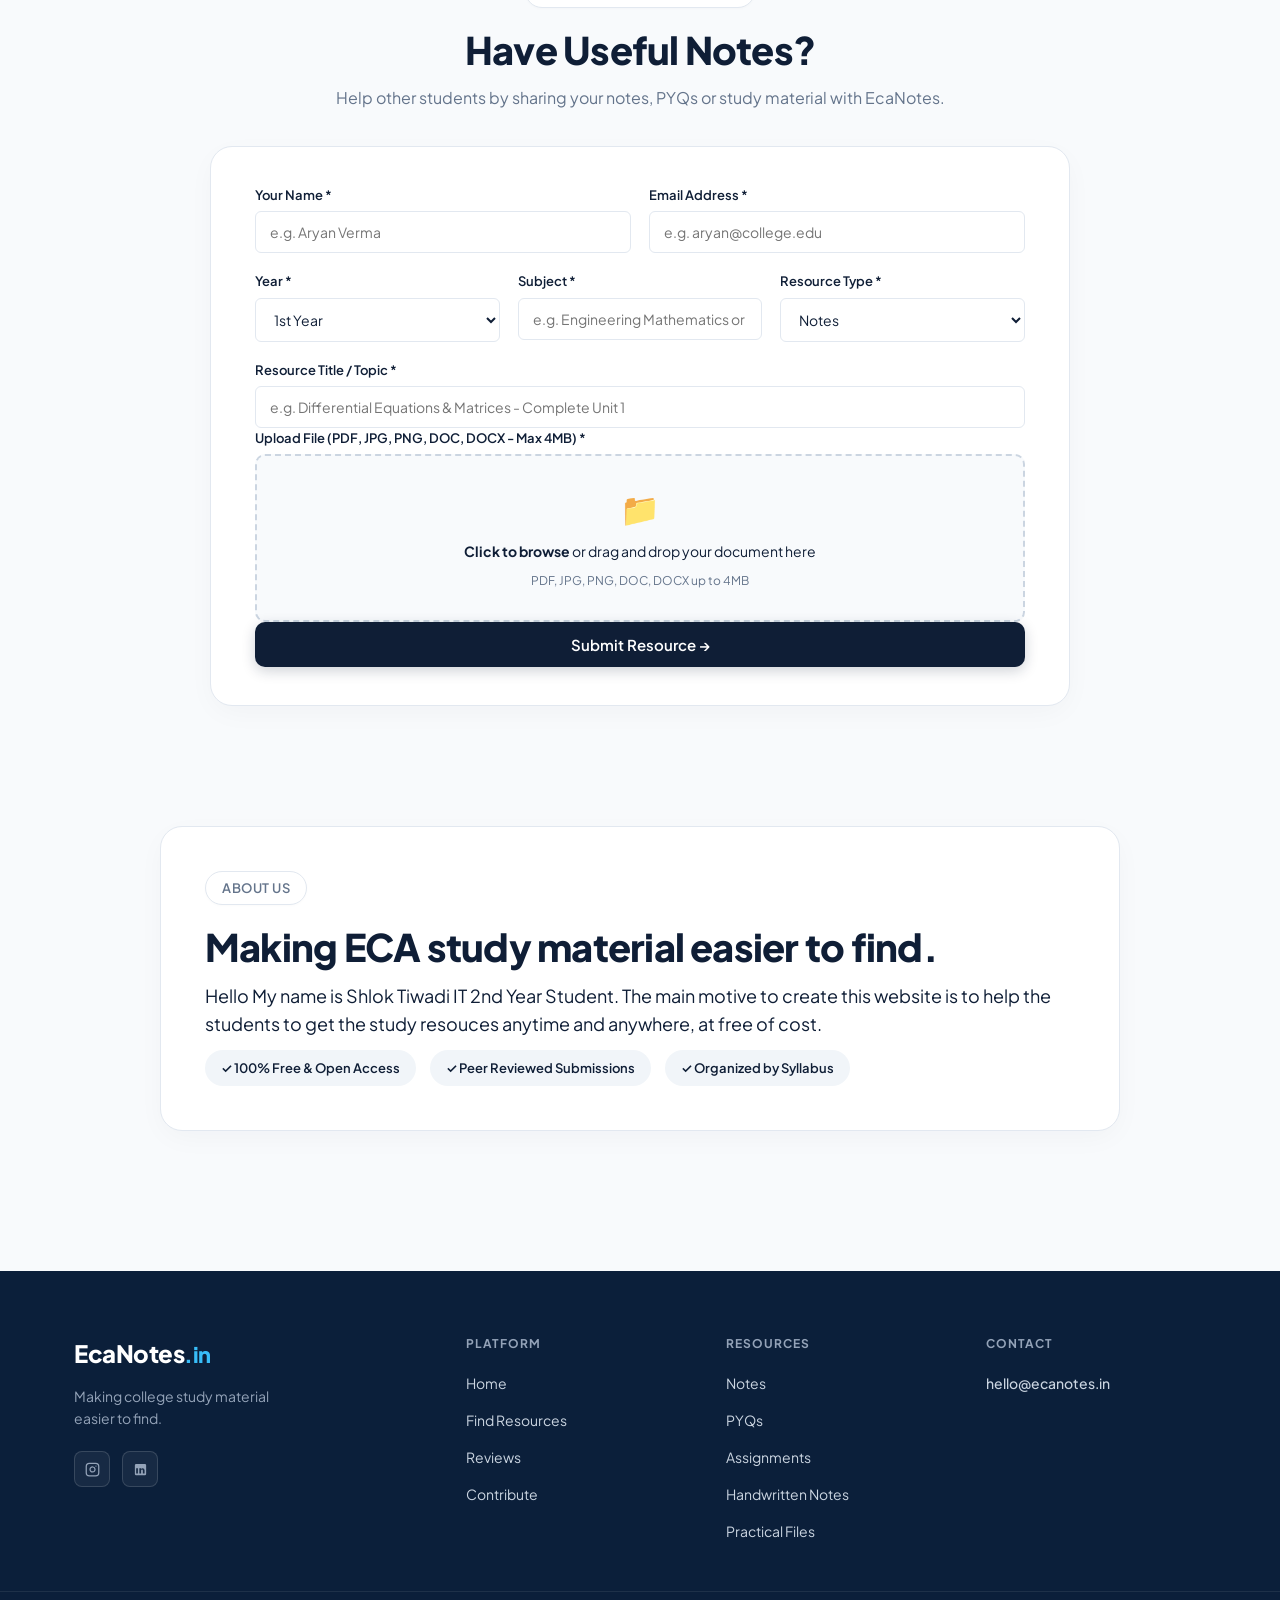
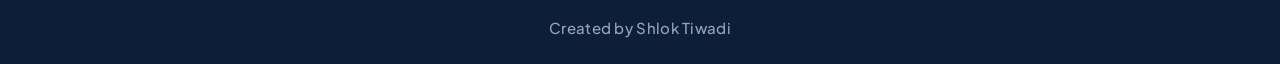
==== commit 24909818: "update index" ====
--- a/index.html
+++ b/index.html
@@ -107,13 +107,13 @@
 
         <!-- Main Hero Title -->
         <h1 class="hero-title hero-title-clean">
-          Engineering Study Resources,<br>
+          ECA Study Resources,<br>
           By the students <span class="highlight-students">for the students.</span>
         </h1>
 
         <!-- Supporting Text -->
         <p class="hero-subtitle hero-subtitle-clean">
-          Access curated handwritten notes, previous year question papers (PYQs), solved assignments, and lab practical files shared by your peers.
+          Here You get handwritten notes, mid-terms PYQ's, solved assignments, and lab practical files shared by your Seniors.
         </p>
 
         <!-- Action Buttons -->
@@ -129,7 +129,7 @@
         <!-- Clean Minimal Meta / Stats Row -->
         <div class="hero-stats hero-stats-clean">
           <div class="stat-item">
-            <span class="stat-number">500+</span>
+            <span class="stat-number">100+</span>
             <span class="stat-label">Study Resources</span>
           </div>
           <div class="stat-item">
@@ -501,13 +501,11 @@
           <div class="badge-pill">
             <span>ABOUT US</span>
           </div>
-          <h2 class="section-title">Making college study material easier to find.</h2>
+          <h2 class="section-title">Making ECA study material easier to find.</h2>
           <p class="about-lead">
-            <strong>EcaNotes.in</strong> is a student-focused platform where college students can find and share notes, PYQs, assignments and handwritten study material.
+            Hello My name is Shlok Tiwadi IT 2nd Year Student. The main motive to create this website is to help the students to get the study resouces anytime and anywhere, at free of cost.
           </p>
-          <p class="about-text">
-            Built by students who understand the rush of exam preparation, EcaNotes brings together verified previous year question papers, high-scoring handwritten notes, and solved assignment sheets all organized systematically by semester, subject, and unit.
-          </p>
+        
           <div class="about-features-row">
             <div class="about-pill">✓ 100% Free & Open Access</div>
             <div class="about-pill">✓ Peer Reviewed Submissions</div>
@@ -572,11 +570,6 @@
           Making college study material<br>easier to find.
         </p>
         <div class="footer-social-row">
-          <a href="#" class="social-icon-box" aria-label="X (formerly Twitter)">
-            <svg width="15" height="15" viewBox="0 0 24 24" fill="currentColor">
-              <path d="M18.244 2.25h3.308l-7.227 8.26 8.502 11.24H16.17l-5.214-6.817L4.99 21.75H1.68l7.73-8.835L1.254 2.25H8.08l4.713 6.231zm-1.161 17.52h1.833L7.084 4.126H5.117z"/>
-            </svg>
-          </a>
           <a href="#" class="social-icon-box" aria-label="Instagram">
             <svg width="15" height="15" viewBox="0 0 24 24" fill="none" stroke="currentColor" stroke-width="2" stroke-linecap="round" stroke-linejoin="round">
               <rect x="2" y="2" width="20" height="20" rx="5" ry="5"></rect>
@@ -584,7 +577,7 @@
               <line x1="17.5" y1="6.5" x2="17.51" y2="6.5"></line>
             </svg>
           </a>
-          <a href="#" class="social-icon-box" aria-label="LinkedIn">
+          <a href="https://www.linkedin.com/in/shloktiwadi/" class="social-icon-box" aria-label="LinkedIn">
             <svg width="15" height="15" viewBox="0 0 24 24" fill="currentColor">
               <path d="M19 3a2 2 0 0 1 2 2v14a2 2 0 0 1-2 2H5a2 2 0 0 1-2-2V5a2 2 0 0 1 2-2h14m-.5 15.5v-5.3a3.26 3.26 0 0 0-3.26-3.26c-.85 0-1.84.52-2.28 1.3v-1.11h-2.79v8.37h2.79v-4.93c0-.77.62-1.4 1.39-1.4a1.4 1.4 0 0 1 1.4 1.4v4.93h2.75M6.46 8.76c-.95 0-1.72-.77-1.72-1.72s.77-1.72 1.72-1.72 1.72.77 1.72 1.72-.77 1.72-1.72 1.72m1.4 9.74V10.13H5.06v8.37h2.8z"/>
             </svg>
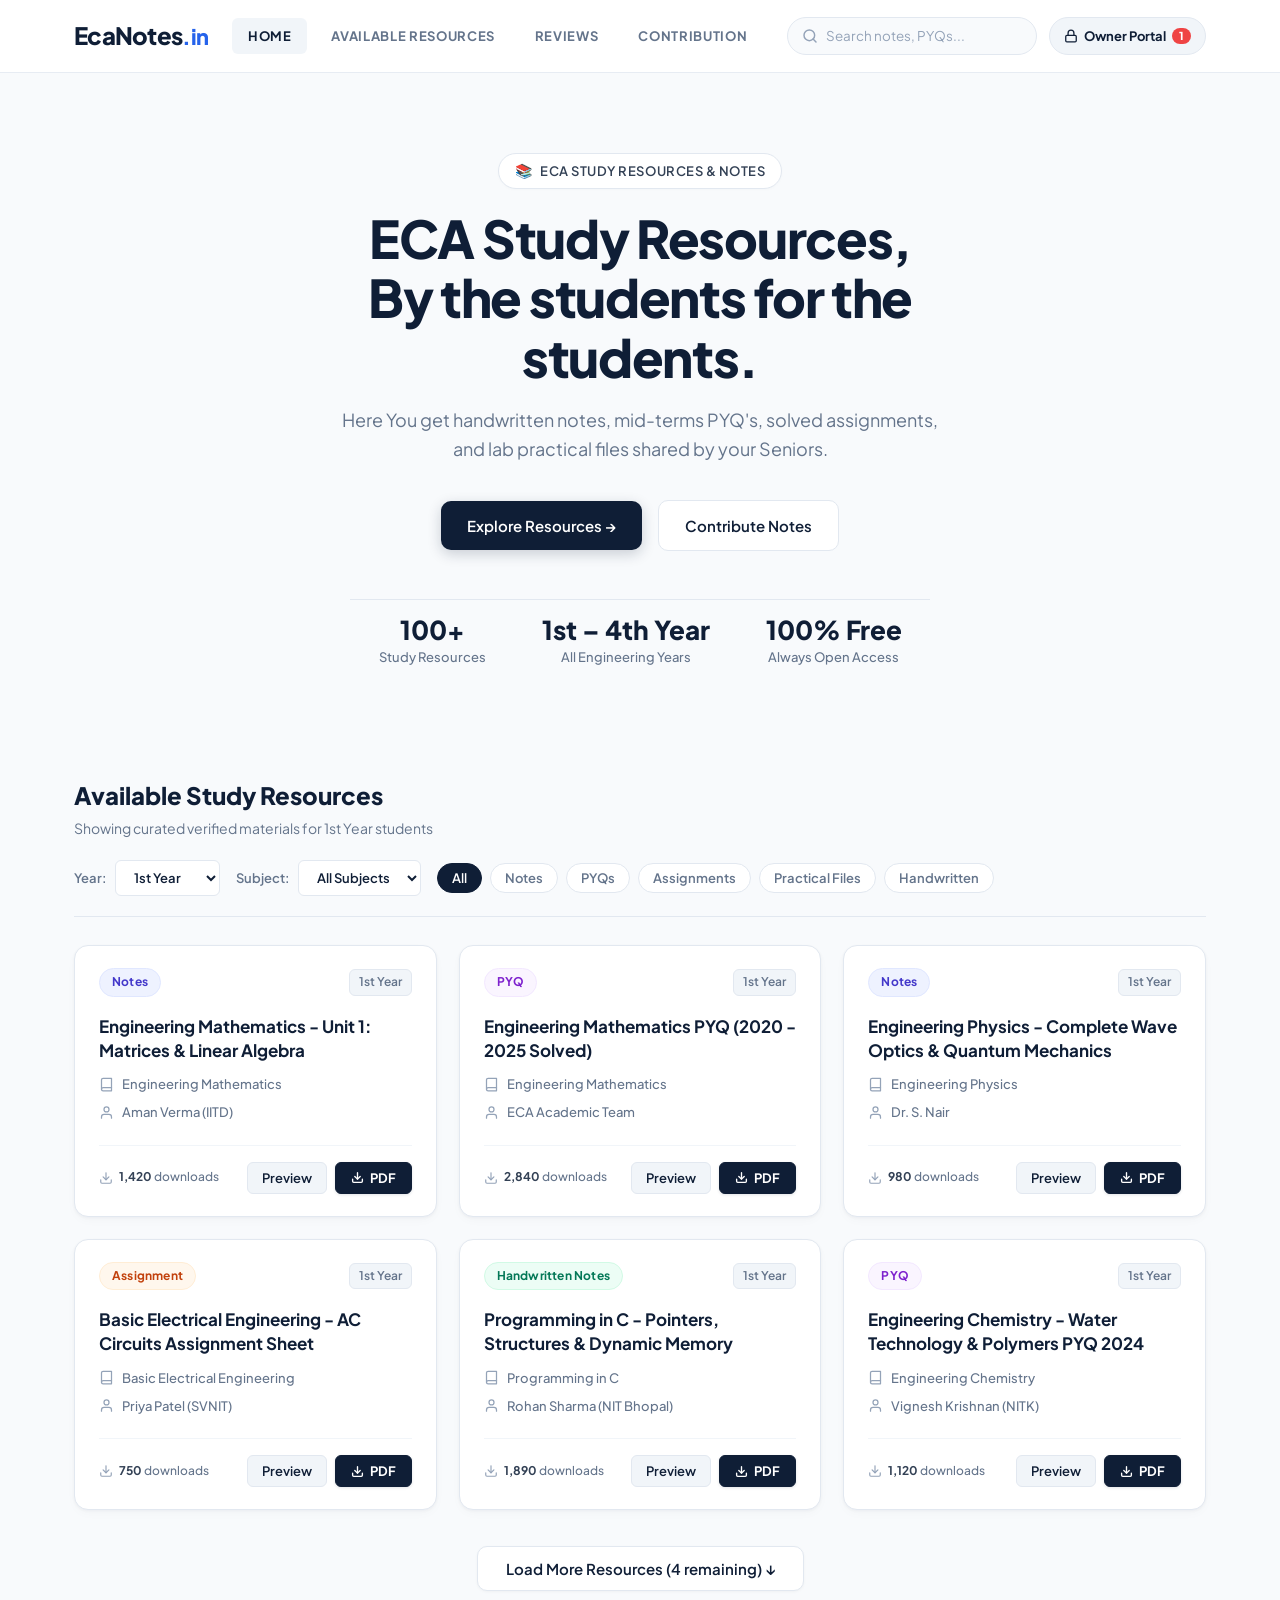
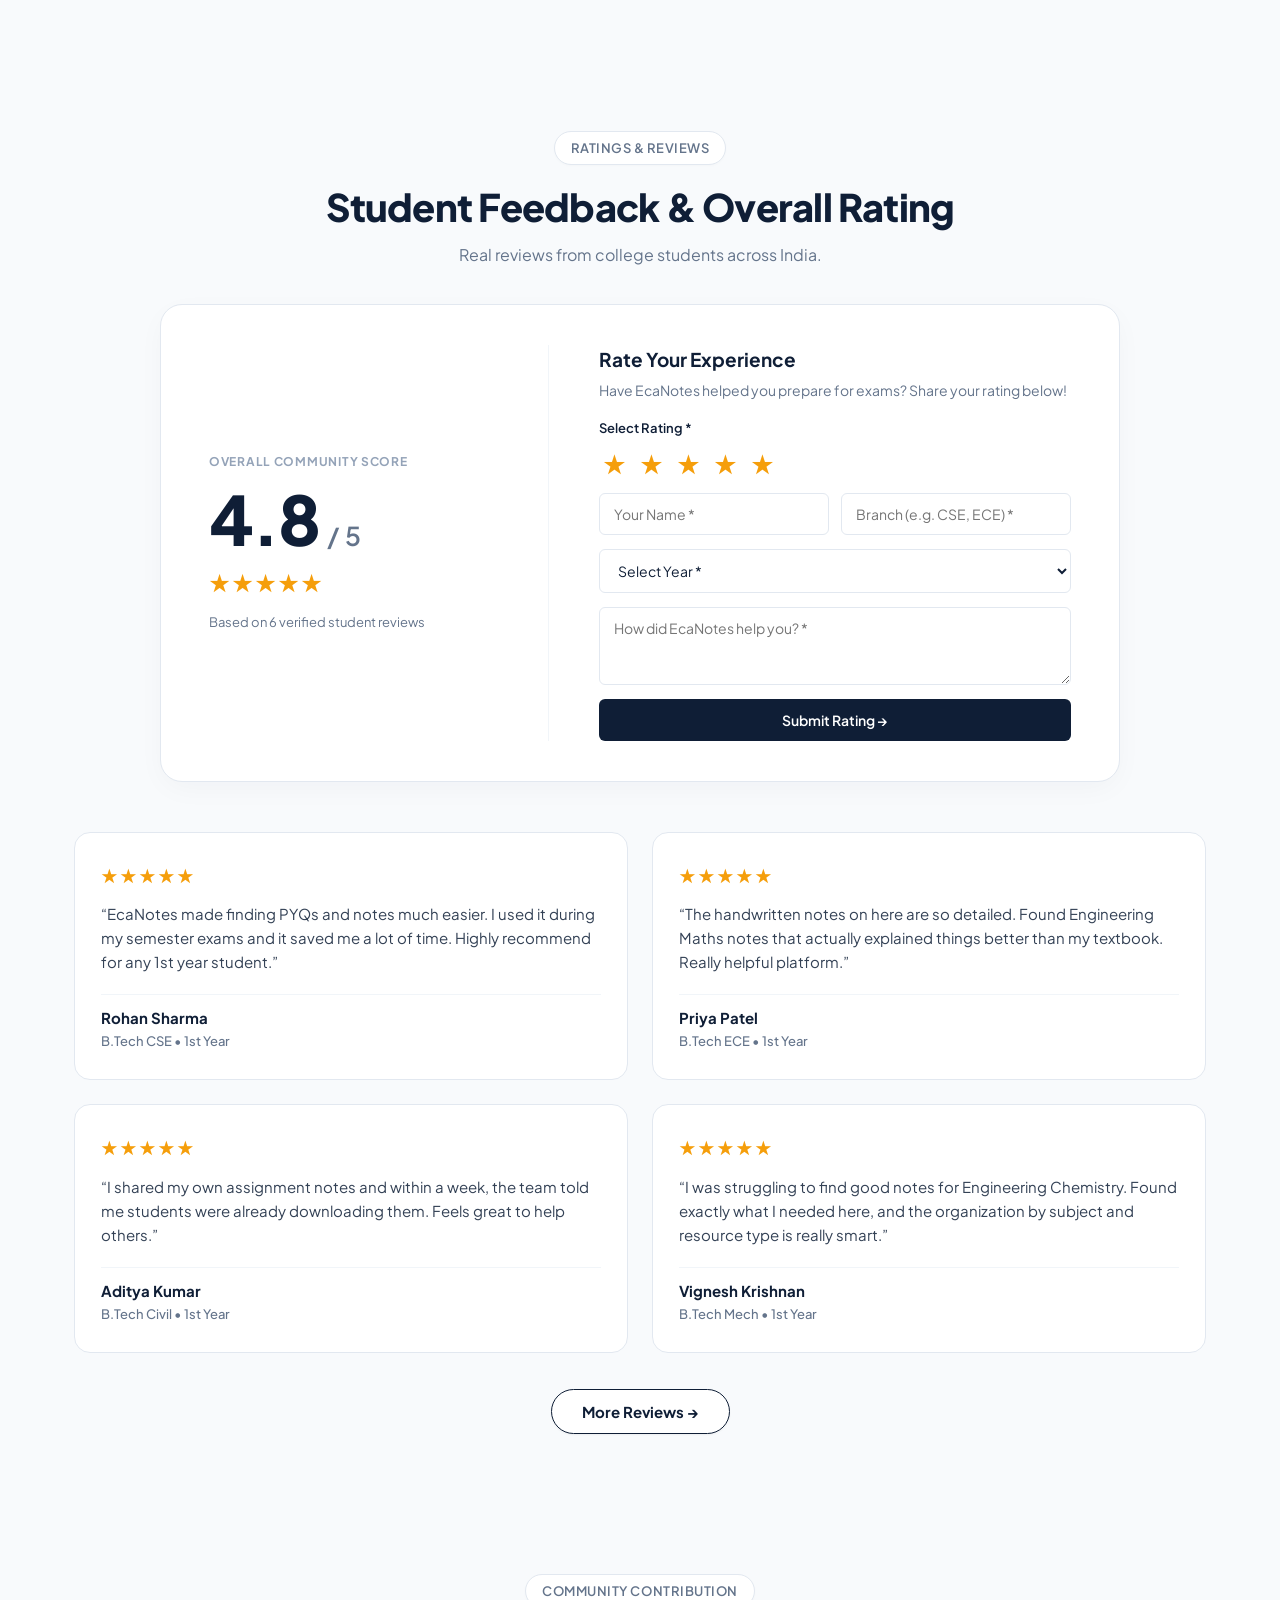
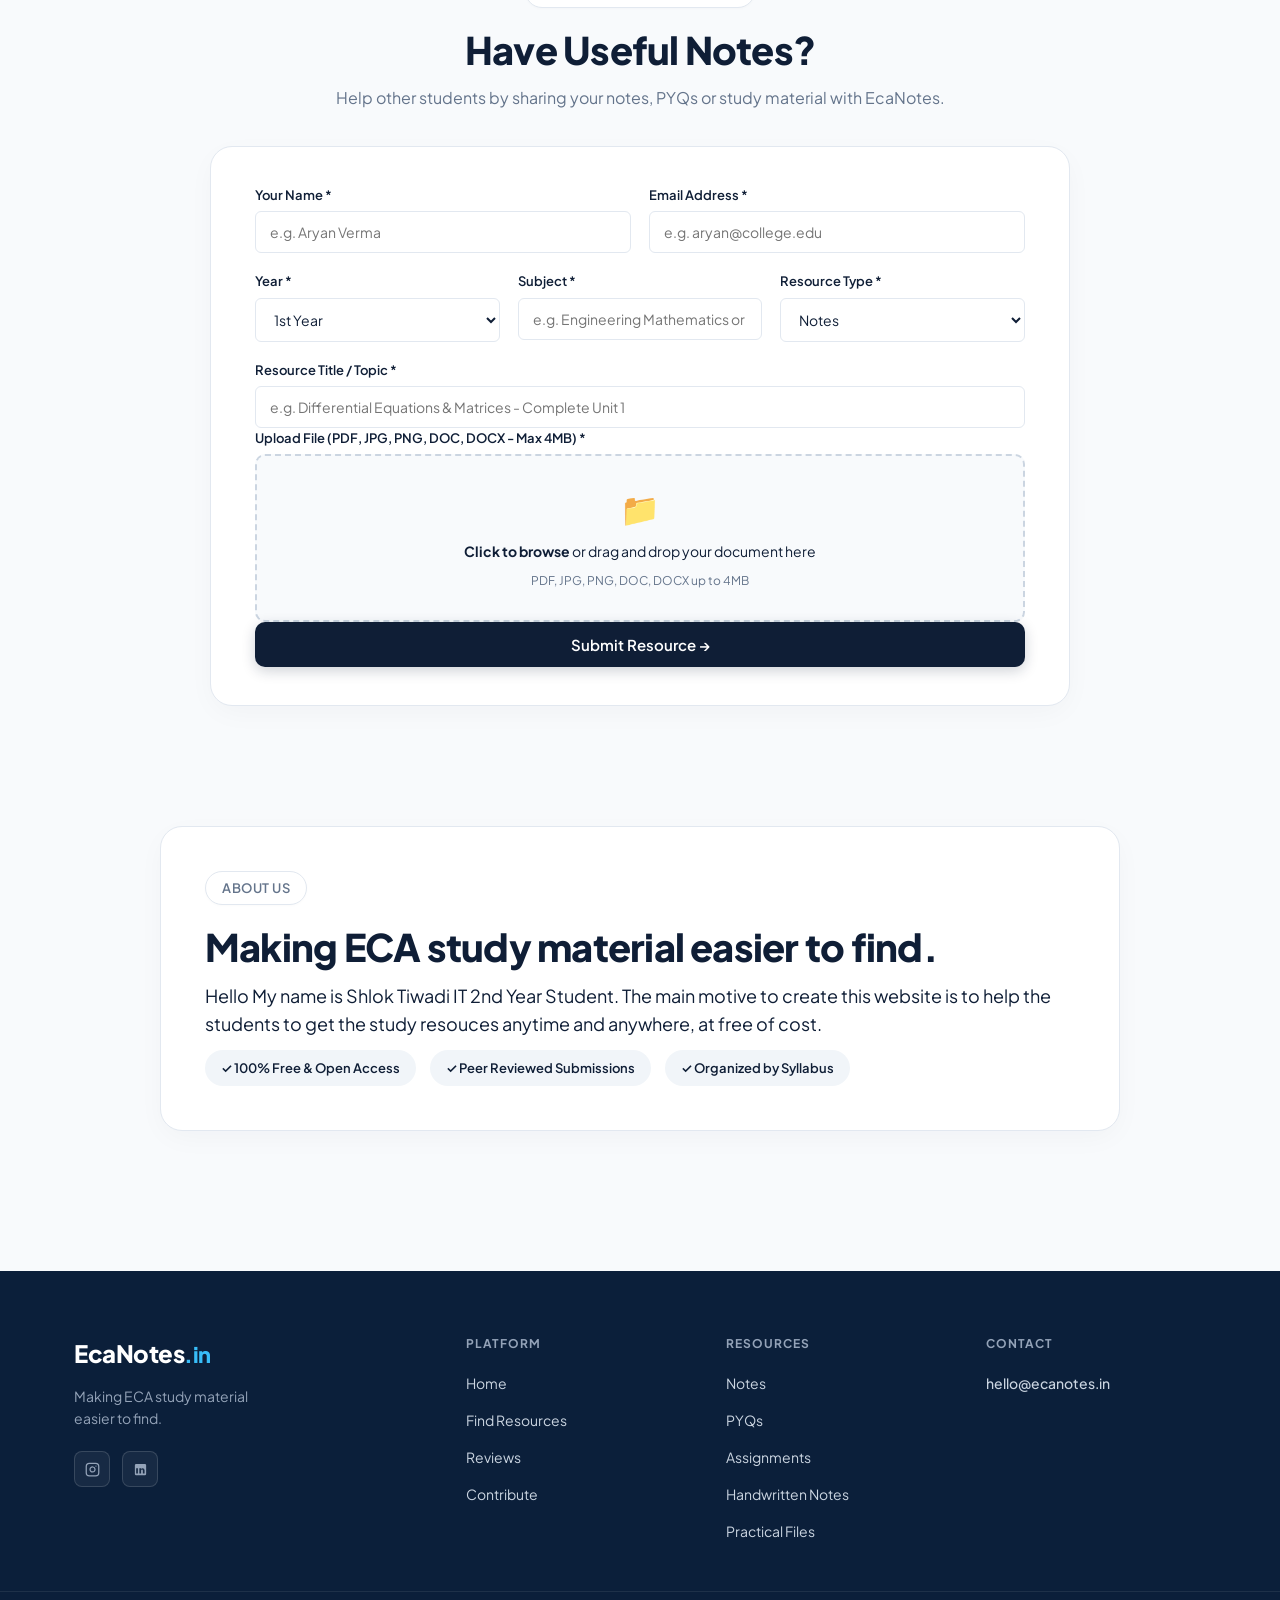
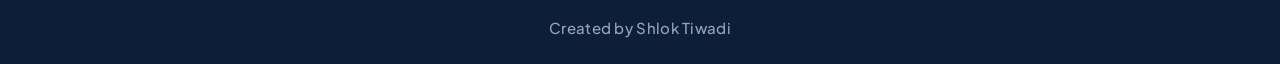
==== commit 9a1fbf99: "update index" ====
--- a/index.html
+++ b/index.html
@@ -102,7 +102,7 @@
         <!-- Pill Badge -->
         <div class="badge-pill hero-badge">
           <span class="badge-icon">📚</span>
-          <span>College Study Resources &amp; Notes</span>
+          <span>ECA Study Resources &amp; Notes</span>
         </div>
 
         <!-- Main Hero Title -->
@@ -567,7 +567,7 @@
           <span class="logo-main">EcaNotes</span><span class="logo-tld">.in</span>
         </a>
         <p class="footer-tagline">
-          Making college study material<br>easier to find.
+          Making ECA study material<br>easier to find.
         </p>
         <div class="footer-social-row">
           <a href="#" class="social-icon-box" aria-label="Instagram">
